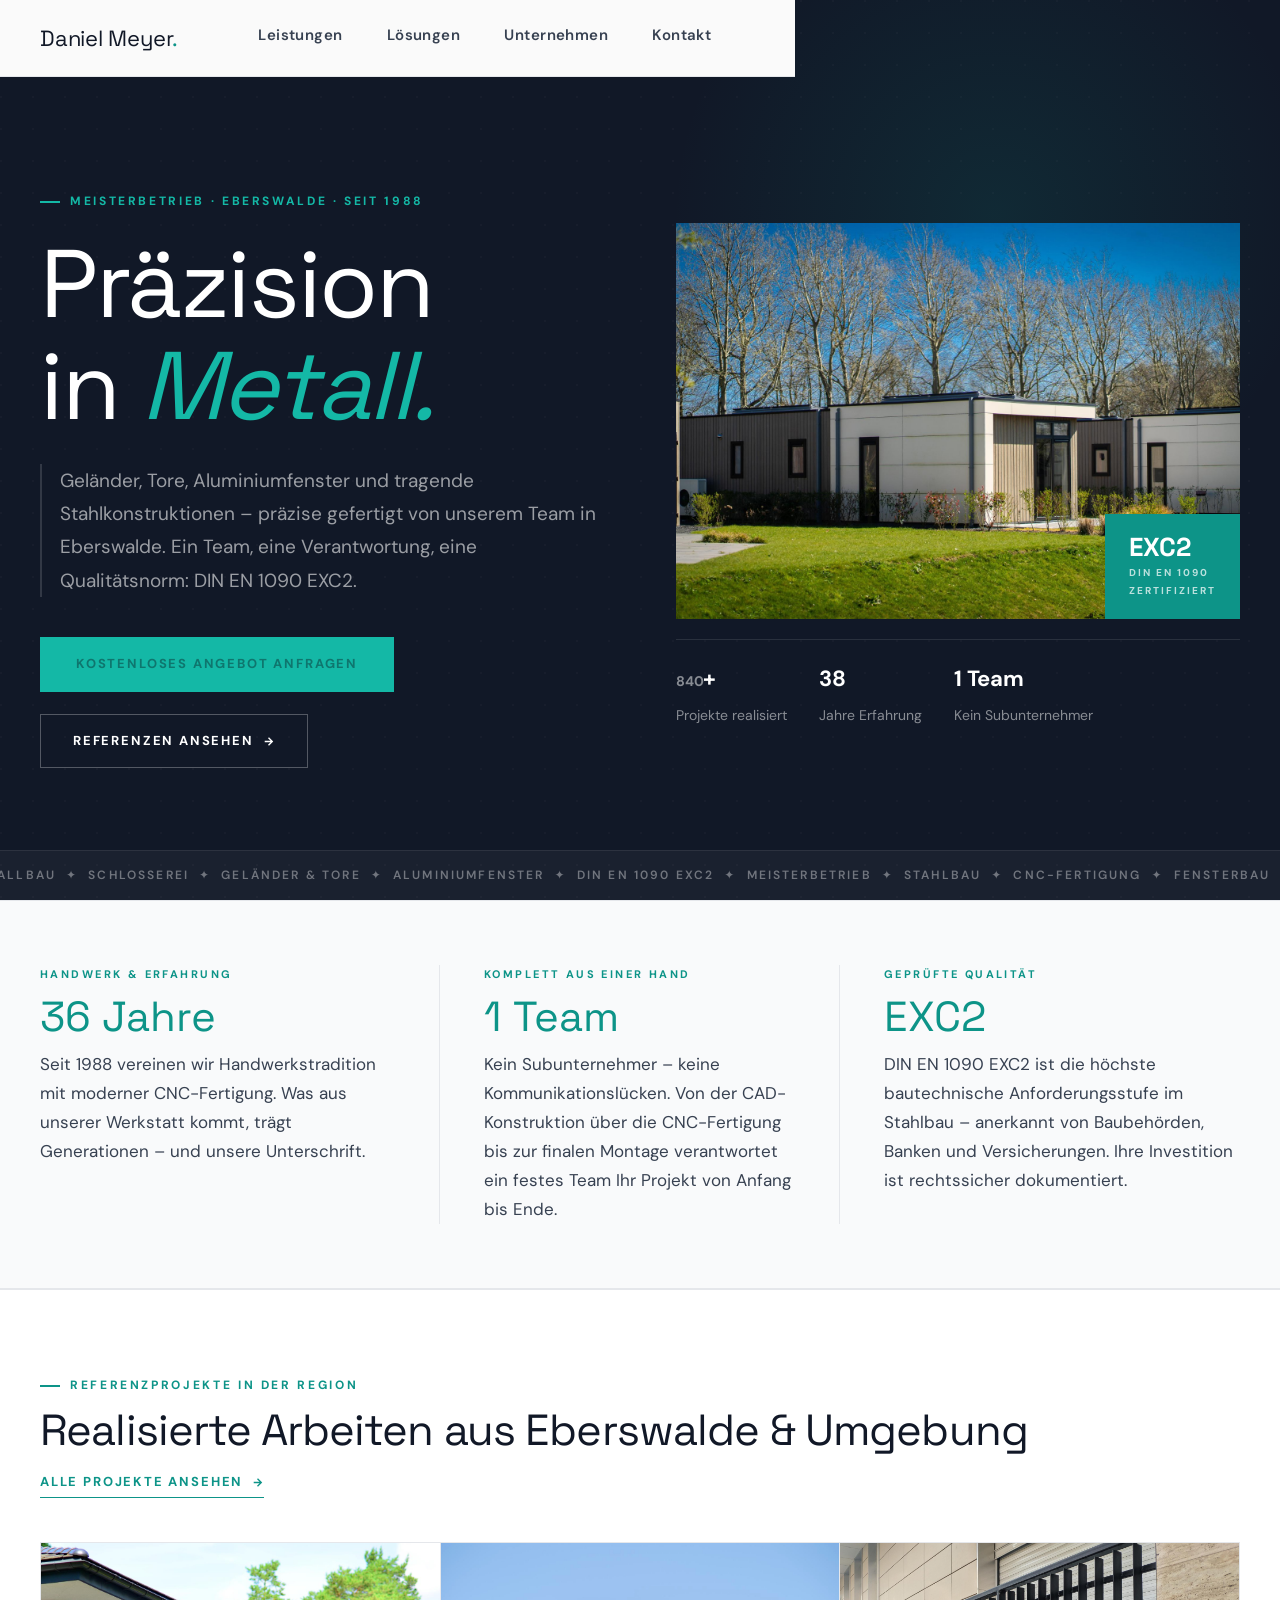
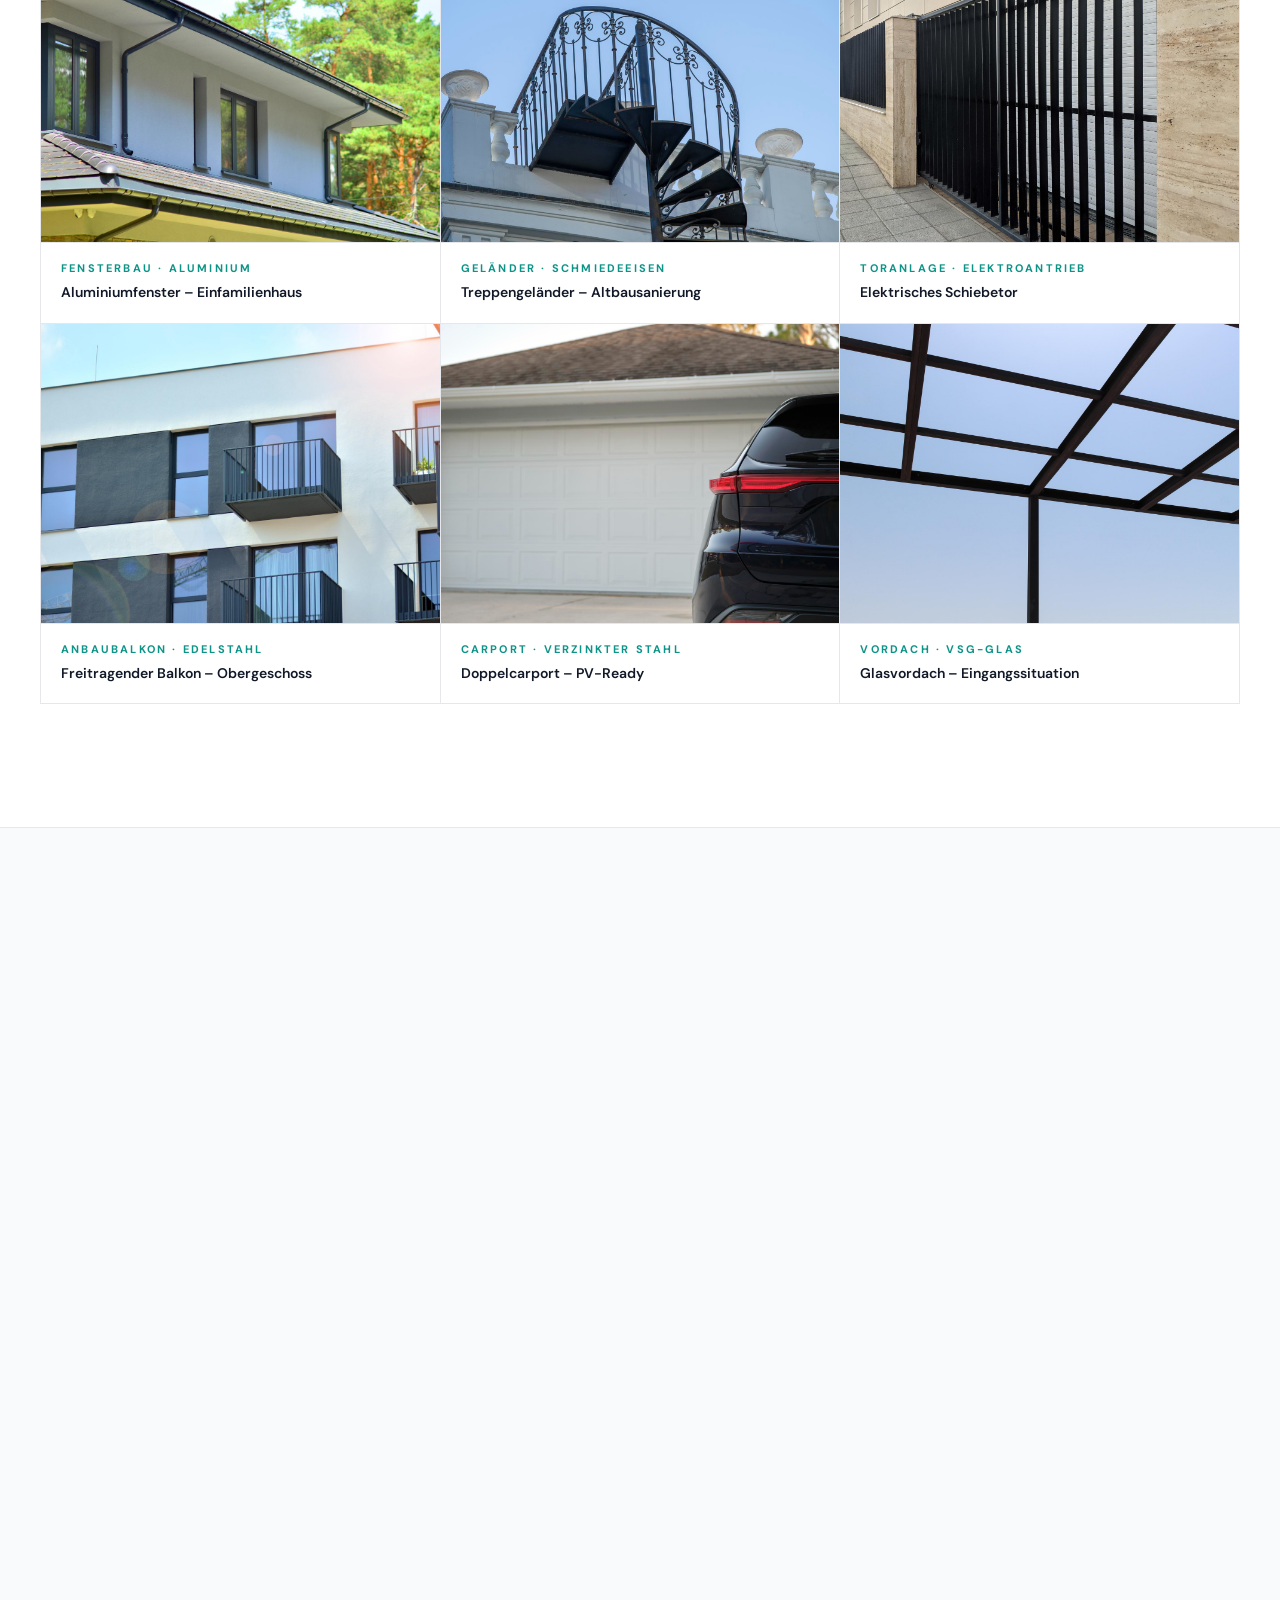
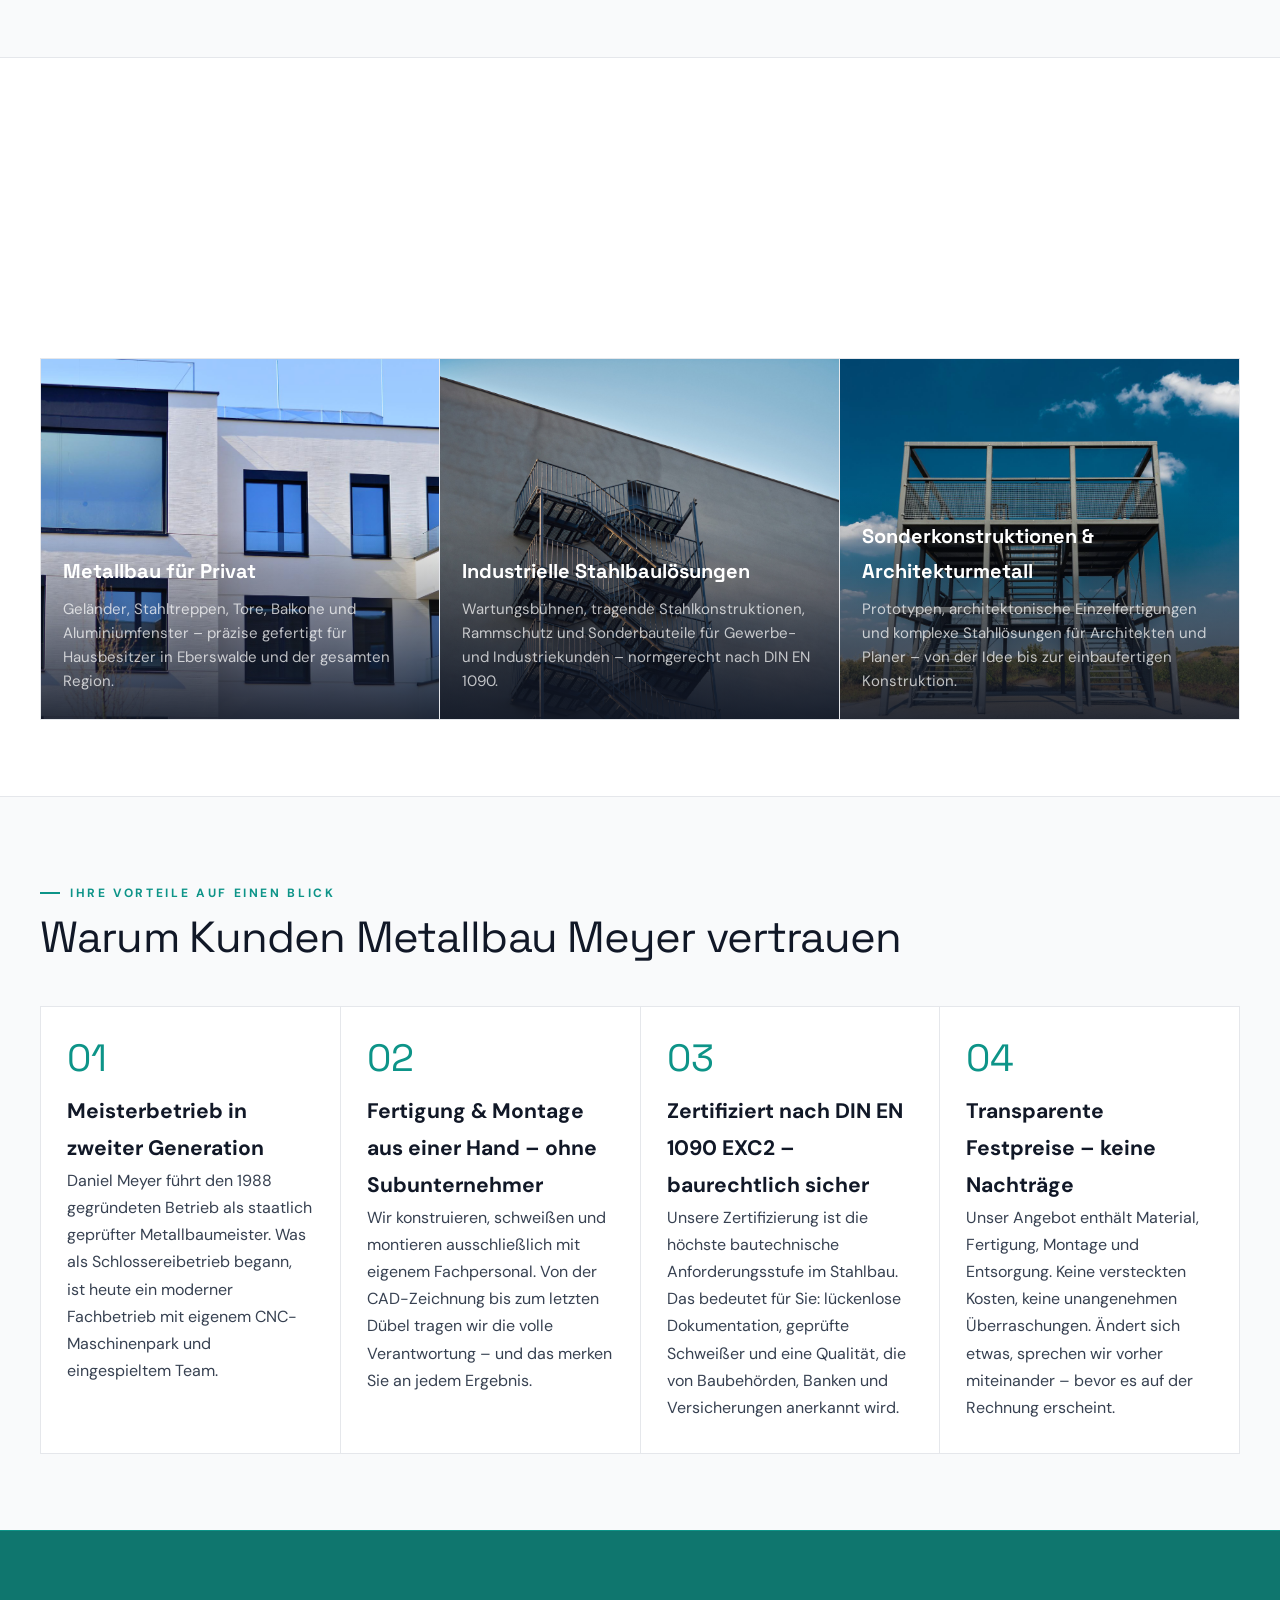
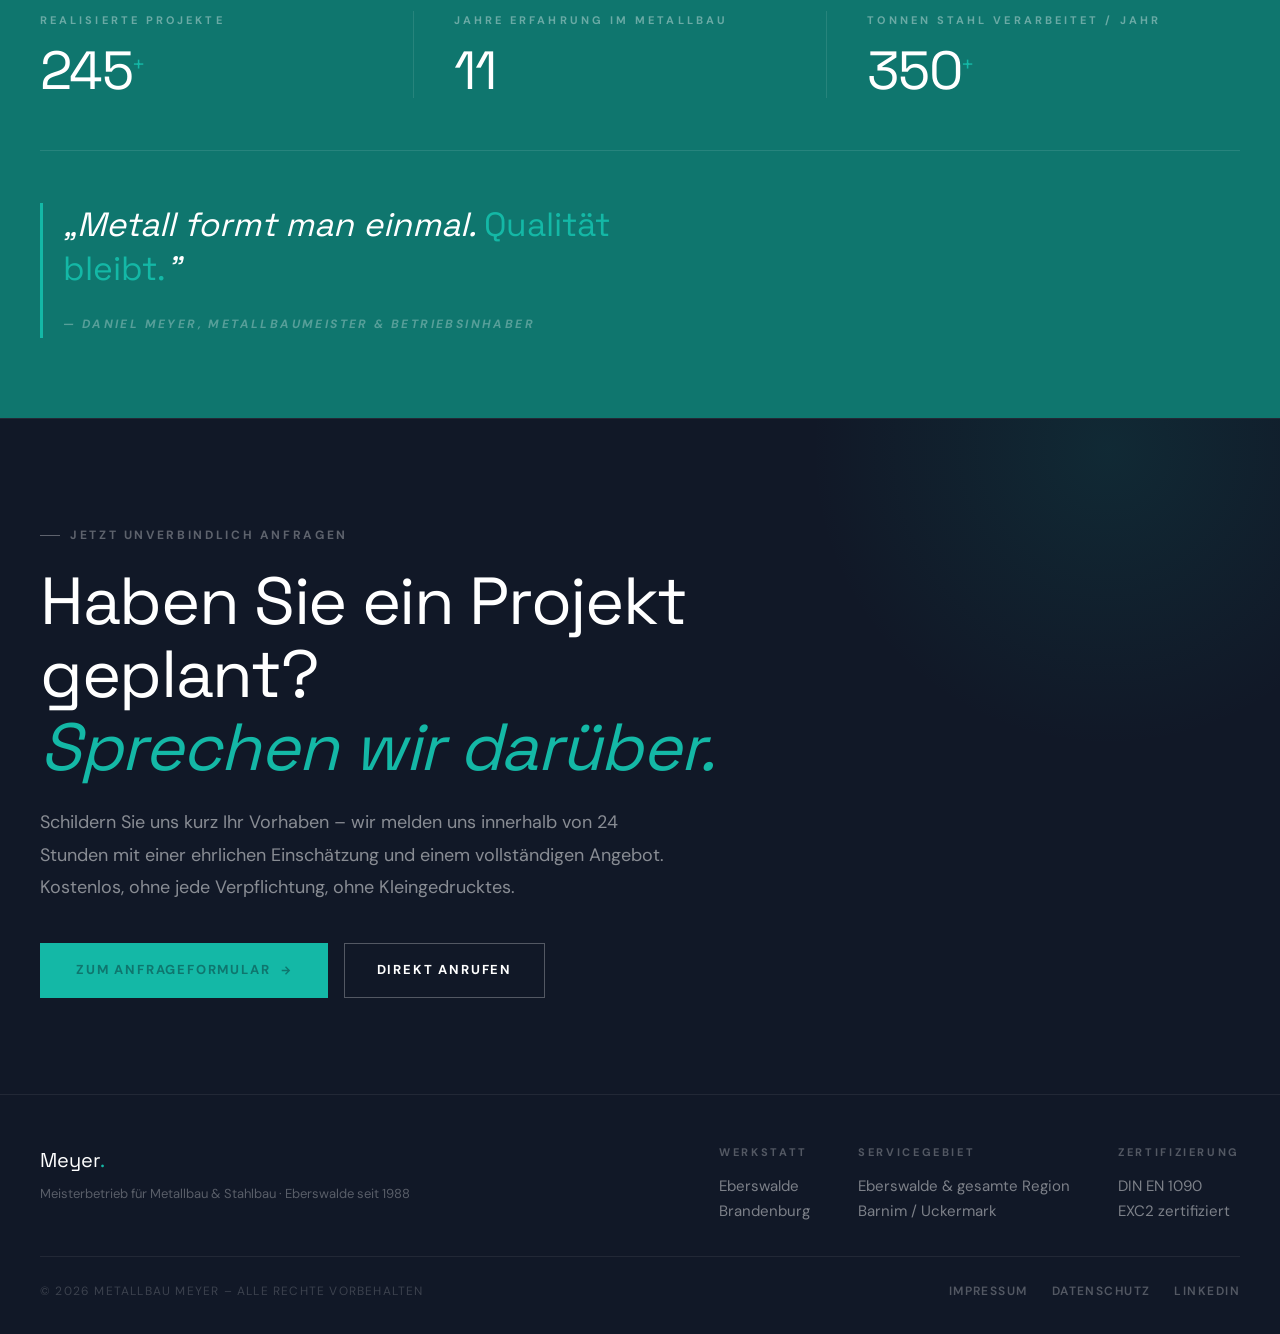
==== index.html @ b989b1dc "Initial commit" ====
<!DOCTYPE html>
<html lang="de">
<head>
    <meta charset="UTF-8">
    <meta name="viewport" content="width=device-width, initial-scale=1.0, viewport-fit=cover">
    <title>Metallbau Meyer | Meisterbetrieb Eberswalde – Geländer, Tore, Treppen, Aluminiumfenster, Stahlbau</title>
    <meta name="description" content="Metallbau Meyer – Zertifizierter Meisterbetrieb seit 1988 in Eberswalde. Geländer, Tore, Stahltreppen, Aluminiumfenster & tragende Stahlkonstruktionen. DIN EN 1090 EXC2. Jetzt unverbindlich anfragen.">

    <link rel="preconnect" href="https://fonts.googleapis.com">
    <link rel="preconnect" href="https://fonts.gstatic.com" crossorigin>
    <link href="https://fonts.googleapis.com/css2?family=Space+Grotesk:wght@400;500;600;700&family=DM+Sans:opsz,wght@9..40,400;9..40,500;9..40,600;9..40,700&display=swap" rel="stylesheet">

    <style>
    /* ═══════════════════════════════════════
       TOKENS
    ═══════════════════════════════════════ */
    :root {
        --teal:       #0D9488;
        --teal-light: #14B8A6;
        --teal-dark:  #0F766E;
        --teal-glow:  rgba(13,148,136,0.08);
        --ink:        #111827;
        --ink-soft:   #374151;
        --mist:       #F9FAFB;
        --line:       #E5E7EB;
        --white:      #ffffff;
        --serif: 'Space Grotesk', system-ui, sans-serif;
        --sans:  'DM Sans', system-ui, sans-serif;
        --nav-h:      76px; /* Erhöht von 64px */
    }

    *, *::before, *::after { box-sizing: border-box; margin: 0; padding: 0; }
    html { scroll-behavior: smooth; scroll-padding-top: calc(var(--nav-h) + 24px); }

    body {
        font-family: var(--sans);
        font-size: 18px; /* Globale Basis-Schriftgröße erhöht */
        background: var(--white);
        color: var(--ink);
        -webkit-font-smoothing: antialiased;
        overflow-x: hidden;
        line-height: 1.75;
    }

    /* ═══════════════════════════════════════
       GLOBAL HELPERS
    ═══════════════════════════════════════ */
    .label {
        display: inline-flex;
        align-items: center;
        gap: 10px;
        font-size: 12px;
        font-weight: 700;
        letter-spacing: 0.22em;
        text-transform: uppercase;
        color: var(--teal);
    }
    .label::before {
        content: '';
        display: block;
        width: 20px; height: 1.5px;
        background: var(--teal);
        flex-shrink: 0;
    }

    .btn {
        display: inline-flex;
        align-items: center;
        gap: 8px;
        font-family: var(--sans);
        font-size: 13px;
        font-weight: 700;
        letter-spacing: 0.14em;
        text-transform: uppercase;
        cursor: pointer;
        transition: all 0.2s ease;
        text-decoration: none;
        white-space: nowrap;
    }
    .btn-solid { background: var(--teal); color: var(--white); padding: 15px 32px; }
    .btn-solid:hover { background: var(--teal-dark); }

    .btn-ghost { color: var(--teal); border-bottom: 1.5px solid var(--teal); padding-bottom: 3px; }
    .btn-ghost:hover { gap: 14px; }

    .btn-outline-white { color: var(--white); border: 1.5px solid rgba(255,255,255,0.28); padding: 15px 32px; }
    .btn-outline-white:hover { border-color: rgba(255,255,255,0.7); }

    .btn-cta-accent { background: var(--teal-light); color: var(--teal-dark); padding: 16px 36px; font-size: 13px; font-weight: 700; letter-spacing: 0.14em; text-transform: uppercase; }
    .btn-cta-accent:hover { background: #18c0c0; }

    /* Reveal */
    .reveal {
        opacity: 0;
        transform: translateY(22px);
        transition: opacity 0.7s cubic-bezier(0.16,1,0.3,1), transform 0.7s cubic-bezier(0.16,1,0.3,1);
    }
    .reveal.in { opacity: 1; transform: none; }
    .rv1 { transition-delay: 0.08s; }
    .rv2 { transition-delay: 0.16s; }
    .rv3 { transition-delay: 0.24s; }

    /* Section heading – proportional größer */
    h2.sh {
        font-family: var(--serif);
        font-size: clamp(2rem, 3.4vw, 3rem);
        font-weight: 400;
        line-height: 1.1;
        letter-spacing: -0.02em;
        margin-top: 10px;
    }
    .section-head {
        display: flex;
        justify-content: space-between;
        align-items: flex-end;
        margin-bottom: 44px;
        flex-wrap: wrap;
        gap: 16px;
    }

    svg { display: block; }
    img { max-width: 100%; height: auto; }

    /* ═══════════════════════════════════════
       NAV – vergrößert
    ═══════════════════════════════════════ */
    #nav {
        position: fixed;
        top: 0; inset-x: 0;
        z-index: 60;
        background: rgba(255,255,255,0.98);
        backdrop-filter: blur(14px);
        border-bottom: 1px solid var(--line);
        transition: box-shadow 0.3s;
    }
    #nav.scrolled { box-shadow: 0 2px 24px rgba(0,0,0,0.06); }

    .nav-inner {
        max-width: 1340px;
        margin: 0 auto;
        padding: 0 40px;
        height: var(--nav-h);
        display: flex;
        align-items: center;
        justify-content: space-between;
        position: relative;
    }

    .nav-logo {
        font-family: var(--serif);
        font-size: 22px; /* Größer von 20px */
        color: var(--ink);
        text-decoration: none;
        flex-shrink: 0;
        line-height: 1;
        letter-spacing: -0.01em;
    }
    .nav-logo span { color: var(--teal); }

    #nav-items {
        display: flex;
        list-style: none;
        gap: 44px; /* Mehr Abstand */
        margin-left: auto;
        padding-right: 44px;
        padding-left: 80px;
        align-items: center;
    }

    /* ─── STATISCHE UNDERLINE BEI HOVER (keine Animation) ─── */
    .menu-item > a {
        font-size: 15px; /* Größer von 13.5px */
        font-weight: 600;
        letter-spacing: 0.03em;
        color: var(--ink-soft);
        text-decoration: none;
        position: relative;
        padding-bottom: 4px;
        transition: color 0.15s;
        display: block;
        /* Statische Unterstreichung über border-bottom */
        border-bottom: 2px solid transparent;
    }
    /* Sofortige, statische Unterstreichung – kein width-Transition */
    .menu-item > a:hover,
    .menu-item.active > a {
        color: var(--teal);
        border-bottom-color: var(--teal);
    }
    /* ::after-Pseudo entfernt, border-bottom übernimmt */
    .menu-item > a::after { display: none; }

    /* Dropdown Panel – bleibt sichtbar, solange Cursor im Panel */
    #dropdown {
        position: fixed;
        top: var(--nav-h); left: 0; right: 0;
        background: var(--white);
        border-top: 1px solid var(--line);
        border-bottom: 1px solid var(--line);
        box-shadow: 0 20px 48px rgba(15,23,42,0.08);
        display: none;
        justify-content: center;
        z-index: 50;
    }
    #dropdown.show { display: flex; }

    #dropdown-content {
        max-width: 1340px;
        width: 100%;
        padding: 40px 40px;
        display: flex;
        gap: 56px;
    }

    .drop-col { flex: 1; }
    .drop-col h4 {
        font-size: 11px;
        font-weight: 700;
        letter-spacing: 0.26em;
        text-transform: uppercase;
        color: var(--teal);
        border-bottom: 1px solid var(--line);
        padding-bottom: 10px;
        margin-bottom: 18px;
    }
    .drop-col ul { list-style: none; display: flex; flex-direction: column; gap: 12px; }
    .drop-col ul li a {
        font-size: 15px;
        font-weight: 500;
        color: var(--ink-soft);
        text-decoration: none;
        transition: color 0.15s, padding-left 0.15s;
        display: inline-block;
    }
    .drop-col ul li a:hover {
        color: var(--teal);
        padding-left: 4px;
    }

    /* Nav CTA + hamburger */
    .nav-right { display: flex; align-items: center; gap: 16px; }
    #nav-cta { display: none; }

    #ham {
        display: none;
        flex-direction: column;
        gap: 5px;
        background: none;
        border: none;
        cursor: pointer;
        padding: 8px;
        color: var(--ink);
    }
    .bar {
        display: block;
        width: 24px; height: 2px;
        background: currentColor;
        border-radius: 1px;
        transition: all 0.3s ease;
        transform-origin: center;
    }
    #ham.open .bar:nth-child(1) { transform: translateY(7px) rotate(45deg); }
    #ham.open .bar:nth-child(2) { opacity: 0; transform: scaleX(0); }
    #ham.open .bar:nth-child(3) { transform: translateY(-7px) rotate(-45deg); }

    @media (max-width: 1020px) {
        #nav-items { display: none; }
        #ham { display: flex; }
        .nav-inner { padding: 0 24px; }
        #nav-cta { display: none !important; }
    }

    /* MOBILE MENU */
    #mobile-menu { position: fixed; inset: 0; z-index: 80; background: var(--ink); opacity: 0; visibility: hidden; transform: translateX(100%); transition: transform 0.25s cubic-bezier(0.4,0,0.2,1), opacity 0.2s ease, visibility 0s linear 0.25s; display: flex; flex-direction: column; overflow: hidden; }
    #mobile-menu::before { content: ''; position: absolute; top: -10%; right: 0; width: 320px; height: 320px; background: radial-gradient(circle, rgba(13,148,136,0.12) 0%, transparent 65%); pointer-events: none; }
    #mobile-menu.open { transform: translateX(0); opacity: 1; visibility: visible; transition: transform 0.25s cubic-bezier(0.4,0,0.2,1), opacity 0.2s ease, visibility 0s linear 0s; }
    .mob-header { display: flex; align-items: center; justify-content: space-between; padding: 0 24px; height: var(--nav-h); border-bottom: 1px solid rgba(255,255,255,0.07); flex-shrink: 0; }
    .mob-logo { font-family: var(--serif); font-size: 20px; color: #fff; text-decoration: none; letter-spacing: -0.01em; }
    .mob-logo span { color: var(--teal-light); }
    #mob-close { background: none; border: none; cursor: pointer; color: rgba(255,255,255,0.55); padding: 8px; display: flex; align-items: center; justify-content: center; transition: color 0.15s; }
    #mob-close:hover { color: #fff; }
    .mob-nav { padding: 0 24px; flex: 1; min-height: 0; overflow-y: auto; -webkit-overflow-scrolling: touch; }
    #mobile-nav-items { list-style: none; display: flex; flex-direction: column; }
    .mob-row { display: flex; align-items: center; border-bottom: 1px solid rgba(255,255,255,0.07); }
    #mobile-nav-items > li:first-child .mob-row { border-top: 1px solid rgba(255,255,255,0.07); }
    .mob-main-link { flex: 1; display: flex; align-items: center; gap: 14px; padding: 18px 0; text-decoration: none; }
    .mob-main-left { display: flex; align-items: center; gap: 14px; }
    .mob-num { font-size: 11px; font-weight: 700; letter-spacing: 0.2em; color: var(--teal-light); font-family: var(--serif); min-width: 20px; }
    .mob-main-label { font-family: var(--serif); font-size: 21px; font-weight: 400; color: rgba(255,255,255,0.88); letter-spacing: -0.01em; line-height: 1; }
    .mob-main-link:hover .mob-main-label, .mob-main-link.active .mob-main-label { color: var(--teal-light); }
    .mob-toggle { background: none; border: none; cursor: pointer; padding: 18px 0 18px 16px; color: rgba(255,255,255,0.3); flex-shrink: 0; display: flex; align-items: center; transition: color 0.15s; }
    .mob-toggle:hover, .mob-toggle.open { color: var(--teal-light); }
    .mob-toggle svg { transition: transform 0.25s ease; }
    .mob-toggle.open svg { transform: rotate(180deg); }
    .mob-sub-list { list-style: none; padding: 4px 0 14px; display: none; }
    .mob-sub-list.open { display: block; }
    .mob-sub-list li a { display: flex; align-items: center; gap: 10px; padding: 9px 0 9px 34px; font-size: 14px; font-weight: 500; color: rgba(255,255,255,0.55); text-decoration: none; transition: color 0.15s; }
    .mob-sub-list li a:hover { color: var(--teal-light); }
    .mob-bottom { padding: 20px 24px; border-top: 1px solid rgba(255,255,255,0.07); flex-shrink: 0; }
    .mob-bottom .btn-cta-accent { width: 100%; justify-content: center; font-size: 14px; padding: 15px 28px; }
    .mob-legal { display: flex; gap: 20px; margin-top: 14px; }
    .mob-legal a { font-size: 11px; font-weight: 700; letter-spacing: 0.18em; text-transform: uppercase; color: rgba(255,255,255,0.22); text-decoration: none; transition: color 0.15s; }
    .mob-legal a:hover { color: rgba(255,255,255,0.55); }

    /* ═══════════════════════════════════════
       HERO
    ═══════════════════════════════════════ */
    #hero {
        padding-top: var(--nav-h);
        min-height: 100svh;
        display: flex;
        flex-direction: column;
        background-color: var(--ink);
        background-image: radial-gradient(circle at 1px 1px, rgba(255,255,255,0.025) 1px, transparent 0);
        background-size: 32px 32px;
        position: relative;
        overflow: hidden;
    }
    #hero::before {
        content: '';
        position: absolute;
        top: -15%; right: -5%;
        width: 700px; height: 700px;
        background: radial-gradient(circle, rgba(13,148,136,0.14) 0%, transparent 65%);
        pointer-events: none;
    }

    .hero-body {
        flex: 1;
        max-width: 1340px;
        width: 100%;
        margin: 0 auto;
        padding: 80px 40px 56px;
        display: grid;
        grid-template-columns: 1fr 1fr;
        align-items: center;
        gap: 72px;
        position: relative;
        z-index: 1;
    }

    .hero-eyebrow {
        display: inline-flex;
        align-items: center;
        gap: 10px;
        font-size: 12px; font-weight: 700;
        letter-spacing: 0.22em; text-transform: uppercase;
        color: var(--teal-light);
        margin-bottom: 22px;
    }
    .hero-eyebrow::before {
        content: '';
        display: block;
        width: 20px; height: 1.5px;
        background: var(--teal-light);
    }

    .hero-h1 {
        font-family: var(--serif);
        font-size: clamp(2.4rem, 8vw, 6rem);
        font-weight: 400;
        line-height: 1.06;
        letter-spacing: -0.025em;
        color: #fff;
        margin-bottom: 26px;
    }
    .hero-h1 em { font-style: italic; color: var(--teal-light); }

    .hero-sub {
        font-size: 19px;
        line-height: 1.75;
        color: rgba(255,255,255,0.58);
        max-width: 48ch;
        margin-bottom: 40px;
        border-left: 2px solid rgba(255,255,255,0.14);
        padding-left: 18px;
    }

    .hero-actions { display: flex; gap: 22px; align-items: center; flex-wrap: wrap; }

    /* Right image */
    .hero-card {
        position: relative;
        overflow: hidden;
        height: clamp(320px, 44vh, 500px);
        background: var(--mist);
    }
    .hero-card img { width: 100%; height: 100%; object-fit: cover; display: block; }
    .hero-badge {
        position: absolute;
        bottom: 0; right: 0;
        background: var(--teal);
        color: var(--white);
        padding: 20px 24px;
        display: flex; flex-direction: column; gap: 4px;
    }
    .hero-badge strong { font-family: var(--serif); font-size: 26px; line-height: 1; }
    .hero-badge span { font-size: 10px; font-weight: 700; letter-spacing: 0.2em; text-transform: uppercase; opacity: 0.72; }

    .hero-trust {
        display: flex;
        gap: 32px;
        margin-top: 20px;
        padding-top: 20px;
        border-top: 1px solid rgba(255,255,255,0.1);
        flex-wrap: wrap;
    }
    .trust-item { display: flex; flex-direction: column; gap: 4px; }
    .trust-item strong { font-size: 22px; font-weight: 700; color: #fff; letter-spacing: -0.01em; }
    .trust-item span { font-size: 14px; color: rgba(255,255,255,0.5); }

    /* Hero bottom marquee strip */
    .hero-strip {
        border-top: 1px solid rgba(255,255,255,0.08);
        background: rgba(255,255,255,0.04);
        height: 50px;
        overflow: hidden;
        display: flex;
        align-items: center;
        flex-shrink: 0;
        position: relative;
        z-index: 1;
    }

    @media (max-width: 800px) {
        .hero-body {
            grid-template-columns: 1fr;
            padding: 48px 24px 40px;
            gap: 36px;
            align-items: start;
        }
        .hero-card { height: clamp(230px, 54vw, 360px); }
        .hero-trust { display: none; }
    }

    /* ═══════════════════════════════════════
       MARQUEE
    ═══════════════════════════════════════ */
    .mq-track { display: inline-flex; white-space: nowrap; }
    .mq-item { display: inline-flex; align-items: center; gap: 10px; padding-right: 10px; }
    .mq-item span { font-size: 12px; font-weight: 600; letter-spacing: 0.18em; text-transform: uppercase; color: rgba(255,255,255,0.38); }
    .mq-sep { color: var(--teal-light); font-size: 10px; }

    /* ═══════════════════════════════════════
       INTRO STRIP
    ═══════════════════════════════════════ */
    #intro {
        border-top: 1px solid var(--line);
        border-bottom: 1px solid var(--line);
        background: var(--mist);
    }
    .intro-grid {
        max-width: 1340px;
        margin: 0 auto;
        padding: 64px 40px;
        display: grid;
        grid-template-columns: repeat(3, 1fr);
    }
    .intro-col {
        padding: 0 44px;
        border-right: 1px solid var(--line);
    }
    .intro-col:first-child { padding-left: 0; }
    .intro-col:last-child { border-right: none; padding-right: 0; }
    .intro-num { font-family: var(--serif); font-size: 42px; color: var(--teal); line-height: 1; margin-bottom: 12px; }
    .intro-lbl { font-size: 11px; font-weight: 700; letter-spacing: 0.22em; text-transform: uppercase; color: var(--teal); margin-bottom: 12px; }
    .intro-col p { font-size: 17px; line-height: 1.7; color: var(--ink-soft); }

    @media (max-width: 800px) {
        .intro-grid { grid-template-columns: 1fr; padding: 40px 24px; }
        .intro-col { padding: 28px 0; border-right: none; border-bottom: 1px solid var(--line); }
        .intro-col:last-child { border-bottom: none; }
    }

    /* ═══════════════════════════════════════
       GALLERY
    ═══════════════════════════════════════ */
    #gallery { border-top: 1px solid var(--line); }
    .gallery-inner { max-width: 1340px; margin: 0 auto; padding: 76px 40px; }

    .gallery-grid {
        display: grid;
        grid-template-columns: repeat(3, 1fr);
        gap: 1px;
        background: var(--line);
        border: 1px solid var(--line);
        margin-top: 44px;
    }
    .gi {
        background: var(--white);
        cursor: pointer;
        display: flex;
        flex-direction: column;
        transition: background 0.2s;
        position: relative;
    }
    .gi::after {
        content: '';
        position: absolute;
        bottom: 0; left: 0;
        width: 0; height: 2px;
        background: var(--teal);
        transition: width 0.3s;
    }
    .gi:hover::after { width: 100%; }
    .gi-img-wrap {
        overflow: hidden;
        aspect-ratio: 4/3;
        background: linear-gradient(135deg, #c8d6d5 0%, #a0b8b7 100%);
    }
    .gi-img-wrap img {
        width: 100%; height: 100%; object-fit: cover;
        display: block;
        transition: transform 0.6s cubic-bezier(0.16,1,0.3,1);
    }
    .gi:hover .gi-img-wrap img { transform: scale(1.04); }
    .gi-info {
        padding: 16px 20px 20px;
        display: flex;
        flex-direction: column;
        gap: 5px;
        border-top: 1px solid var(--line);
    }
    .gi-tag { font-size: 11px; font-weight: 700; letter-spacing: 0.2em; text-transform: uppercase; color: var(--teal); }
    .gi-title { font-size: 14px; font-weight: 600; color: var(--ink); line-height: 1.4; }

    .gallery-more { margin-top: 20px; display: flex; justify-content: space-between; align-items: center; flex-wrap: wrap; gap: 12px; }
    .gallery-count { font-size: 15px; color: var(--ink-soft); }

    @media (max-width: 800px) {
        .gallery-inner { padding: 52px 24px; }
        .gallery-grid { grid-template-columns: repeat(2, 1fr); }
    }
    @media (max-width: 480px) {
        .gallery-grid { grid-template-columns: 1fr; }
    }

    /* ═══════════════════════════════════════
       SERVICES
    ═══════════════════════════════════════ */
    #services { border-top: 1px solid var(--line); background: var(--mist); }
    .services-inner { max-width: 1340px; margin: 0 auto; padding: 76px 40px; }

    .services-layout {
        display: grid;
        grid-template-columns: 280px 1fr;
        gap: 72px;
        align-items: start;
    }
    .services-lede p { font-size: 17px; line-height: 1.75; color: var(--ink-soft); margin: 16px 0 24px; }

    .srv-grid {
        display: grid;
        grid-template-columns: repeat(3, 1fr);
        border: 1px solid var(--line);
        background: var(--line);
        gap: 1px;
    }
    .srv-cell {
        background: var(--white);
        padding: 22px 20px;
        position: relative;
        transition: background 0.2s;
    }
    .srv-cell:hover { background: var(--teal-glow); }
    .srv-cell::after {
        content: '';
        position: absolute;
        bottom: 0; left: 0;
        width: 0; height: 2px;
        background: var(--teal);
        transition: width 0.3s ease;
    }
    .srv-cell:hover::after { width: 100%; }
    .srv-icon { width: 30px; height: 30px; color: var(--teal); margin-bottom: 12px; opacity: 0.85; }
    .srv-cell h3, .srv-cell h4 { font-size: 15px; font-weight: 700; margin-bottom: 7px; color: var(--ink); }
    .srv-cell p { font-size: 14px; color: var(--ink-soft); line-height: 1.55; }

    @media (max-width: 1020px) {
        .services-inner { padding: 52px 24px; }
        .services-layout { grid-template-columns: 1fr; gap: 36px; }
        .srv-grid { grid-template-columns: repeat(2, 1fr); }
    }
    @media (max-width: 640px) {
        .services-lede .btn-solid { width: 100%; justify-content: center; }
    }
    @media (max-width: 480px) {
        .services-inner { padding: 40px 20px; }
        .srv-cell { padding: 18px 16px; }
    }
    @media (max-width: 380px) {
        .srv-grid { grid-template-columns: 1fr; }
    }

    /* ═══════════════════════════════════════
       SEGMENTS
    ═══════════════════════════════════════ */
    #segments { border-top: 1px solid var(--line); }
    .segments-inner { max-width: 1340px; margin: 0 auto; padding: 76px 40px; }

    .seg-grid {
        display: grid;
        grid-template-columns: repeat(3, 1fr);
        border: 1px solid var(--line);
        margin-top: 44px;
    }
    .seg-card { position: relative; overflow: hidden; height: 360px; border-right: 1px solid var(--line); }
    .seg-card:last-child { border-right: none; }
    .seg-card img { width: 100%; height: 100%; object-fit: cover; display: block; transition: transform 0.6s cubic-bezier(0.16,1,0.3,1); }
    .seg-card:hover img { transform: scale(1.04); }
    .seg-info { position: absolute; bottom: 0; left: 0; right: 0; padding: 26px 22px; background: linear-gradient(to top, rgba(17,24,39,0.88), transparent); }
    .seg-title { font-family: var(--serif); font-size: 20px; color: #fff; margin-bottom: 8px; }
    .seg-desc { font-size: 15px; line-height: 1.6; color: rgba(255,255,255,0.72); }

    @media (max-width: 800px) {
        .segments-inner { padding: 52px 24px; }
        .seg-grid { grid-template-columns: 1fr; }
        .seg-card { border-right: none; border-bottom: 1px solid var(--line); height: 270px; }
        .seg-card:last-child { border-bottom: none; }
    }

    /* ═══════════════════════════════════════
       WHY
    ═══════════════════════════════════════ */
    #why { border-top: 1px solid var(--line); background: var(--mist); }
    .why-inner { max-width: 1340px; margin: 0 auto; padding: 76px 40px; }

    .why-grid {
        display: grid;
        grid-template-columns: repeat(4, 1fr);
        border: 1px solid var(--line);
        background: var(--line);
        gap: 1px;
        margin-top: 44px;
    }
    .why-cell { background: var(--white); padding: 32px 26px; }
    .why-num { font-family: var(--serif); font-size: 38px; color: var(--teal); line-height: 1; margin-bottom: 16px; }
    .why-cell h4 { font-size: 16px; font-weight: 700; color: var(--ink); margin-bottom: 12px; line-height: 1.35; }
    .why-cell p { font-size: 16px; line-height: 1.7; color: var(--ink-soft); }

    @media (max-width: 1020px) {
        .why-inner { padding: 52px 24px; }
        .why-grid { grid-template-columns: repeat(2, 1fr); }
    }
    @media (max-width: 480px) { .why-grid { grid-template-columns: 1fr; } }

    /* ═══════════════════════════════════════
       STATS / QUOTE
    ═══════════════════════════════════════ */
    #stats { background: var(--teal-dark); border-top: 1px solid var(--teal); }
    .stats-inner { max-width: 1340px; margin: 0 auto; padding: 80px 40px; }

    .stats-row { display: flex; border-bottom: 1px solid rgba(255,255,255,0.1); padding-bottom: 52px; margin-bottom: 52px; }
    .stat-block { flex: 1; padding: 0 40px; border-right: 1px solid rgba(255,255,255,0.1); }
    .stat-block:first-child { padding-left: 0; }
    .stat-block:last-child { border-right: none; }
    .stat-label { font-size: 11px; font-weight: 700; letter-spacing: 0.28em; text-transform: uppercase; color: rgba(255,255,255,0.38); margin-bottom: 14px; }
    .stat-val { font-family: var(--serif); font-size: clamp(2.4rem, 4.2vw, 3.6rem); color: #fff; line-height: 1; letter-spacing: -0.02em; }
    .stat-val sup { font-family: var(--sans); font-size: 38%; vertical-align: super; color: var(--teal-light); }

    .quote-block { display: flex; gap: 20px; align-items: flex-start; max-width: 680px; }
    .qbar { width: 3px; flex-shrink: 0; align-self: stretch; background: var(--teal-light); }
    .qtext { font-family: var(--serif); font-size: clamp(1.4rem, 2.8vw, 2.1rem); font-style: italic; color: #fff; line-height: 1.3; margin-bottom: 16px; }
    .qtext em { font-style: normal; color: var(--teal-light); }
    .qattr { font-size: 12px; font-weight: 700; letter-spacing: 0.2em; text-transform: uppercase; color: rgba(255,255,255,0.3); }

    @media (max-width: 640px) {
        .stats-inner { padding: 52px 24px; }
        .stats-row { flex-direction: column; }
        .stat-block { padding: 22px 0; border-right: none; border-bottom: 1px solid rgba(255,255,255,0.1); }
        .stat-block:last-child { border-bottom: none; }
    }

    /* ═══════════════════════════════════════
       CTA
    ═══════════════════════════════════════ */
    #cta { background: var(--ink); border-top: 1px solid rgba(255,255,255,0.07); position: relative; overflow: hidden; }
    #cta::before {
        content: '';
        position: absolute; top: -40%; right: -10%;
        width: 600px; height: 600px;
        background: radial-gradient(circle, rgba(13,148,136,0.14) 0%, transparent 70%);
        pointer-events: none;
    }
    .cta-inner { max-width: 1340px; margin: 0 auto; padding: 96px 40px; position: relative; z-index: 1; }
    .cta-inner .label { color: rgba(255,255,255,0.32); }
    .cta-inner .label::before { background: rgba(255,255,255,0.32); }
    .cta-h { font-family: var(--serif); font-size: clamp(2.4rem, 5.2vw, 4.2rem); font-weight: 400; line-height: 1.1; letter-spacing: -0.02em; color: #fff; margin: 18px 0 22px; max-width: 18ch; }
    .cta-h em { font-style: italic; color: var(--teal-light); }
    .cta-sub { font-size: 18px; line-height: 1.8; color: rgba(255,255,255,0.5); max-width: 52ch; margin-bottom: 40px; }
    .cta-actions { display: flex; gap: 16px; flex-wrap: wrap; }

    @media (max-width: 800px) { .cta-inner { padding: 68px 24px; } }

    /* ═══════════════════════════════════════
       FOOTER
    ═══════════════════════════════════════ */
    #footer { background: var(--ink); border-top: 1px solid rgba(255,255,255,0.07); }
    .footer-inner { max-width: 1340px; margin: 0 auto; padding: 48px 40px 32px; }

    .footer-top { display: flex; justify-content: space-between; align-items: flex-start; gap: 36px; padding-bottom: 32px; border-bottom: 1px solid rgba(255,255,255,0.07); margin-bottom: 24px; flex-wrap: wrap; }
    .footer-logo { font-family: var(--serif); font-size: 20px; color: #fff; text-decoration: none; display: block; }
    .footer-logo span { color: var(--teal-light); }
    .footer-tagline { font-size: 13px; color: rgba(255,255,255,0.3); margin-top: 5px; }
    .footer-cols { display: flex; gap: 48px; flex-wrap: wrap; }
    .footer-col h5 { font-size: 11px; font-weight: 700; letter-spacing: 0.24em; text-transform: uppercase; color: rgba(255,255,255,0.28); margin-bottom: 12px; }
    .footer-col p { font-size: 15px; color: rgba(255,255,255,0.45); line-height: 1.65; }
    .footer-bottom { display: flex; justify-content: space-between; align-items: center; gap: 16px; flex-wrap: wrap; }
    .footer-copy { font-size: 12px; color: rgba(255,255,255,0.18); letter-spacing: 0.1em; text-transform: uppercase; }
    .footer-links { display: flex; gap: 24px; }
    .footer-links a { font-size: 12px; font-weight: 600; letter-spacing: 0.12em; text-transform: uppercase; color: rgba(255,255,255,0.28); text-decoration: none; transition: color 0.2s; }
    .footer-links a:hover { color: var(--teal-light); }

    @media (max-width: 800px) { .footer-inner { padding: 40px 24px 28px; } }

    /* ═══════════════════════════════════════
       LIGHTBOX
    ═══════════════════════════════════════ */
    #lightbox { display: none; position: fixed; inset: 0; z-index: 100; background: rgba(17,24,39,0.95); align-items: center; justify-content: center; flex-direction: column; backdrop-filter: blur(10px); }
    #lightbox.on { display: flex; }
    #lb-img { max-width: 90vw; max-height: 75vh; object-fit: contain; }
    #lb-caption { margin-top: 16px; font-size: 13px; font-weight: 600; letter-spacing: 0.14em; text-transform: uppercase; color: rgba(255,255,255,0.45); text-align: center; padding: 0 24px; }
    #lb-close { position: absolute; top: 20px; right: 20px; background: none; border: 1.5px solid rgba(255,255,255,0.22); color: #fff; font-family: var(--sans); font-size: 12px; font-weight: 700; letter-spacing: 0.14em; text-transform: uppercase; padding: 10px 18px; cursor: pointer; transition: border-color 0.2s; }
    #lb-close:hover { border-color: rgba(255,255,255,0.65); }

    /* ═══════════════════════════════════════
       SMALL PHONES (≤ 480px)
    ═══════════════════════════════════════ */
    @media (max-width: 480px) {
        h2.sh { font-size: clamp(1.6rem, 6vw, 2.2rem); }
        .section-head { flex-direction: column; align-items: flex-start; }

        .hero-body { padding: 40px 20px 32px; gap: 28px; }
        .hero-sub { font-size: 16px; }
        .hero-actions { flex-direction: column; align-items: stretch; }
        .hero-actions .btn { justify-content: center; }

        .intro-grid { padding: 32px 20px; }

        .gallery-inner { padding: 40px 20px; }
        .gallery-more { flex-direction: column; align-items: flex-start; }

        .services-inner { padding: 40px 20px; }

        .segments-inner { padding: 40px 20px; }

        .why-inner { padding: 40px 20px; }

        .stats-inner { padding: 40px 20px; }

        .cta-inner { padding: 52px 20px; }
        .cta-sub { font-size: 16px; }
        .cta-actions { flex-direction: column; align-items: stretch; }
        .cta-actions .btn { justify-content: center; }

        .footer-inner { padding: 32px 20px 24px; }
        .footer-cols { gap: 20px; }
        .footer-bottom { flex-direction: column; align-items: flex-start; gap: 12px; }

        #lb-img { max-width: 95vw; }
    }

    /* ═══════════════════════════════════════
       VERY SMALL PHONES (≤ 360px)
    ═══════════════════════════════════════ */
    @media (max-width: 360px) {
        body { font-size: 16px; }
        .nav-inner { padding: 0 16px; }
        .nav-logo { font-size: 19px; }
        .hero-body { padding: 36px 16px 28px; }
        .hero-card { height: clamp(190px, 52vw, 280px); }
        .intro-grid { padding: 28px 16px; }
        .gallery-inner,
        .services-inner,
        .segments-inner,
        .why-inner,
        .stats-inner { padding: 36px 16px; }
        .cta-inner { padding: 44px 16px; }
        .footer-inner { padding: 28px 16px 20px; }
    }
    </style>
</head>
<body>

<!-- ══════════════════════════════════
     NAV
══════════════════════════════════ -->
<nav id="nav" aria-label="Hauptnavigation">
    <div class="nav-inner">
        <a href="index.html" class="nav-logo" aria-label="Metallbau Meyer – Startseite">Daniel Meyer<span>.</span></a>

        <ul id="nav-items" role="menubar">
            <li class="menu-item" data-key="Leistungen" role="none"><a href="leistungen.html" role="menuitem">Leistungen</a></li>
            <li class="menu-item" data-key="Lösungen" role="none"><a href="loesungen.html" role="menuitem">Lösungen</a></li>
            <li class="menu-item" data-key="Unternehmen" role="none"><a href="unternehmen.html" role="menuitem">Unternehmen</a></li>
            <li class="menu-item" data-key="Kontakt" role="none"><a href="kontakt.html" role="menuitem">Kontakt</a></li>
        </ul>

        <div id="dropdown" role="region" aria-label="Untermenü">
            <div id="dropdown-content"></div>
        </div>

        <div class="nav-right">
            <a href="anfrage.html" class="btn btn-solid" id="nav-cta">Projekt anfragen</a>
            <button id="ham" aria-label="Menü öffnen" aria-expanded="false" aria-controls="mobile-menu">
                <span class="bar"></span>
                <span class="bar"></span>
                <span class="bar"></span>
            </button>
        </div>
    </div>
</nav>

<div id="mobile-menu" role="dialog" aria-label="Mobile Navigation" aria-modal="true">
    <div class="mob-header">
        <a href="index.html" class="mob-logo">Daniel Meyer<span>.</span></a>
        <button id="mob-close" aria-label="Menü schließen">
            <svg width="22" height="22" fill="none" stroke="currentColor" stroke-width="2" viewBox="0 0 24 24" aria-hidden="true"><path d="M18 6L6 18M6 6l12 12"/></svg>
        </button>
    </div>
    <div class="mob-nav">
        <ul id="mobile-nav-items"></ul>
    </div>
    <div class="mob-bottom">
        <a href="anfrage.html" class="btn btn-cta-accent">
            Projekt anfragen
            <svg width="13" height="13" fill="none" stroke="currentColor" stroke-width="2.5" viewBox="0 0 24 24" aria-hidden="true"><path d="M5 12h14M12 5l7 7-7 7"/></svg>
        </a>
        <div class="mob-legal">
            <a href="impressum.html">Impressum</a>
            <a href="datenschutz.html">Datenschutz</a>
        </div>
    </div>
</div>

<!-- ══════════════════════════════════
     HERO
══════════════════════════════════ -->
<section id="hero" aria-labelledby="hero-heading">
    <div class="hero-body">
        <div>
            <div class="hero-eyebrow reveal" aria-hidden="true">Meisterbetrieb · Eberswalde · seit 1988</div>
            <h1 class="hero-h1 reveal rv1" id="hero-heading">Präzision<br>in <em>Metall.</em></h1>
            <p class="hero-sub reveal rv2">
                Geländer, Tore, Aluminiumfenster und tragende Stahlkonstruktionen – präzise gefertigt von unserem Team in Eberswalde. Ein Team, eine Verantwortung, eine Qualitätsnorm: DIN&nbsp;EN&nbsp;1090&nbsp;EXC2.
            </p>
            <div class="hero-actions reveal rv3">
                <a href="anfrage.html" class="btn btn-cta-accent">Kostenloses Angebot anfragen</a>
                <a href="#gallery" class="btn btn-outline-white">
                    Referenzen ansehen
                    <svg width="13" height="13" fill="none" stroke="currentColor" stroke-width="2.5" viewBox="0 0 24 24" aria-hidden="true"><path d="M5 12h14M12 5l7 7-7 7"/></svg>
                </a>
            </div>
        </div>

        <div class="reveal rv1">
            <div class="hero-card">
                <img src="2146.jpg" alt="Fertigungshalle Metallbau Meyer Eberswalde – CNC-Maschinenpark und Werkstatt">
                <div class="hero-badge" aria-label="DIN EN 1090 EXC2 Zertifiziert">
                    <strong>EXC2</strong>
                    <span>DIN EN 1090<br>Zertifiziert</span>
                </div>
            </div>
            <div class="hero-trust" aria-label="Kennzahlen">
                <div class="trust-item">
                    <strong><span class="counter" data-t="840">0</span>+</strong>
                    <span>Projekte realisiert</span>
                </div>
                <div class="trust-item">
                    <strong>38</strong>
                    <span>Jahre Erfahrung</span>
                </div>
                <div class="trust-item">
                    <strong>1 Team</strong>
                    <span>Kein Subunternehmer</span>
                </div>
            </div>
        </div>
    </div>

    <div class="hero-strip" aria-hidden="true">
        <div id="mq-track" class="mq-track">
            <div class="mq-item"><span>Metallbau</span><span class="mq-sep">✦</span></div>
            <div class="mq-item"><span>Schlosserei</span><span class="mq-sep">✦</span></div>
            <div class="mq-item"><span>Geländer &amp; Tore</span><span class="mq-sep">✦</span></div>
            <div class="mq-item"><span>Aluminiumfenster</span><span class="mq-sep">✦</span></div>
            <div class="mq-item"><span>DIN EN 1090 EXC2</span><span class="mq-sep">✦</span></div>
            <div class="mq-item"><span>Meisterbetrieb</span><span class="mq-sep">✦</span></div>
            <div class="mq-item"><span>Stahlbau</span><span class="mq-sep">✦</span></div>
            <div class="mq-item"><span>CNC-Fertigung</span><span class="mq-sep">✦</span></div>
            <div class="mq-item"><span>Fensterbau</span><span class="mq-sep">✦</span></div>
            <div class="mq-item"><span>Eberswalde</span><span class="mq-sep">✦</span></div>
            <div class="mq-item"><span>Metallbau</span><span class="mq-sep">✦</span></div>
            <div class="mq-item"><span>Schlosserei</span><span class="mq-sep">✦</span></div>
            <div class="mq-item"><span>Geländer &amp; Tore</span><span class="mq-sep">✦</span></div>
            <div class="mq-item"><span>Aluminiumfenster</span><span class="mq-sep">✦</span></div>
            <div class="mq-item"><span>DIN EN 1090 EXC2</span><span class="mq-sep">✦</span></div>
            <div class="mq-item"><span>Meisterbetrieb</span><span class="mq-sep">✦</span></div>
            <div class="mq-item"><span>Stahlbau</span><span class="mq-sep">✦</span></div>
            <div class="mq-item"><span>CNC-Fertigung</span><span class="mq-sep">✦</span></div>
            <div class="mq-item"><span>Fensterbau</span><span class="mq-sep">✦</span></div>
            <div class="mq-item"><span>Eberswalde</span><span class="mq-sep">✦</span></div>
        </div>
    </div>
</section>

<!-- ══════════════════════════════════
     INTRO STRIP
══════════════════════════════════ -->
<section id="intro" aria-labelledby="intro-heading">
    <div class="intro-grid">
        <div class="intro-col reveal">
            <div class="intro-lbl">Handwerk &amp; Erfahrung</div>
            <div class="intro-num" aria-label="38 Jahre Erfahrung"><span class="counter" data-t="38">0</span>&nbsp;Jahre</div>
            <p>Seit 1988 vereinen wir Handwerkstradition mit moderner CNC-Fertigung. Was aus unserer Werkstatt kommt, trägt Generationen – und unsere Unterschrift.</p>
        </div>
        <div class="intro-col reveal rv1">
            <div class="intro-lbl">Komplett aus einer Hand</div>
            <div class="intro-num">1&nbsp;Team</div>
            <p>Kein Subunternehmer – keine Kommunikationslücken. Von der CAD-Konstruktion über die CNC-Fertigung bis zur finalen Montage verantwortet ein festes Team Ihr Projekt von Anfang bis Ende.</p>
        </div>
        <div class="intro-col reveal rv2">
            <div class="intro-lbl">Geprüfte Qualität</div>
            <div class="intro-num">EXC2</div>
            <p>DIN EN 1090 EXC2 ist die höchste bautechnische Anforderungsstufe im Stahlbau – anerkannt von Baubehörden, Banken und Versicherungen. Ihre Investition ist rechtssicher dokumentiert.</p>
        </div>
    </div>
</section>

<!-- ══════════════════════════════════
     GALLERY
══════════════════════════════════ -->
<section id="gallery" aria-labelledby="gallery-heading">
    <div class="gallery-inner">
        <div class="section-head reveal">
            <div>
                <div class="label">Referenzprojekte in der Region</div>
                <h2 class="sh" id="gallery-heading">Realisierte Arbeiten aus Eberswalde &amp; Umgebung</h2>
            </div>
            <a href="loesungen.html" class="btn btn-ghost">
                Alle Projekte ansehen
                <svg width="13" height="13" fill="none" stroke="currentColor" stroke-width="2.5" viewBox="0 0 24 24" aria-hidden="true"><path d="M5 12h14M12 5l7 7-7 7"/></svg>
            </a>
        </div>
        <div class="gallery-grid reveal rv1" role="list" aria-label="Referenzbilder">
            <article class="gi" data-cap="Maßgefertigte Aluminiumfenster – Einfamilienhaus Eberswalde" role="listitem" tabindex="0" aria-label="Aluminiumfenster – Einfamilienhaus, zum Vergrößern klicken">
                <div class="gi-img-wrap">
                    <img src="Fenster.jpg" alt="Maßgefertigte Aluminiumfenster eines Einfamilienhauses in Eberswalde, 3-fach verglast" loading="lazy" onerror="this.parentElement.style.background='#c8d6d5'">
                </div>
                <div class="gi-info">
                    <span class="gi-tag">Fensterbau · Aluminium</span>
                    <span class="gi-title">Aluminiumfenster – Einfamilienhaus</span>
                </div>
            </article>
            <article class="gi" data-cap="Individuelles Treppengeländer aus Schmiedeeisen – Altbausanierung Eberswalde" role="listitem" tabindex="0" aria-label="Schmiedeeisernes Treppengeländer, zum Vergrößern klicken">
                <div class="gi-img-wrap">
                    <img src="Treppengeländer.jpg" alt="Schmiedeeisernes Treppengeländer in einer Altbausanierung in Eberswalde" loading="lazy" onerror="this.parentElement.style.background='#c8d6d5'">
                </div>
                <div class="gi-info">
                    <span class="gi-tag">Geländer · Schmiedeeisen</span>
                    <span class="gi-title">Treppengeländer – Altbausanierung</span>
                </div>
            </article>
            <article class="gi" data-cap="Elektrisches Schiebetor mit Fernsteuerung – Eberswalde" role="listitem" tabindex="0" aria-label="Elektrisches Einfahrtstor, zum Vergrößern klicken">
                <div class="gi-img-wrap">
                    <img src="Einfahrtstor.jpg" alt="Elektrisches Schiebetor mit Elektroantrieb für ein Privatgrundstück in Eberswalde" loading="lazy" onerror="this.parentElement.style.background='#c8d6d5'">
                </div>
                <div class="gi-info">
                    <span class="gi-tag">Toranlage · Elektroantrieb</span>
                    <span class="gi-title">Elektrisches Schiebetor</span>
                </div>
            </article>
            <article class="gi" data-cap="Freitragender Anbaubalkon aus Edelstahl – Eberswalde" role="listitem" tabindex="0" aria-label="Freitragender Edelstahlbalkon, zum Vergrößern klicken">
                <div class="gi-img-wrap">
                    <img src="Edelstahlbalkon.jpg" alt="Freitragender Anbaubalkon aus Edelstahl im Obergeschoss, Eberswalde" loading="lazy" onerror="this.parentElement.style.background='#c8d6d5'">
                </div>
                <div class="gi-info">
                    <span class="gi-tag">Anbaubalkon · Edelstahl</span>
                    <span class="gi-title">Freitragender Balkon – Obergeschoss</span>
                </div>
            </article>
            <article class="gi" data-cap="Doppelcarport aus Stahl, PV-Ready – Eberswalde" role="listitem" tabindex="0" aria-label="Doppelcarport PV-Ready, zum Vergrößern klicken">
                <div class="gi-img-wrap">
                    <img src="autocarport.jpg" alt="Doppelcarport aus verzinktem Stahl, photovoltaik-ready, Eberswalde" loading="lazy" onerror="this.parentElement.style.background='#c8d6d5'">
                </div>
                <div class="gi-info">
                    <span class="gi-tag">Carport · Verzinkter Stahl</span>
                    <span class="gi-title">Doppelcarport – PV-Ready</span>
                </div>
            </article>
            <article class="gi" data-cap="Glasvordach aus VSG-Sicherheitsglas – Eingangsbereich Eberswalde" role="listitem" tabindex="0" aria-label="Glasvordach VSG, zum Vergrößern klicken">
                <div class="gi-img-wrap">
                    <img src="Glasvordach.jpg" alt="Glasvordach aus VSG-Sicherheitsglas am Eingangsbereich eines Wohnhauses, Eberswalde" loading="lazy" onerror="this.parentElement.style.background='#c8d6d5'">
                </div>
                <div class="gi-info">
                    <span class="gi-tag">Vordach · VSG-Glas</span>
                    <span class="gi-title">Glasvordach – Eingangssituation</span>
                </div>
            </article>
        </div>
        <div class="gallery-more reveal">
            <span class="gallery-count">6 von über 840 realisierten Projekten in Eberswalde und der Region</span>
            <a href="loesungen.html" class="btn btn-ghost" style="font-size:12px;">
                Gesamtes Portfolio ansehen
                <svg width="12" height="12" fill="none" stroke="currentColor" stroke-width="2.5" viewBox="0 0 24 24" aria-hidden="true"><path d="M5 12h14M12 5l7 7-7 7"/></svg>
            </a>
        </div>
    </div>
</section>

<!-- ══════════════════════════════════
     SERVICES
══════════════════════════════════ -->
<section id="services" aria-labelledby="services-heading">
    <div class="services-inner">
        <div class="services-layout">
            <div class="services-lede reveal">
                <div class="label">Leistungen für Privatkunden</div>
                <h2 class="sh" id="services-heading">Metallbau für Ihr Zuhause – alles aus einer Hand.</h2>
                <p>Als Privatperson verdienen Sie einen Partner, dem Sie vertrauen können – von der ersten Skizze bis zur abgenommenen Montage. Kein Subunternehmer, keine Überraschungen auf der Rechnung. Alles kommt aus unserer Werkstatt in Eberswalde.</p>
                <a href="anfrage.html" class="btn btn-solid">Jetzt kostenlos anfragen</a>
            </div>
            <div class="srv-grid reveal rv1">
                <div class="srv-cell">
                    <svg class="srv-icon" fill="none" stroke="currentColor" stroke-width="1.5" viewBox="0 0 24 24" aria-hidden="true"><path stroke-linecap="round" stroke-linejoin="round" d="M3.75 6A2.25 2.25 0 016 3.75h12A2.25 2.25 0 0120.25 6v12A2.25 2.25 0 0118 20.25H6A2.25 2.25 0 013.75 18V6z"/></svg>
                    <h3>Tor- &amp; Zaunanlagen</h3>
                    <p>Elektrisch betrieben, feuerverzinkt und dauerhaft wartungsarm.</p>
                </div>
                <div class="srv-cell">
                    <svg class="srv-icon" fill="none" stroke="currentColor" stroke-width="1.5" viewBox="0 0 24 24" aria-hidden="true"><path stroke-linecap="round" stroke-linejoin="round" d="M9 9V4.5M9 9H4.5M9 15v4.5M9 15H4.5M15 9h4.5M15 9V4.5M15 15h4.5M15 15v4.5"/></svg>
                    <h3>Geländer &amp; Brüstungen</h3>
                    <p>Edelstahl, Schmiedeeisen oder Aluminium – individuell gefertigt.</p>
                </div>
                <div class="srv-cell">
                    <svg class="srv-icon" fill="none" stroke="currentColor" stroke-width="1.5" viewBox="0 0 24 24" aria-hidden="true"><path stroke-linecap="round" stroke-linejoin="round" d="M3 7.5L7.5 3m0 0L12 7.5M7.5 3v13.5m13.5 0L16.5 21m0 0L12 16.5m4.5 4.5V7.5"/></svg>
                    <h3>Stahltreppen</h3>
                    <p>Freitragende Konstruktionen inkl. Statiknachweis und Baugenehmigung.</p>
                </div>
                <div class="srv-cell">
                    <svg class="srv-icon" fill="none" stroke="currentColor" stroke-width="1.5" viewBox="0 0 24 24" aria-hidden="true"><path stroke-linecap="round" stroke-linejoin="round" d="M16.5 10.5V6.75a4.5 4.5 0 10-9 0v3.75m-.75 11.25h10.5a2.25 2.25 0 002.25-2.25v-6.75a2.25 2.25 0 00-2.25-2.25H6.75a2.25 2.25 0 00-2.25 2.25v6.75a2.25 2.25 0 002.25 2.25z"/></svg>
                    <h3>Garagentore</h3>
                    <p>Smart-Home-fähig, maßgefertigt in allen RAL-Farben.</p>
                </div>
                <div class="srv-cell">
                    <svg class="srv-icon" fill="none" stroke="currentColor" stroke-width="1.5" viewBox="0 0 24 24" aria-hidden="true"><path stroke-linecap="round" stroke-linejoin="round" d="M2.25 12l8.954-8.955c.44-.439 1.152-.439 1.591 0L21.75 12M4.5 9.75v10.125c0 .621.504 1.125 1.125 1.125H9.75v-4.875c0-.621.504-1.125 1.125-1.125h2.25c.621 0 1.125.504 1.125 1.125V21h4.125c.621 0 1.125-.504 1.125-1.125V9.75"/></svg>
                    <h3>Anbaubalkone</h3>
                    <p>Freitragende Stahl- und Edelstahlbalkone inkl. Bauantrag.</p>
                </div>
                <div class="srv-cell">
                    <svg class="srv-icon" fill="none" stroke="currentColor" stroke-width="1.5" viewBox="0 0 24 24" aria-hidden="true"><path stroke-linecap="round" stroke-linejoin="round" d="M3 12l2-2m0 0l7-7 7 7M5 10v10a1 1 0 001 1h3m10-11l2 2m-2-2v10a1 1 0 01-1 1h-3m-6 0a1 1 0 001-1v-4a1 1 0 011-1h2a1 1 0 011 1v4a1 1 0 001 1m-6 0h6"/></svg>
                    <h3>Vordächer &amp; Überdachungen</h3>
                    <p>VSG-Glas, Polycarbonat oder Aluminium – wetterfest und elegant.</p>
                </div>
                <div class="srv-cell">
                    <svg class="srv-icon" fill="none" stroke="currentColor" stroke-width="1.5" viewBox="0 0 24 24" aria-hidden="true"><path stroke-linecap="round" stroke-linejoin="round" d="M8.25 21v-4.875c0-.621.504-1.125 1.125-1.125h2.25c.621 0 1.125.504 1.125 1.125V21m0 0h4.5V3.545M12.75 21h7.5V10.75M2.25 21h1.5m18 0h-18M2.25 9l4.5-1.636M18.75 3l-1.5.545m0 6.205l3 1m1.5.5l-1.5-.5"/></svg>
                    <h3>Stahl- &amp; Alu-Haustüren</h3>
                    <p>Einbruchhemmend RC2/RC3, alle RAL-Farben, energiesparend.</p>
                </div>
                <div class="srv-cell">
                    <svg class="srv-icon" fill="none" stroke="currentColor" stroke-width="1.5" viewBox="0 0 24 24" aria-hidden="true"><path stroke-linecap="round" stroke-linejoin="round" d="M9 17.25v1.007a3 3 0 01-.879 2.122L7.5 21h9l-.621-.621A3 3 0 0115 18.257V17.25m6-12V15a2.25 2.25 0 01-2.25 2.25H5.25A2.25 2.25 0 013 15V5.25m18 0A2.25 2.25 0 0018.75 3H5.25A2.25 2.25 0 003 5.25m18 0H3"/></svg>
                    <h3>Einbruchschutzgitter</h3>
                    <p>Schmiedeeisen, maßgefertigt – wirksamer Schutz mit Stil.</p>
                </div>
                <div class="srv-cell">
                    <svg class="srv-icon" fill="none" stroke="currentColor" stroke-width="1.5" viewBox="0 0 24 24" aria-hidden="true"><path stroke-linecap="round" stroke-linejoin="round" d="M3.75 3.75h16.5v16.5H3.75V3.75zm8.25 0v16.5M3.75 12h16.5"/></svg>
                    <h3>Aluminiumfenster</h3>
                    <p>2- oder 3-fach verglast, schmalrahmig und wärmedämmend.</p>
                </div>
                <div class="srv-cell">
                    <svg class="srv-icon" fill="none" stroke="currentColor" stroke-width="1.5" viewBox="0 0 24 24" aria-hidden="true"><path stroke-linecap="round" stroke-linejoin="round" d="M3.75 3.75v4.5m0-4.5h4.5m-4.5 0L9 9M3.75 20.25v-4.5m0 4.5h4.5m-4.5 0L9 15M20.25 3.75h-4.5m4.5 0v4.5m0-4.5L15 9m5.25 11.25h-4.5m4.5 0v-4.5m0 4.5L15 15"/></svg>
                    <h3>Carports &amp; Markisen</h3>
                    <p>PV-tauglich, als Einzel- oder Doppelanlage, inkl. Fundament.</p>
                </div>
            </div>
        </div>
    </div>
</section>

<!-- ══════════════════════════════════
     SEGMENTS
══════════════════════════════════ -->
<section id="segments" aria-labelledby="segments-heading">
    <div class="segments-inner">
        <div class="section-head reveal">
            <div>
                <div class="label">Leistungsbereiche im Überblick</div>
                <h2 class="sh" id="segments-heading">Metallbau für Privat, Gewerbe &amp; anspruchsvolle Sonderkonstruktionen</h2>
            </div>
            <a href="leistungen.html" class="btn btn-ghost">
                Alle Leistungen ansehen
                <svg width="13" height="13" fill="none" stroke="currentColor" stroke-width="2.5" viewBox="0 0 24 24" aria-hidden="true"><path d="M5 12h14M12 5l7 7-7 7"/></svg>
            </a>
        </div>
        <div class="seg-grid reveal rv1">
            <article class="seg-card">
                <img src="Privatbau.jpg" alt="Metallbau für Privatkunden in Eberswalde – Geländer, Tore und Balkone" loading="lazy" onerror="this.style.opacity=0">
                <div class="seg-info">
                    <h3 class="seg-title">Metallbau für Privat</h3>
                    <p class="seg-desc">Geländer, Stahltreppen, Tore, Balkone und Aluminiumfenster – präzise gefertigt für Hausbesitzer in Eberswalde und der gesamten Region.</p>
                </div>
            </article>
            <article class="seg-card">
                <img src="Industrielösung.jpg" alt="Industrielle Stahlbaulösungen – Wartungsbühnen und Rammschutz" loading="lazy" onerror="this.style.opacity=0">
                <div class="seg-info">
                    <h3 class="seg-title">Industrielle Stahlbaulösungen</h3>
                    <p class="seg-desc">Wartungsbühnen, tragende Stahlkonstruktionen, Rammschutz und Sonderbauteile für Gewerbe- und Industriekunden – normgerecht nach DIN EN 1090.</p>
                </div>
            </article>
            <article class="seg-card">
                <img src="Sonderkonstruktion.jpg" alt="Sonderkonstruktionen im Metallbau – Prototypen und architektonische Einzelfertigung" loading="lazy" onerror="this.style.opacity=0">
                <div class="seg-info">
                    <h3 class="seg-title">Sonderkonstruktionen &amp; Architekturmetall</h3>
                    <p class="seg-desc">Prototypen, architektonische Einzelfertigungen und komplexe Stahllösungen für Architekten und Planer – von der Idee bis zur einbaufertigen Konstruktion.</p>
                </div>
            </article>
        </div>
    </div>
</section>

<!-- ══════════════════════════════════
     WHY
══════════════════════════════════ -->
<section id="why" aria-labelledby="why-heading">
    <div class="why-inner">
        <div class="section-head reveal">
            <div>
                <div class="label">Ihre Vorteile auf einen Blick</div>
                <h2 class="sh" id="why-heading">Warum Kunden Metallbau Meyer vertrauen</h2>
            </div>
        </div>
        <div class="why-grid reveal rv1">
            <div class="why-cell">
                <div class="why-num" aria-hidden="true">01</div>
                <h3>Meisterbetrieb in zweiter Generation</h3>
                <p>Daniel Meyer führt den 1988 gegründeten Betrieb als staatlich geprüfter Metallbaumeister. Was als Schlossereibetrieb begann, ist heute ein moderner Fachbetrieb mit eigenem CNC-Maschinenpark und eingespieltem Team.</p>
            </div>
            <div class="why-cell">
                <div class="why-num" aria-hidden="true">02</div>
                <h3>Fertigung &amp; Montage aus einer Hand – ohne Subunternehmer</h3>
                <p>Wir konstruieren, schweißen und montieren ausschließlich mit eigenem Fachpersonal. Von der CAD-Zeichnung bis zum letzten Dübel tragen wir die volle Verantwortung – und das merken Sie an jedem Ergebnis.</p>
            </div>
            <div class="why-cell">
                <div class="why-num" aria-hidden="true">03</div>
                <h3>Zertifiziert nach DIN EN 1090 EXC2 – baurechtlich sicher</h3>
                <p>Unsere Zertifizierung ist die höchste bautechnische Anforderungsstufe im Stahlbau. Das bedeutet für Sie: lückenlose Dokumentation, geprüfte Schweißer und eine Qualität, die von Baubehörden, Banken und Versicherungen anerkannt wird.</p>
            </div>
            <div class="why-cell">
                <div class="why-num" aria-hidden="true">04</div>
                <h3>Transparente Festpreise – keine Nachträge</h3>
                <p>Unser Angebot enthält Material, Fertigung, Montage und Entsorgung. Keine versteckten Kosten, keine unangenehmen Überraschungen. Ändert sich etwas, sprechen wir vorher miteinander – bevor es auf der Rechnung erscheint.</p>
            </div>
        </div>
    </div>
</section>

<!-- ══════════════════════════════════
     STATS / QUOTE
══════════════════════════════════ -->
<section id="stats" aria-labelledby="stats-heading">
    <div class="stats-inner">
        <div class="stats-row reveal">
            <div class="stat-block">
                <div class="stat-label">Realisierte Projekte</div>
                <div class="stat-val"><span class="counter" data-t="840">0</span><sup>+</sup></div>
            </div>
            <div class="stat-block">
                <div class="stat-label">Jahre Erfahrung im Metallbau</div>
                <div class="stat-val"><span class="counter" data-t="38">0</span></div>
            </div>
            <div class="stat-block">
                <div class="stat-label">Tonnen Stahl verarbeitet / Jahr</div>
                <div class="stat-val"><span class="counter" data-t="1200">0</span><sup>+</sup></div>
            </div>
        </div>
        <blockquote class="quote-block reveal rv1">
            <div class="qbar" aria-hidden="true"></div>
            <div>
                <p class="qtext">„Metall formt man einmal. <em>Qualität bleibt.</em>"</p>
                <cite class="qattr">— Daniel Meyer, Metallbaumeister &amp; Betriebsinhaber</cite>
            </div>
        </blockquote>
    </div>
</section>

<!-- ══════════════════════════════════
     CTA
══════════════════════════════════ -->
<section id="cta" aria-labelledby="cta-heading">
    <div class="cta-inner">
        <div class="label reveal">Jetzt unverbindlich anfragen</div>
        <h2 class="cta-h reveal rv1" id="cta-heading">Haben Sie ein Projekt geplant?<br><em>Sprechen wir darüber.</em></h2>
        <p class="cta-sub reveal rv2">
            Schildern Sie uns kurz Ihr Vorhaben – wir melden uns innerhalb von 24 Stunden mit einer ehrlichen Einschätzung und einem vollständigen Angebot. Kostenlos, ohne jede Verpflichtung, ohne Kleingedrucktes.
        </p>
        <div class="cta-actions reveal rv3">
            <a href="anfrage.html" class="btn btn-cta-accent">
                Zum Anfrageformular
                <svg width="13" height="13" fill="none" stroke="currentColor" stroke-width="2.5" viewBox="0 0 24 24" aria-hidden="true"><path d="M5 12h14M12 5l7 7-7 7"/></svg>
            </a>
            <a href="tel:+49" class="btn btn-outline-white">Direkt anrufen</a>
        </div>
    </div>
</section>

<!-- ══════════════════════════════════
     FOOTER
══════════════════════════════════ -->
<footer id="footer" aria-label="Seitenfußbereich">
    <div class="footer-inner">
        <div class="footer-top">
            <div>
                <a href="index.html" class="footer-logo" aria-label="Metallbau Meyer – Startseite">Meyer<span>.</span></a>
                <p class="footer-tagline">Meisterbetrieb für Metallbau &amp; Stahlbau · Eberswalde seit 1988</p>
            </div>
            <div class="footer-cols">
                <div class="footer-col">
                    <h5>Werkstatt</h5>
                    <p>Eberswalde<br>Brandenburg</p>
                </div>
                <div class="footer-col">
                    <h5>Servicegebiet</h5>
                    <p>Eberswalde &amp; gesamte Region<br>Barnim / Uckermark</p>
                </div>
                <div class="footer-col">
                    <h5>Zertifizierung</h5>
                    <p>DIN EN 1090<br>EXC2 zertifiziert</p>
                </div>
            </div>
        </div>
        <div class="footer-bottom">
            <p class="footer-copy">© 2026 Metallbau Meyer – Alle Rechte vorbehalten</p>
            <div class="footer-links">
                <a href="impressum.html">Impressum</a>
                <a href="datenschutz.html">Datenschutz</a>
                <a href="#" aria-label="Metallbau Meyer auf LinkedIn folgen">LinkedIn</a>
            </div>
        </div>
    </div>
</footer>

<!-- ══════════════════════════════════
     LIGHTBOX
══════════════════════════════════ -->
<div id="lightbox" role="dialog" aria-modal="true" aria-label="Bildvorschau">
    <button id="lb-close" aria-label="Bildvorschau schließen">Schließen ✕</button>
    <img id="lb-img" src="" alt="">
    <p id="lb-caption"></p>
</div>

<!-- ══════════════════════════════════
     SCRIPTS
══════════════════════════════════ -->
<script>
/* ─────────────────────────────────────
   MENU DATA
───────────────────────────────────── */
const MENU_CONTENT = {
    Leistungen: {
        firstUl:  { title: 'Privat',        items: [['Geländer & Brüstungen','leistungen.html#gelaender-anker'], ['Stahltreppen','leistungen.html#treppen-anker'], ['Tor- & Zaunanlagen','leistungen.html#tore-anker'], ['Anbaubalkone','leistungen.html#privatbau'], ['Aluminiumfenster','leistungen.html#privatbau']] },
        secondUl: { title: 'Gewerbe',       items: [['Stahlkonstruktionen','leistungen.html#gewerbebau'], ['Wartungsbühnen','leistungen.html#gewerbebau'], ['Rammschutz','leistungen.html#gewerbebau'], ['Hallentore','leistungen.html#gewerbebau']] },
        thirdUl:  { title: 'Fertigung',     items: [['Laserschneiden','leistungen.html#fertigung-verfahren'], ['CNC-Biegen','leistungen.html#fertigung-verfahren'], ['Schweißarbeiten','leistungen.html#fertigung-verfahren']] }
    },
    Lösungen: {
        firstUl:  { title: 'Segmente',      items: [['Privatbau','loesungen.html#privat'], ['Gewerbebau','loesungen.html#gewerbe'], ['Industrie & Sonderbau','loesungen.html#industrie']] },
        secondUl: { title: 'Materialien',   items: [['Edelstahl','loesungen.html#materialien'], ['Aluminium','loesungen.html#materialien'], ['Baustahl','loesungen.html#materialien'], ['Cor-Ten-Stahl','loesungen.html#materialien']] },
        thirdUl:  { title: 'Spezial',       items: [['Brandschutz','loesungen.html#spezial'], ['Smart-Access-Systeme','loesungen.html#spezial'], ['PV-Carports','loesungen.html#spezial'], ['Reparatur & Notdienst','loesungen.html#spezial']] }
    },
    Unternehmen: {
        firstUl:  { title: 'Profil',    items: [['Unsere Geschichte','unternehmen.html#geschichte'], ['Das Team','unternehmen.html#team'], ['Zertifikate','unternehmen.html#zertifikate']] },
        secondUl: { title: 'Karriere',  items: [['Offene Stellen','#'], ['Ausbildung','#']] },
        thirdUl:  { title: 'Aktuelles', items: [['Neuigkeiten','#'], ['Downloads','#']] }
    },
    Kontakt: {
        firstUl:  { title: 'Anschrift', items: [['Werkstatt & Büro','kontakt.html'], ['Anfahrt','kontakt.html#anfahrt']] },
        secondUl: { title: 'Direkt',    items: [['Anfrageformular','anfrage.html'], ['Rückruf vereinbaren','kontakt.html']] },
        thirdUl:  { title: 'Service',   items: [['Öffnungszeiten','kontakt.html'], ['Reparatur & Notfall','kontakt.html']] }
    }
};

/* ─────────────────────────────────────
   DESKTOP DROPDOWN
   Statische Underline: Menüpunkt bleibt aktiv, solange
   der Cursor sich in Nav oder Dropdown befindet.
───────────────────────────────────── */
const menuItems       = document.querySelectorAll('.menu-item');
const dropdown        = document.getElementById('dropdown');
const dropdownContent = document.getElementById('dropdown-content');
let activeKey         = null;

function openDropdown(key) {
    const content = MENU_CONTENT[key];
    if (!content) return;
    activeKey = key;
    // Alle Menüpunkte deaktivieren, aktiven markieren
    menuItems.forEach(item => {
        item.classList.toggle('active', item.dataset.key === key);
    });
    dropdownContent.innerHTML = '';
    ['firstUl', 'secondUl', 'thirdUl'].forEach(section => {
        const col = document.createElement('div');
        col.className = 'drop-col';
        col.innerHTML = `
            <h4>${content[section].title}</h4>
            <ul>
                ${content[section].items.map(i => `<li><a href="${Array.isArray(i) ? i[1] : '#'}">${Array.isArray(i) ? i[0] : i}</a></li>`).join('')}
            </ul>`;
        dropdownContent.appendChild(col);
    });
    dropdown.classList.add('show');
}

function closeDropdown() {
    dropdown.classList.remove('show');
    activeKey = null;
    menuItems.forEach(item => item.classList.remove('active'));
}

menuItems.forEach(item =>
    item.addEventListener('mouseenter', () => openDropdown(item.dataset.key))
);

// Schließen erst, wenn Cursor Nav komplett verlässt
document.getElementById('nav').addEventListener('mouseleave', closeDropdown);

/* ─────────────────────────────────────
   MOBILE MENU
───────────────────────────────────── */
const MOB_NAV = [
    { label: 'Leistungen',  href: 'leistungen.html',  num: '01', sub: [['Geländer & Brüstungen','leistungen.html#gelaender-anker'],['Stahltreppen','leistungen.html#treppen-anker'],['Tor- & Zaunanlagen','leistungen.html#tore-anker'],['Gewerbebau','leistungen.html#gewerbebau']] },
    { label: 'Lösungen',    href: 'loesungen.html',   num: '02', sub: [['Privatbau','loesungen.html#privat'],['Gewerbebau','loesungen.html#gewerbe'],['Industrie','loesungen.html#industrie']] },
    { label: 'Unternehmen', href: 'unternehmen.html', num: '03', sub: [['Geschichte','unternehmen.html#geschichte'],['Das Team','unternehmen.html#team'],['Zertifikate','unternehmen.html#zertifikate']] },
    { label: 'Kontakt',     href: 'kontakt.html',     num: '04', sub: [['Adresse & Anfahrt','kontakt.html#anfahrt'],['Öffnungszeiten','kontakt.html#oeffnungszeiten']] },
];
const mobileNav = document.getElementById('mobile-nav-items');
const currentPage = window.location.pathname.split('/').pop() || 'index.html';
MOB_NAV.forEach(item => {
    const li = document.createElement('li');
    const isActive = item.href === currentPage;
    let html = `<div class="mob-row"><a href="${item.href}" class="mob-main-link${isActive ? ' active' : ''}"><span class="mob-main-left"><span class="mob-num">${item.num}</span><span class="mob-main-label">${item.label}</span></span></a>`;
    if (item.sub.length) { html += `<button class="mob-toggle" aria-label="Untermenü ${item.label}" aria-expanded="false"><svg width="16" height="16" fill="none" stroke="currentColor" stroke-width="2.5" viewBox="0 0 24 24" aria-hidden="true"><path d="M19 9l-7 7-7-7"/></svg></button>`; }
    html += `</div>`;
    if (item.sub.length) { html += `<ul class="mob-sub-list">${item.sub.map(s => `<li><a href="${s[1]}">${s[0]}</a></li>`).join('')}</ul>`; }
    li.innerHTML = html;
    if (item.sub.length) {
        const toggle = li.querySelector('.mob-toggle');
        const subList = li.querySelector('.mob-sub-list');
        toggle.addEventListener('click', () => {
            const isExpanded = toggle.getAttribute('aria-expanded') === 'true';
            toggle.setAttribute('aria-expanded', String(!isExpanded));
            toggle.classList.toggle('open', !isExpanded);
            subList.classList.toggle('open', !isExpanded);
        });
    }
    mobileNav.appendChild(li);
});
const ham = document.getElementById('ham');
const mobClose   = document.getElementById('mob-close');
const mobileMenu = document.getElementById('mobile-menu');
function openMobileMenu()  { mobileMenu.classList.add('open');    ham.classList.add('open');    ham.setAttribute('aria-expanded', 'true');  document.body.style.overflow = 'hidden'; }
function closeMobileMenu() { mobileMenu.classList.remove('open'); ham.classList.remove('open'); ham.setAttribute('aria-expanded', 'false'); document.body.style.overflow = ''; }
ham.addEventListener('click', openMobileMenu);
mobClose.addEventListener('click', closeMobileMenu);
mobileMenu.querySelectorAll('a').forEach(a => a.addEventListener('click', closeMobileMenu));

/* ─────────────────────────────────────
   NAV SCROLL
───────────────────────────────────── */
const nav    = document.getElementById('nav');
const navCta = document.getElementById('nav-cta');
function updateNavCta() {
    navCta.style.display = (window.scrollY > 160 && window.innerWidth > 1020) ? 'inline-flex' : 'none';
}
window.addEventListener('scroll', () => {
    nav.classList.toggle('scrolled', window.scrollY > 20);
    updateNavCta();
}, { passive: true });
window.addEventListener('resize', updateNavCta, { passive: true });

/* ─────────────────────────────────────
   MARQUEE
───────────────────────────────────── */
(function () {
    const track = document.getElementById('mq-track');
    if (!track) return;
    let x = 0;
    const speed = 0.42;
    function tick() {
        x -= speed;
        const half = track.scrollWidth / 2;
        if (Math.abs(x) >= half) x = 0;
        track.style.transform = `translateX(${x}px)`;
        requestAnimationFrame(tick);
    }
    requestAnimationFrame(tick);
})();

/* ─────────────────────────────────────
   COUNTERS
───────────────────────────────────── */
(function () {
    const ease = t => t < 0.5 ? 2 * t * t : -1 + (4 - 2 * t) * t;
    const io = new IntersectionObserver(entries => {
        entries.forEach(e => {
            if (!e.isIntersecting) return;
            const el = e.target;
            const target = parseInt(el.dataset.t, 10);
            const dur = 1700, start = performance.now();
            function step(now) {
                const p = Math.min((now - start) / dur, 1);
                el.textContent = Math.round(ease(p) * target).toLocaleString('de-DE');
                if (p < 1) requestAnimationFrame(step);
            }
            requestAnimationFrame(step);
            io.unobserve(el);
        });
    }, { threshold: 0.5 });
    document.querySelectorAll('.counter').forEach(c => io.observe(c));
})();

/* ─────────────────────────────────────
   REVEAL
───────────────────────────────────── */
(function () {
    const io = new IntersectionObserver(entries => {
        entries.forEach(e => {
            if (e.isIntersecting) { e.target.classList.add('in'); io.unobserve(e.target); }
        });
    }, { threshold: 0.1 });
    document.querySelectorAll('.reveal').forEach(el => io.observe(el));
})();

/* ─────────────────────────────────────
   LIGHTBOX
───────────────────────────────────── */
(function () {
    const lb      = document.getElementById('lightbox');
    const lbImg   = document.getElementById('lb-img');
    const lbCap   = document.getElementById('lb-caption');
    const lbClose = document.getElementById('lb-close');

    document.querySelectorAll('.gi').forEach(card => {
        card.addEventListener('click', () => {
            const img = card.querySelector('img');
            if (!img || !img.complete || img.naturalWidth === 0) return;
            lbImg.src = img.src;
            lbImg.alt = img.alt;
            lbCap.textContent = card.dataset.cap || '';
            lb.classList.add('on');
            document.body.style.overflow = 'hidden';
            lbClose.focus();
        });
        // Tastatur-Support für Galerie
        card.addEventListener('keydown', e => {
            if (e.key === 'Enter' || e.key === ' ') { e.preventDefault(); card.click(); }
        });
    });

    function closeLb() {
        lb.classList.remove('on');
        document.body.style.overflow = '';
        lbImg.src = '';
    }
    lbClose.addEventListener('click', closeLb);
    lb.addEventListener('click', e => { if (e.target === lb) closeLb(); });
    document.addEventListener('keydown', e => { if (e.key === 'Escape' && lb.classList.contains('on')) closeLb(); });
})();
</script>
</body>
</html>
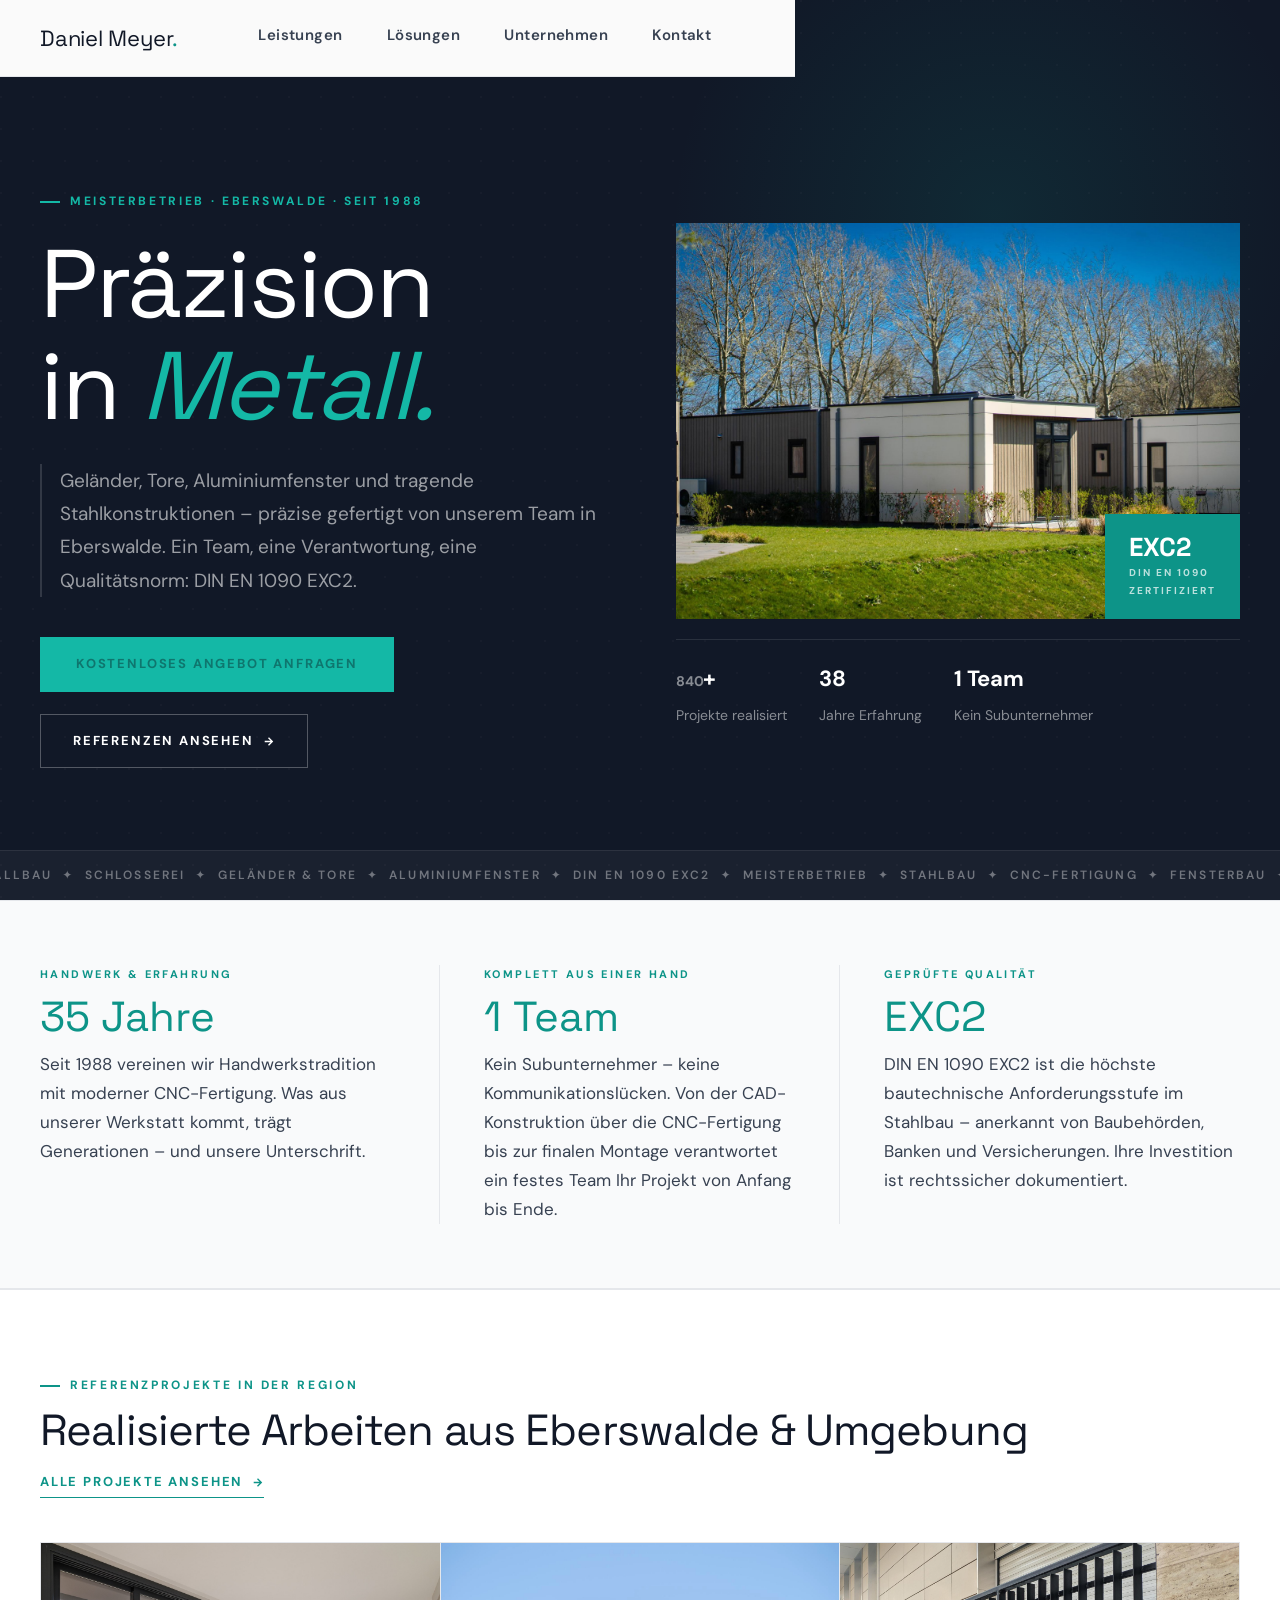
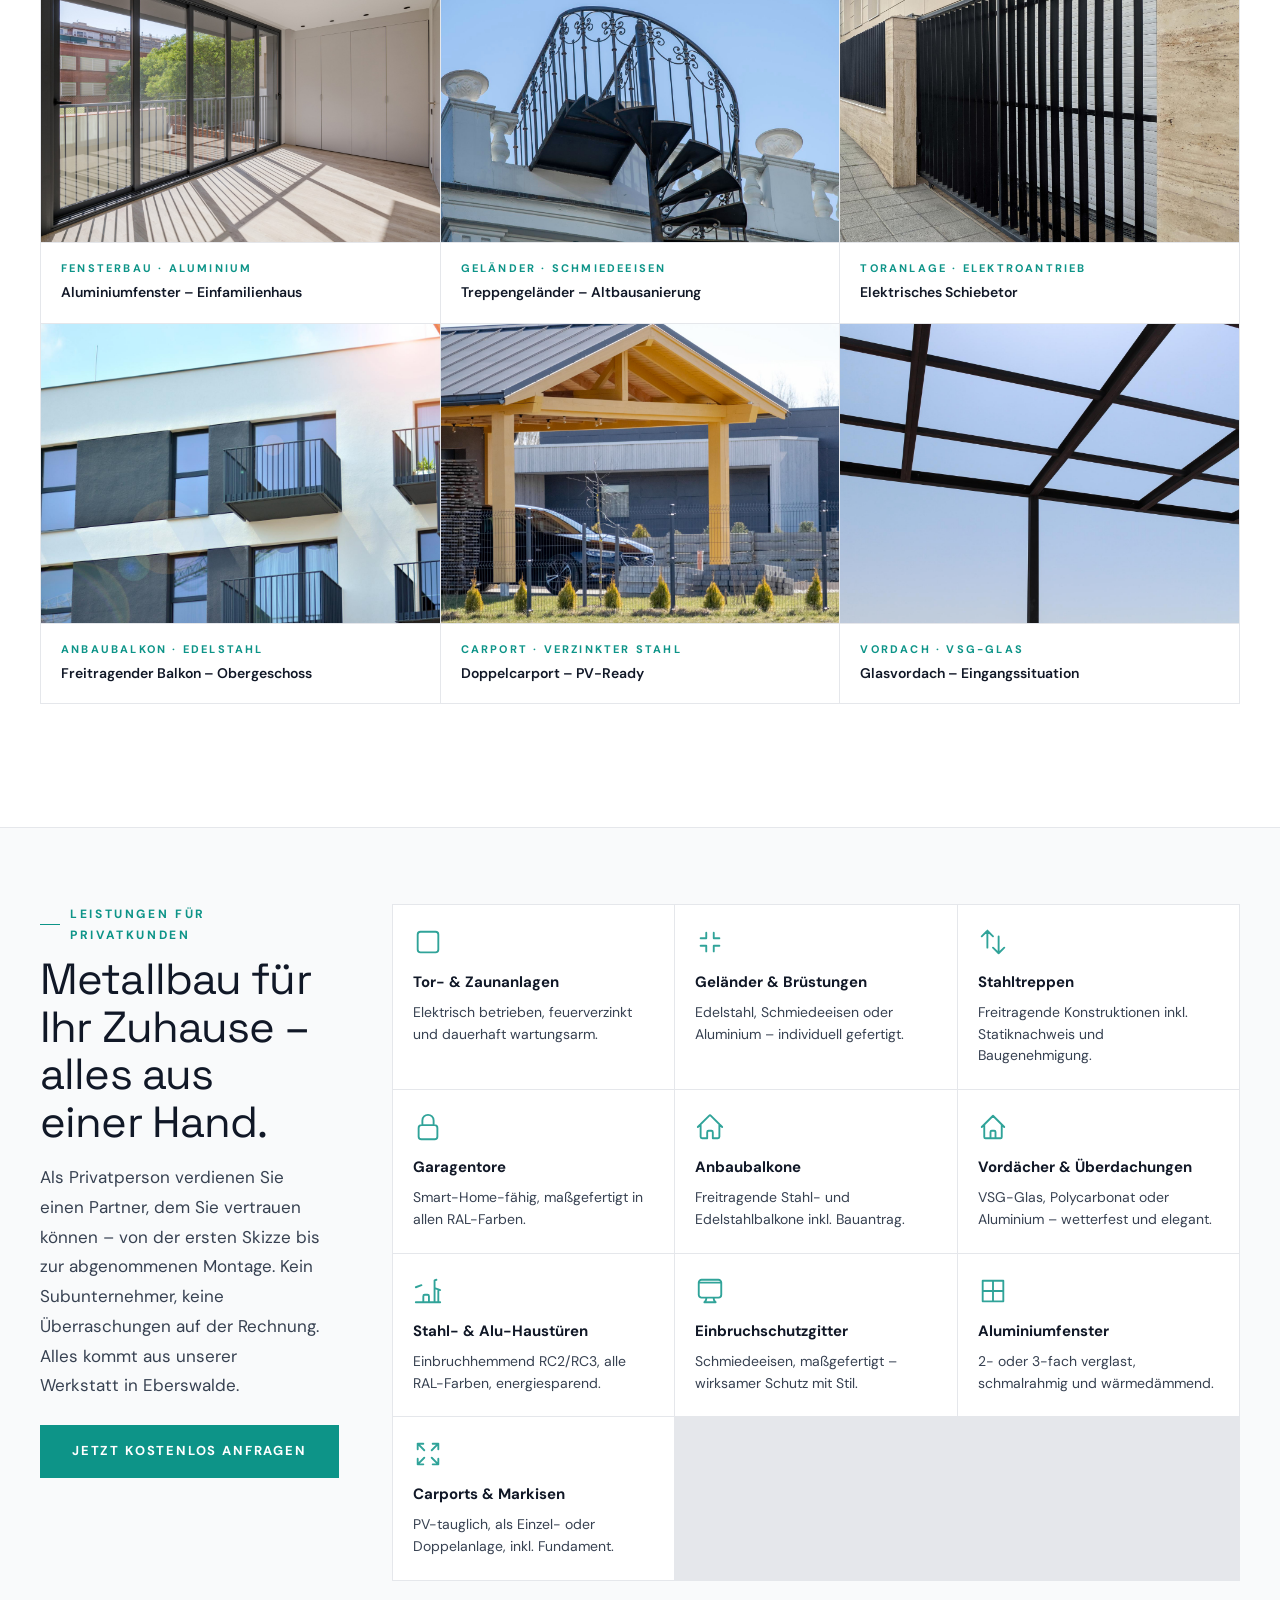
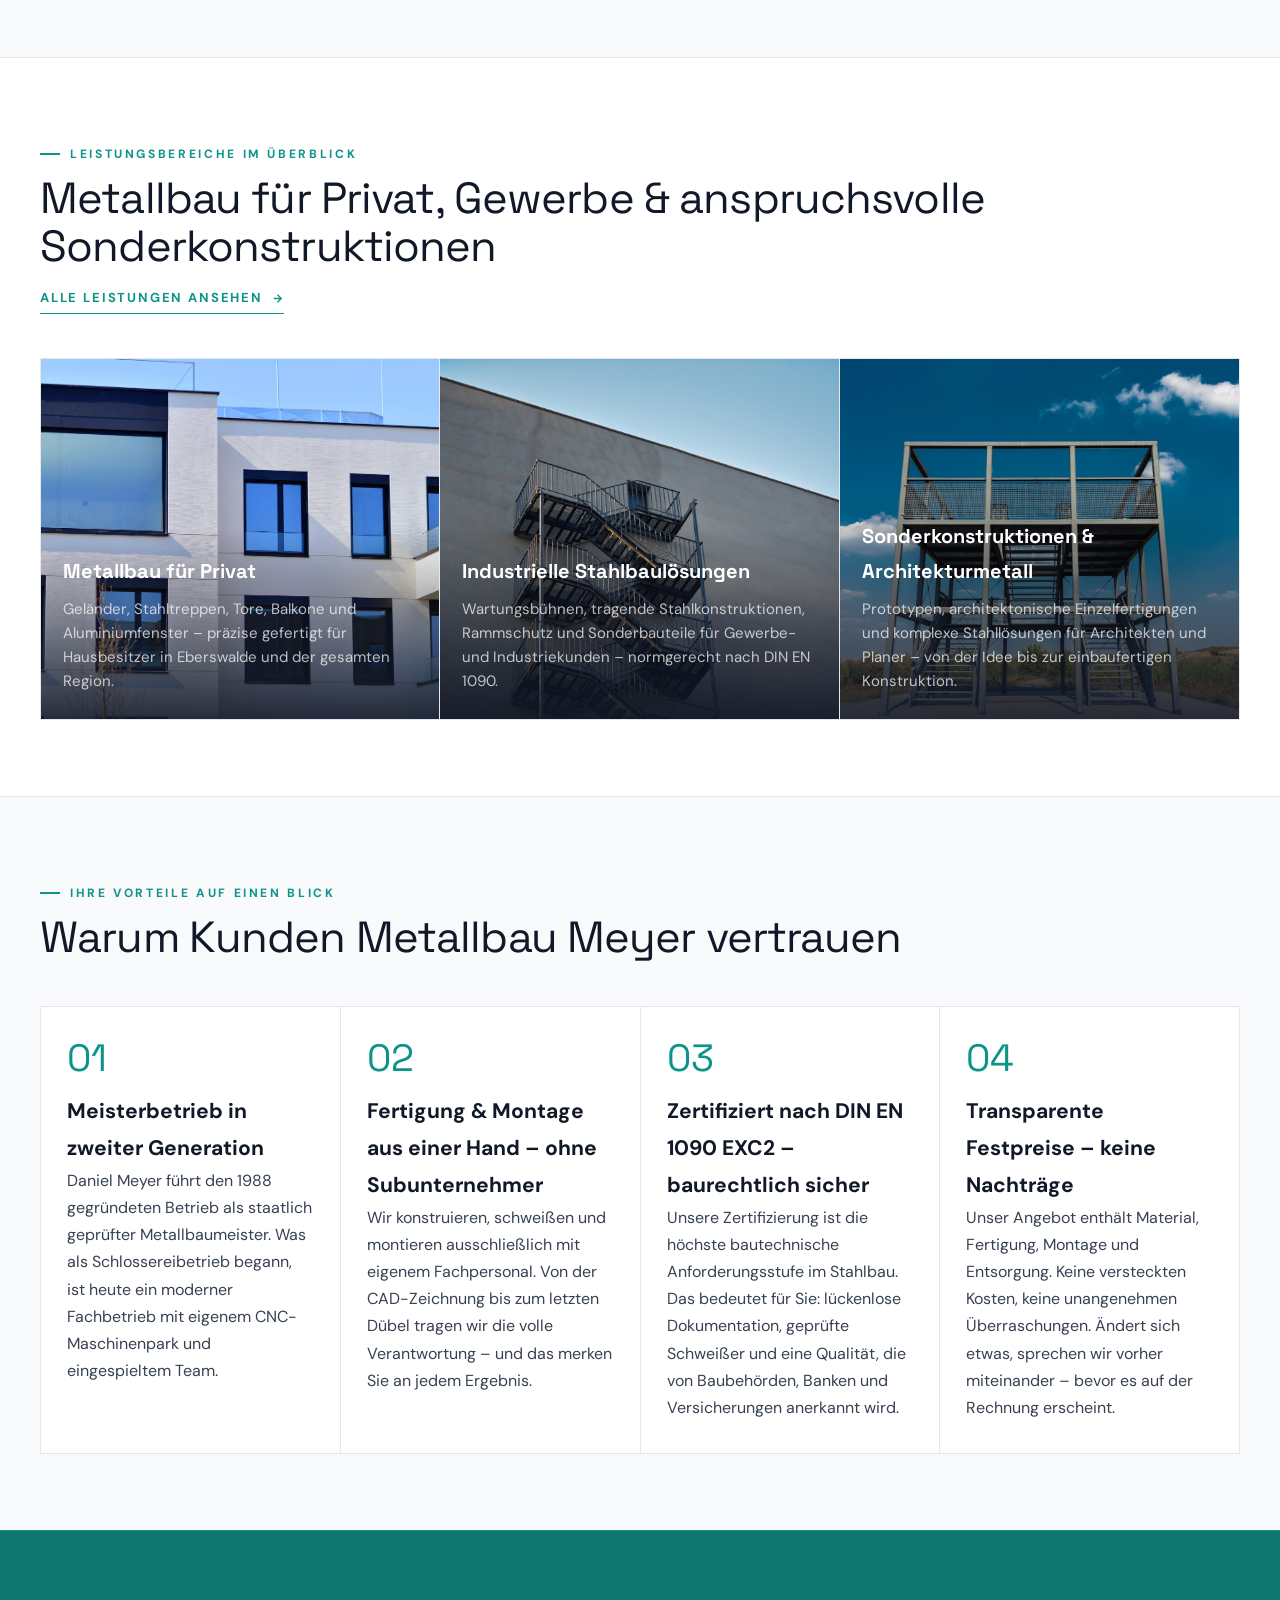
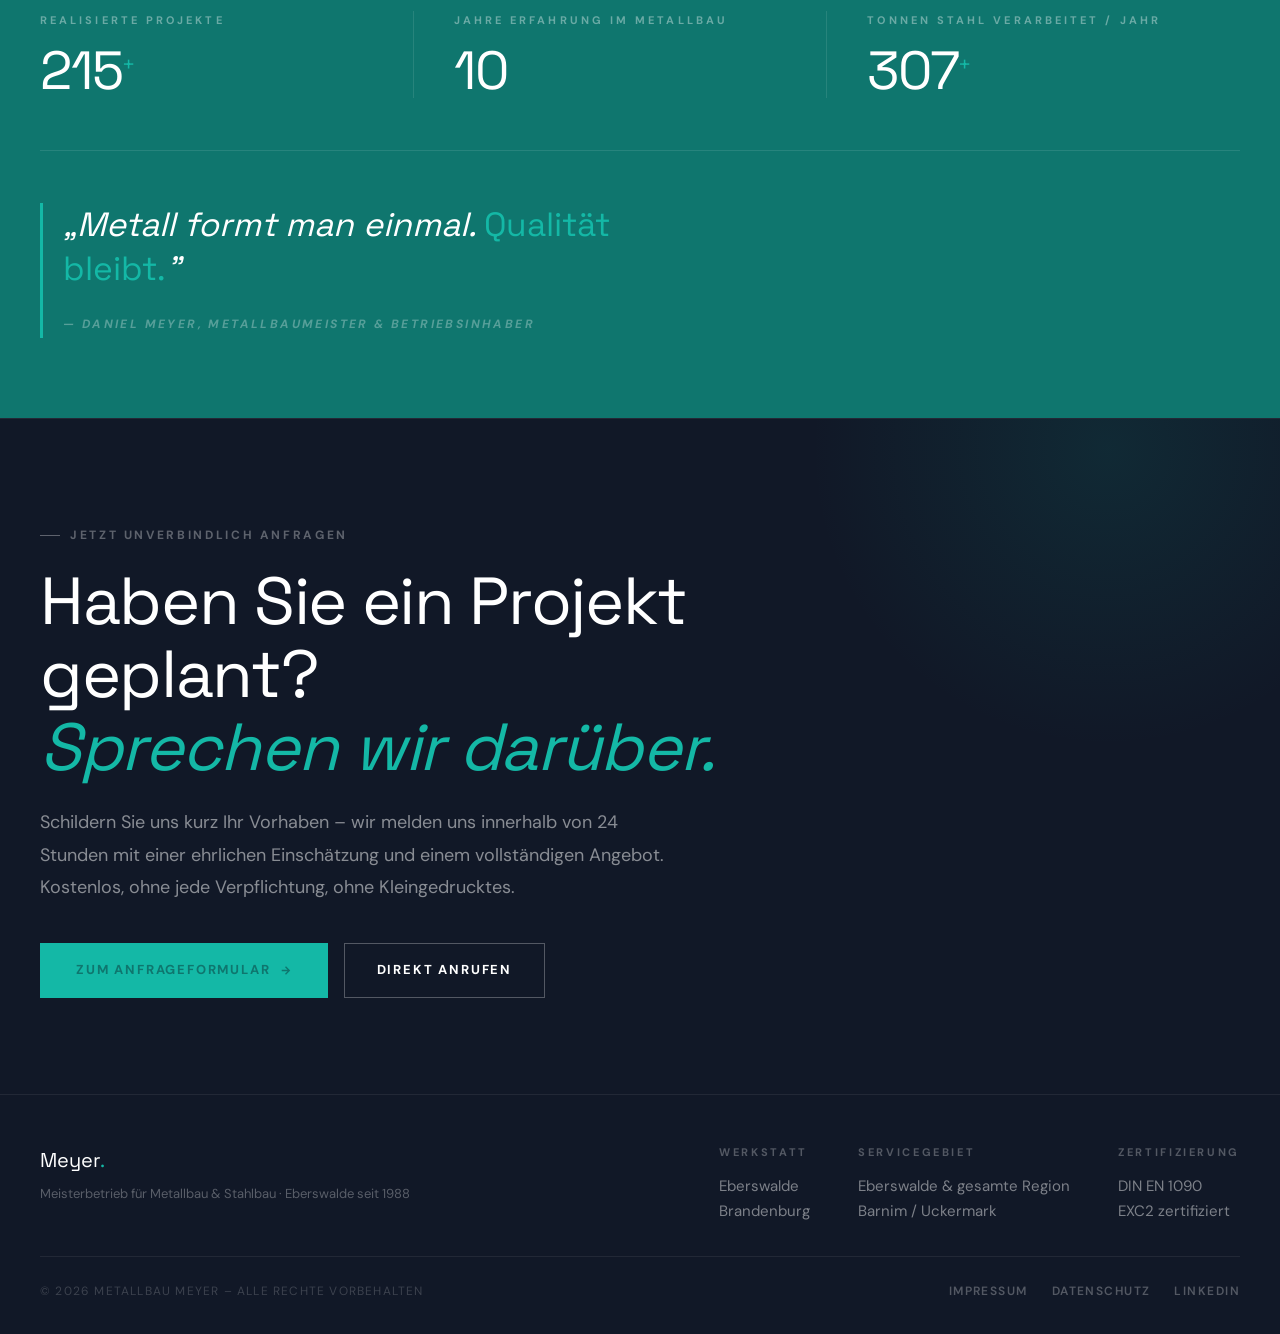
==== commit 10e33571: "Initial commit" ====
--- a/index.html
+++ b/index.html
@@ -271,9 +271,9 @@
     }
 
     /* MOBILE MENU */
-    #mobile-menu { position: fixed; inset: 0; z-index: 80; background: var(--ink); opacity: 0; visibility: hidden; transform: translateX(100%); transition: transform 0.25s cubic-bezier(0.4,0,0.2,1), opacity 0.2s ease, visibility 0s linear 0.25s; display: flex; flex-direction: column; overflow: hidden; }
+    #mobile-menu { position: fixed; inset: 0; z-index: 80; background: var(--ink); opacity: 0; visibility: hidden; transform: scale(0.97); transition: opacity 0.32s cubic-bezier(0.16,1,0.3,1), transform 0.32s cubic-bezier(0.16,1,0.3,1), visibility 0s linear 0.32s; display: flex; flex-direction: column; overflow: hidden; }
     #mobile-menu::before { content: ''; position: absolute; top: -10%; right: 0; width: 320px; height: 320px; background: radial-gradient(circle, rgba(13,148,136,0.12) 0%, transparent 65%); pointer-events: none; }
-    #mobile-menu.open { transform: translateX(0); opacity: 1; visibility: visible; transition: transform 0.25s cubic-bezier(0.4,0,0.2,1), opacity 0.2s ease, visibility 0s linear 0s; }
+    #mobile-menu.open { transform: scale(1); opacity: 1; visibility: visible; transition: opacity 0.32s cubic-bezier(0.16,1,0.3,1), transform 0.32s cubic-bezier(0.16,1,0.3,1), visibility 0s linear 0s; }
     .mob-header { display: flex; align-items: center; justify-content: space-between; padding: 0 24px; height: var(--nav-h); border-bottom: 1px solid rgba(255,255,255,0.07); flex-shrink: 0; }
     .mob-logo { font-family: var(--serif); font-size: 20px; color: #fff; text-decoration: none; letter-spacing: -0.01em; }
     .mob-logo span { color: var(--teal-light); }
@@ -286,7 +286,7 @@
     .mob-main-link { flex: 1; display: flex; align-items: center; gap: 14px; padding: 18px 0; text-decoration: none; }
     .mob-main-left { display: flex; align-items: center; gap: 14px; }
     .mob-num { font-size: 11px; font-weight: 700; letter-spacing: 0.2em; color: var(--teal-light); font-family: var(--serif); min-width: 20px; }
-    .mob-main-label { font-family: var(--serif); font-size: 21px; font-weight: 400; color: rgba(255,255,255,0.88); letter-spacing: -0.01em; line-height: 1; }
+    .mob-main-label { font-family: var(--serif); font-size: 23px; font-weight: 400; color: rgba(255,255,255,0.88); letter-spacing: -0.01em; line-height: 1; }
     .mob-main-link:hover .mob-main-label, .mob-main-link.active .mob-main-label { color: var(--teal-light); }
     .mob-toggle { background: none; border: none; cursor: pointer; padding: 18px 0 18px 16px; color: rgba(255,255,255,0.3); flex-shrink: 0; display: flex; align-items: center; transition: color 0.15s; }
     .mob-toggle:hover, .mob-toggle.open { color: var(--teal-light); }
@@ -294,7 +294,7 @@
     .mob-toggle.open svg { transform: rotate(180deg); }
     .mob-sub-list { list-style: none; padding: 4px 0 14px; display: none; }
     .mob-sub-list.open { display: block; }
-    .mob-sub-list li a { display: flex; align-items: center; gap: 10px; padding: 9px 0 9px 34px; font-size: 14px; font-weight: 500; color: rgba(255,255,255,0.55); text-decoration: none; transition: color 0.15s; }
+    .mob-sub-list li a { display: flex; align-items: center; gap: 10px; padding: 9px 0 9px 34px; font-size: 15px; font-weight: 500; color: rgba(255,255,255,0.55); text-decoration: none; transition: color 0.15s; }
     .mob-sub-list li a:hover { color: var(--teal-light); }
     .mob-bottom { padding: 20px 24px; border-top: 1px solid rgba(255,255,255,0.07); flex-shrink: 0; }
     .mob-bottom .btn-cta-accent { width: 100%; justify-content: center; font-size: 14px; padding: 15px 28px; }
@@ -492,17 +492,8 @@
         display: flex;
         flex-direction: column;
         transition: background 0.2s;
-        position: relative;
-    }
-    .gi::after {
-        content: '';
-        position: absolute;
-        bottom: 0; left: 0;
-        width: 0; height: 2px;
-        background: var(--teal);
-        transition: width 0.3s;
-    }
-    .gi:hover::after { width: 100%; }
+    }
+    .gi:hover { background: var(--mist); }
     .gi-img-wrap {
         overflow: hidden;
         aspect-ratio: 4/3;
@@ -815,7 +806,7 @@
     <div class="mob-header">
         <a href="index.html" class="mob-logo">Daniel Meyer<span>.</span></a>
         <button id="mob-close" aria-label="Menü schließen">
-            <svg width="22" height="22" fill="none" stroke="currentColor" stroke-width="2" viewBox="0 0 24 24" aria-hidden="true"><path d="M18 6L6 18M6 6l12 12"/></svg>
+            <svg width="26" height="26" fill="none" stroke="currentColor" stroke-width="2" viewBox="0 0 24 24" aria-hidden="true"><path d="M18 6L6 18M6 6l12 12"/></svg>
         </button>
     </div>
     <div class="mob-nav">
@@ -945,7 +936,7 @@
         <div class="gallery-grid reveal rv1" role="list" aria-label="Referenzbilder">
             <article class="gi" data-cap="Maßgefertigte Aluminiumfenster – Einfamilienhaus Eberswalde" role="listitem" tabindex="0" aria-label="Aluminiumfenster – Einfamilienhaus, zum Vergrößern klicken">
                 <div class="gi-img-wrap">
-                    <img src="Fenster.jpg" alt="Maßgefertigte Aluminiumfenster eines Einfamilienhauses in Eberswalde, 3-fach verglast" loading="lazy" onerror="this.parentElement.style.background='#c8d6d5'">
+                    <img src="aluminiumfenster.jpg" alt="Maßgefertigte Aluminiumfenster eines Einfamilienhauses in Eberswalde, 3-fach verglast" loading="lazy" onerror="this.parentElement.style.background='#c8d6d5'">
                 </div>
                 <div class="gi-info">
                     <span class="gi-tag">Fensterbau · Aluminium</span>
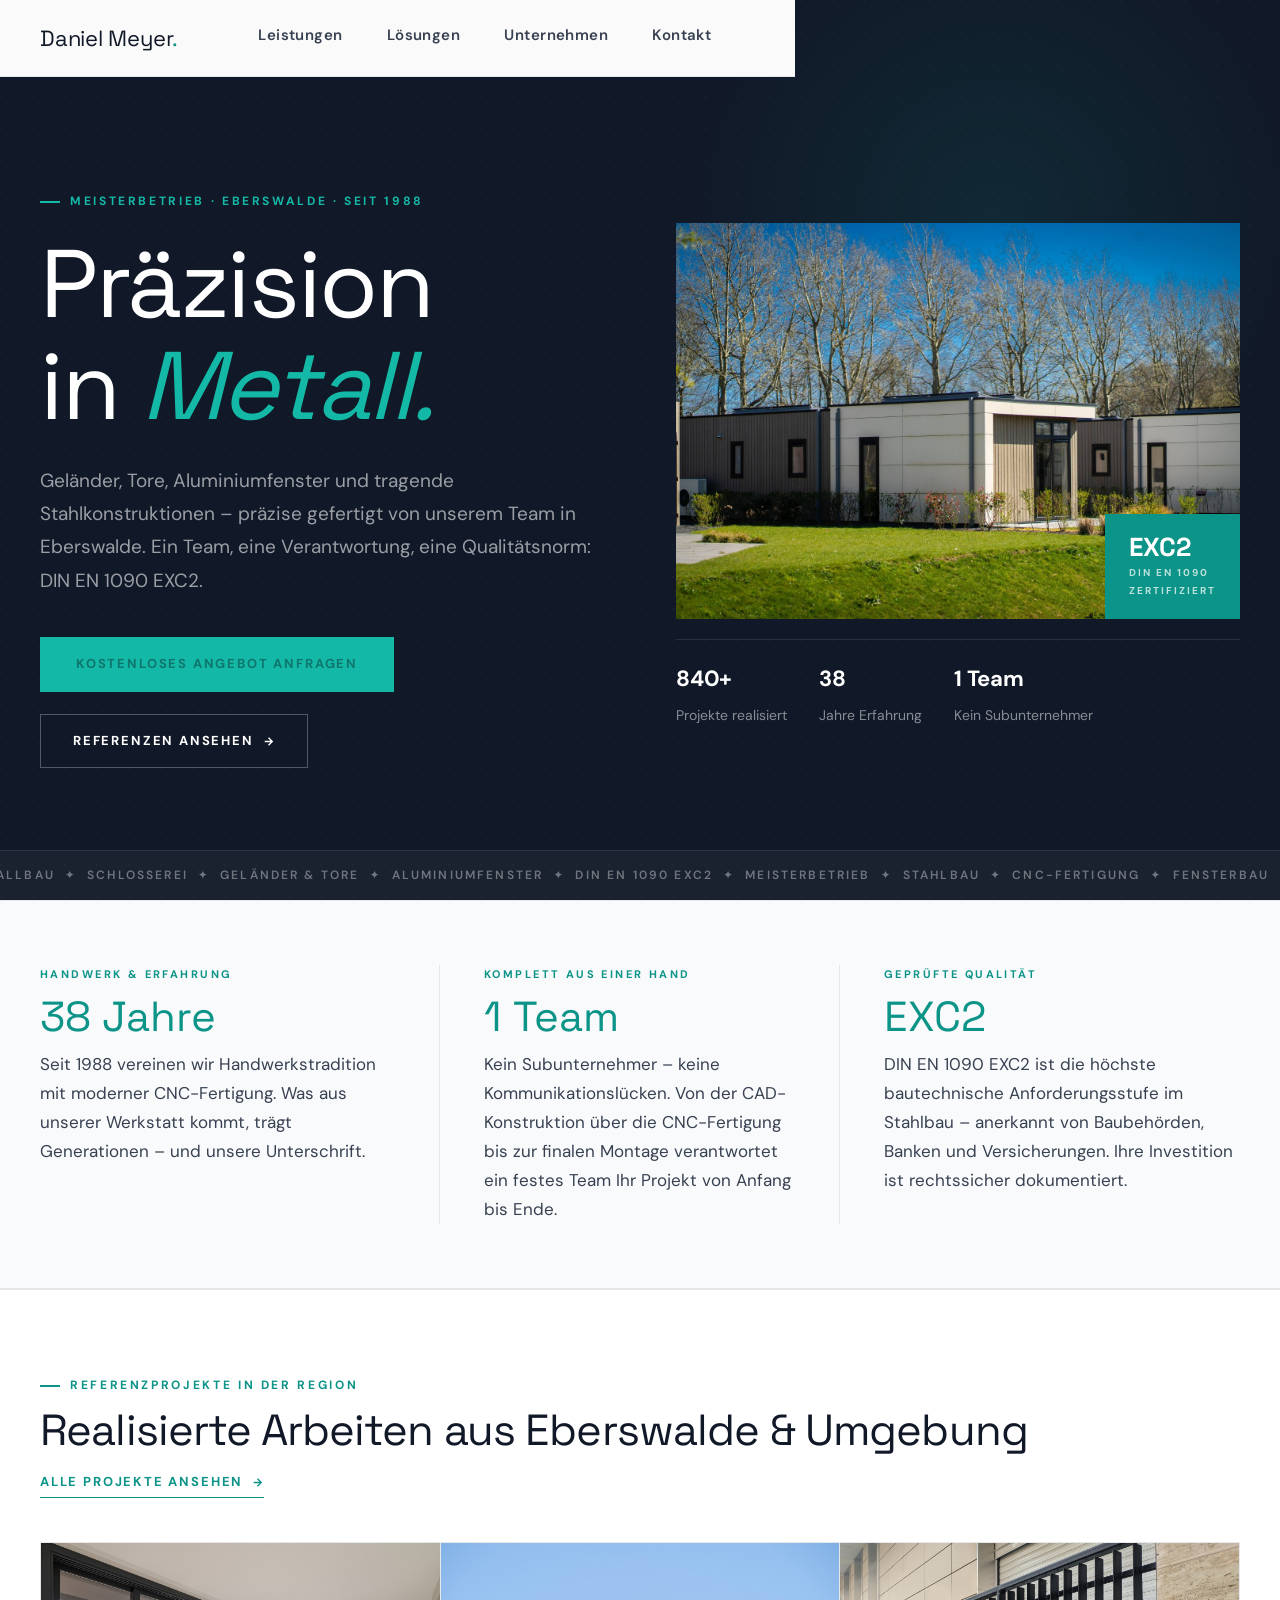
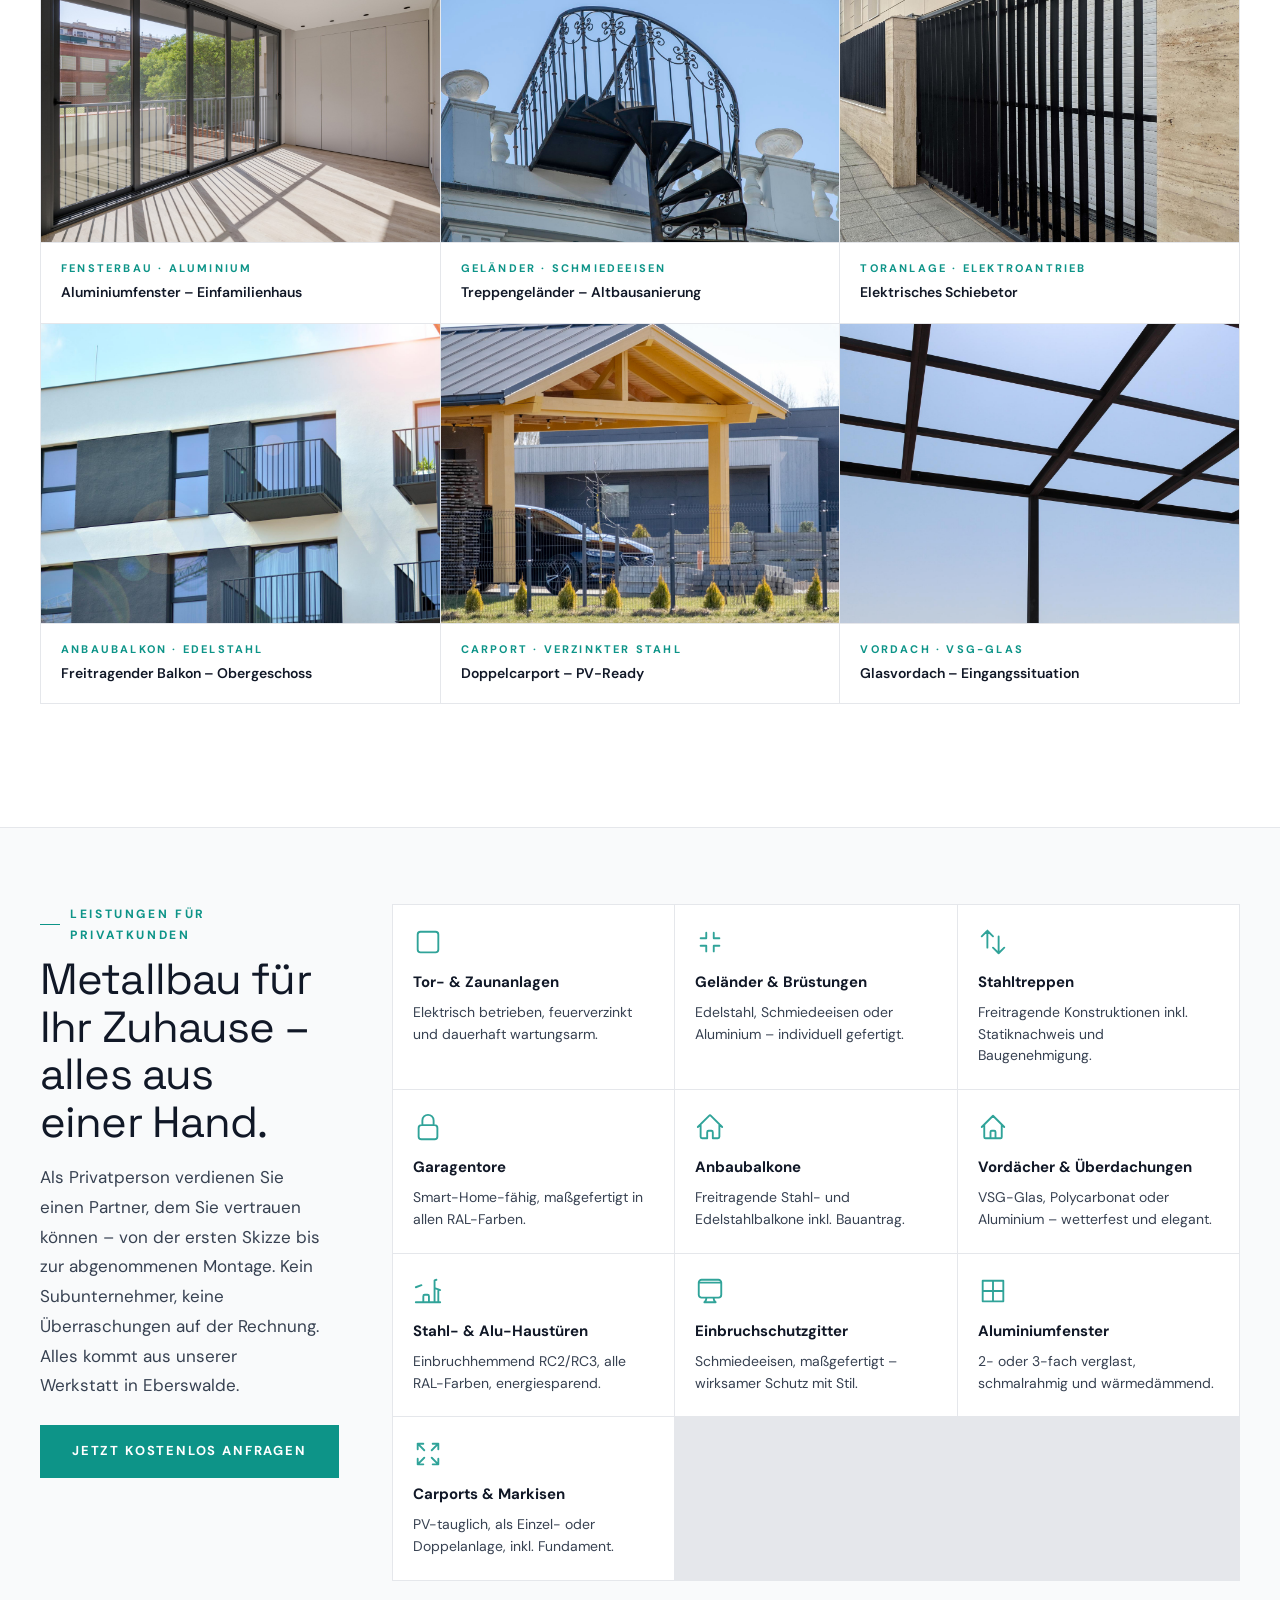
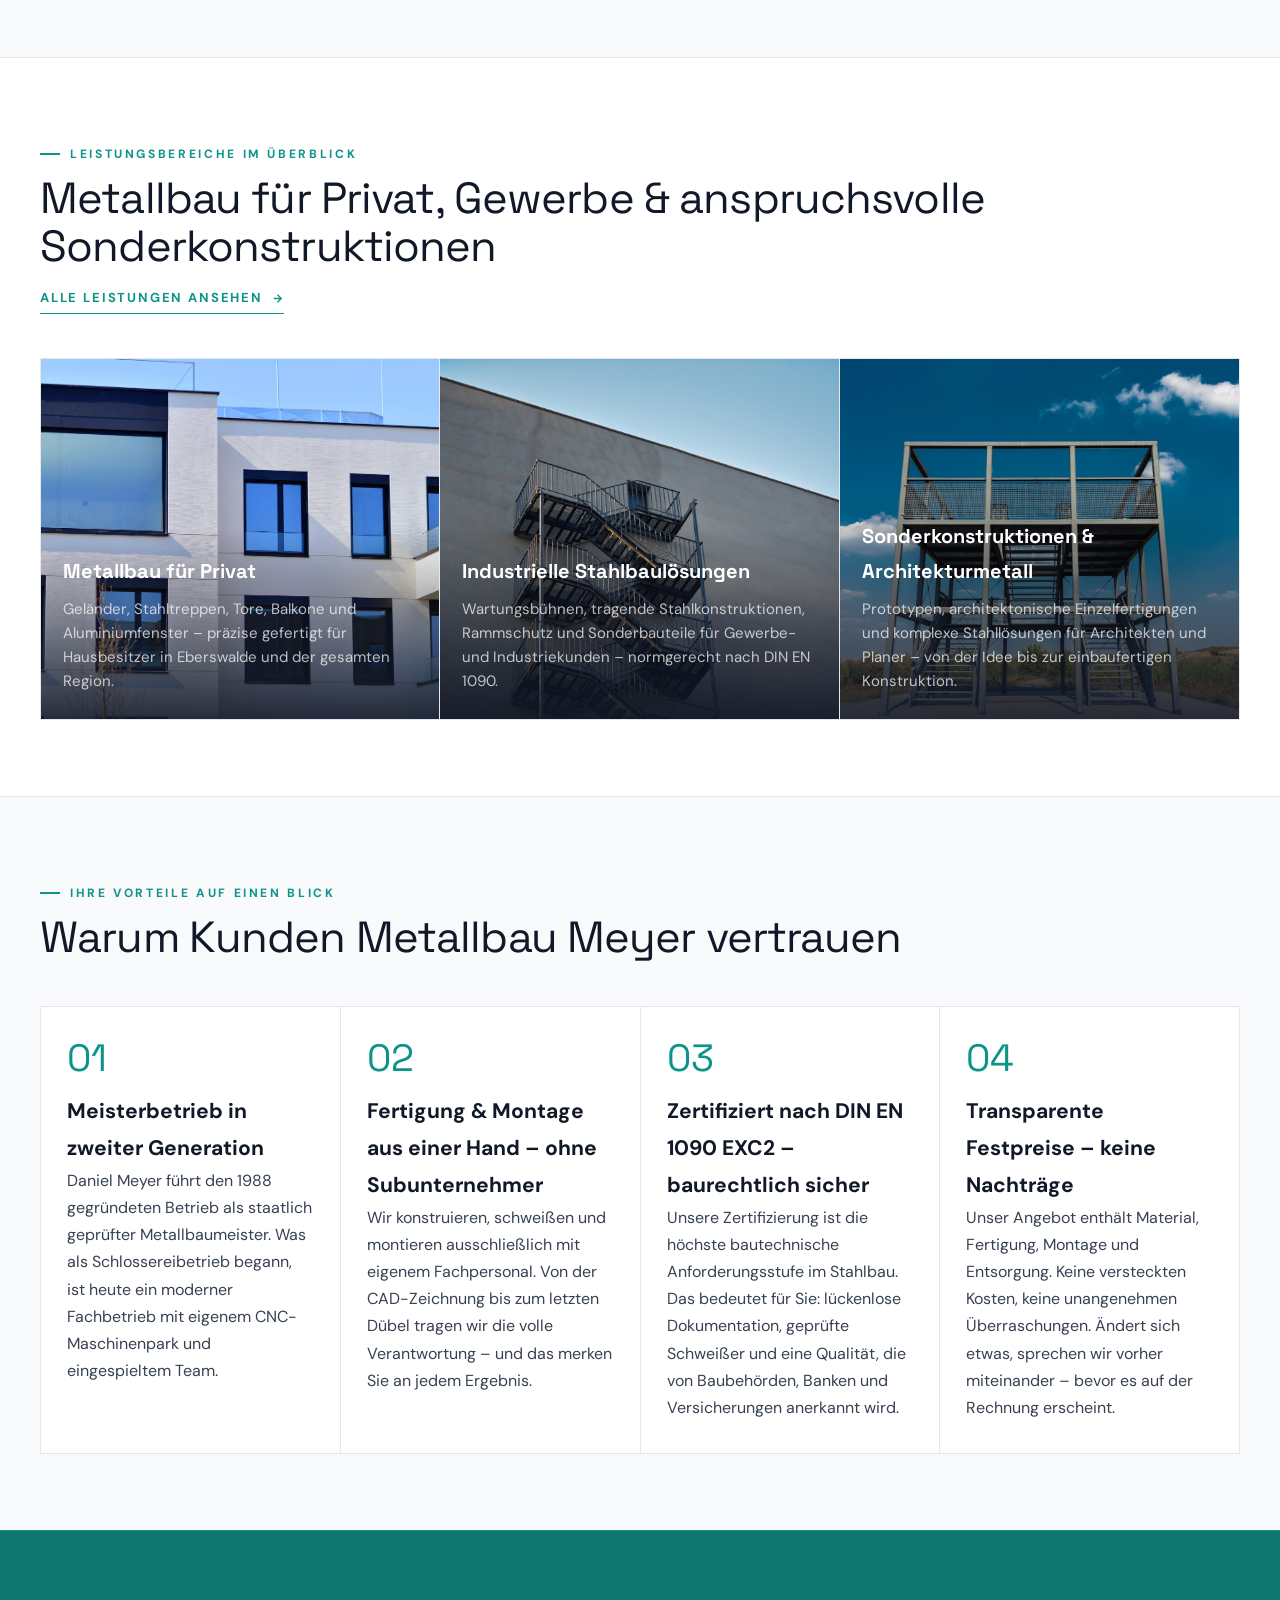
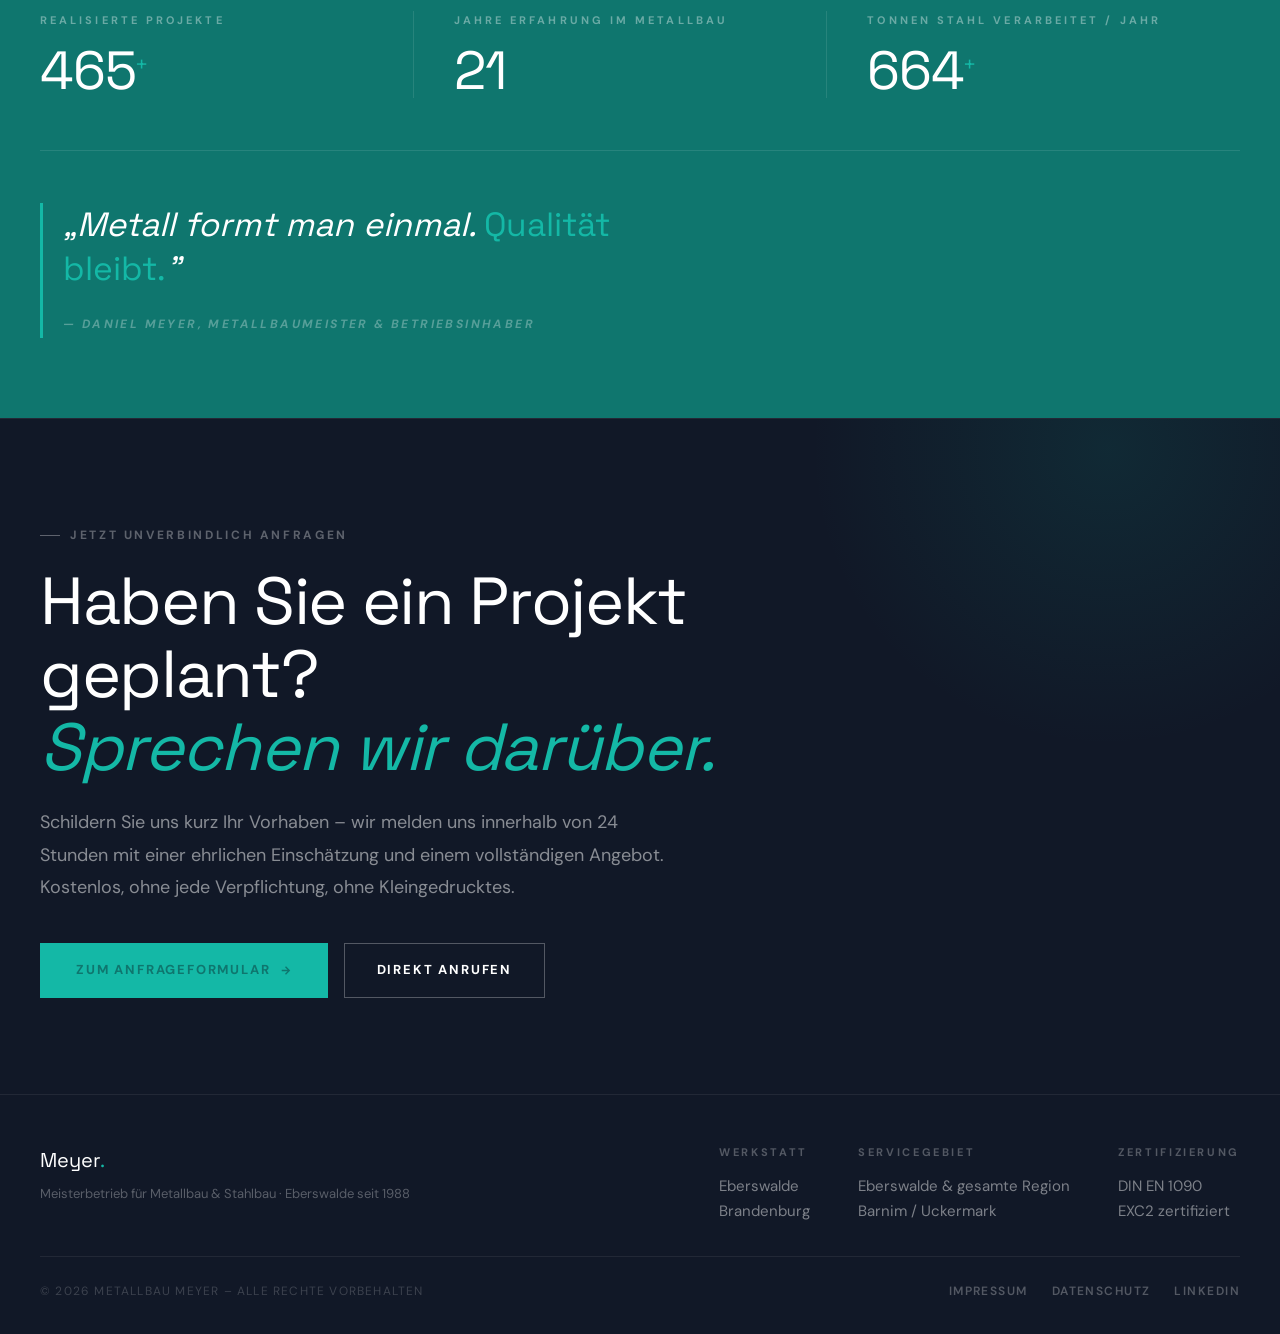
==== commit 415893a0: "Initial commit" ====
--- a/index.html
+++ b/index.html
@@ -372,8 +372,6 @@
         color: rgba(255,255,255,0.58);
         max-width: 48ch;
         margin-bottom: 40px;
-        border-left: 2px solid rgba(255,255,255,0.14);
-        padding-left: 18px;
     }
 
     .hero-actions { display: flex; gap: 22px; align-items: center; flex-wrap: wrap; }
@@ -407,7 +405,7 @@
     }
     .trust-item { display: flex; flex-direction: column; gap: 4px; }
     .trust-item strong { font-size: 22px; font-weight: 700; color: #fff; letter-spacing: -0.01em; }
-    .trust-item span { font-size: 14px; color: rgba(255,255,255,0.5); }
+    .trust-item > span { font-size: 14px; color: rgba(255,255,255,0.5); }
 
     /* Hero bottom marquee strip */
     .hero-strip {
@@ -431,6 +429,7 @@
         }
         .hero-card { height: clamp(230px, 54vw, 360px); }
         .hero-trust { display: none; }
+        .hero-sub { display: none; }
     }
 
     /* ═══════════════════════════════════════
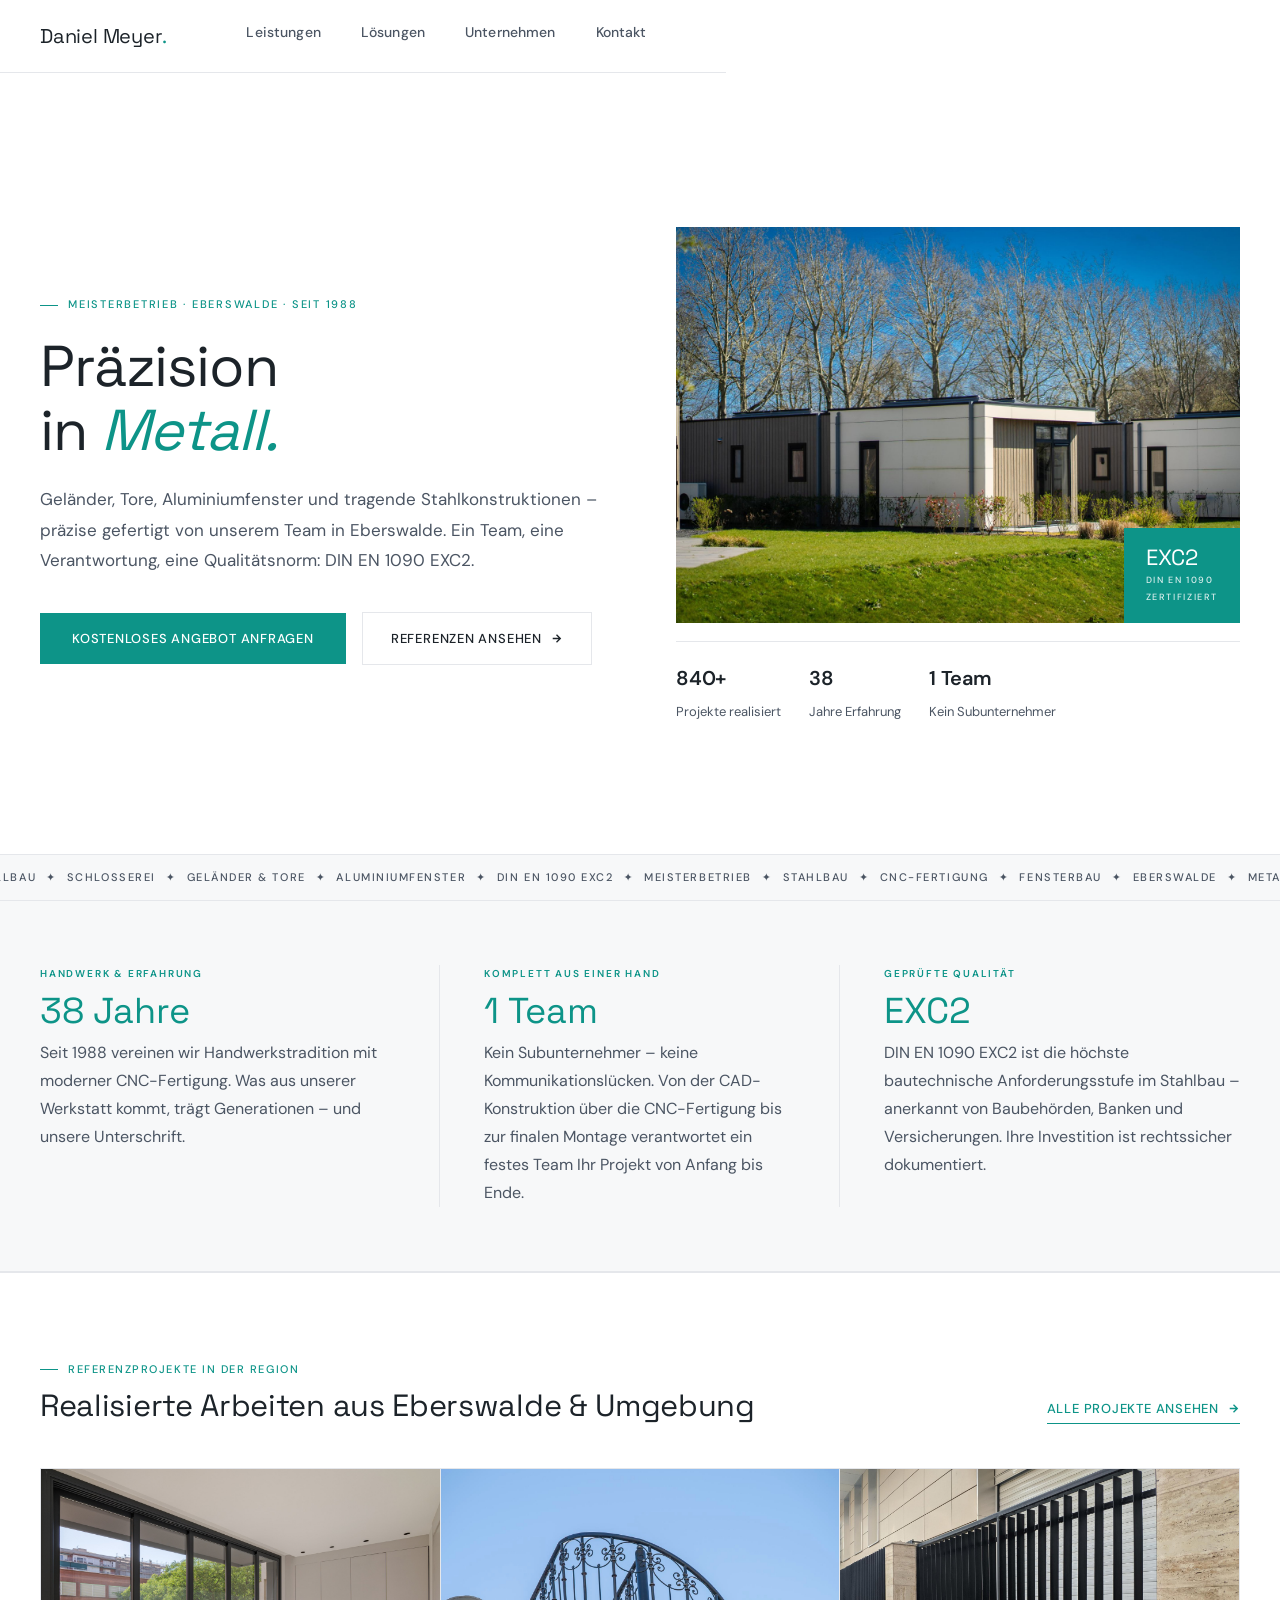
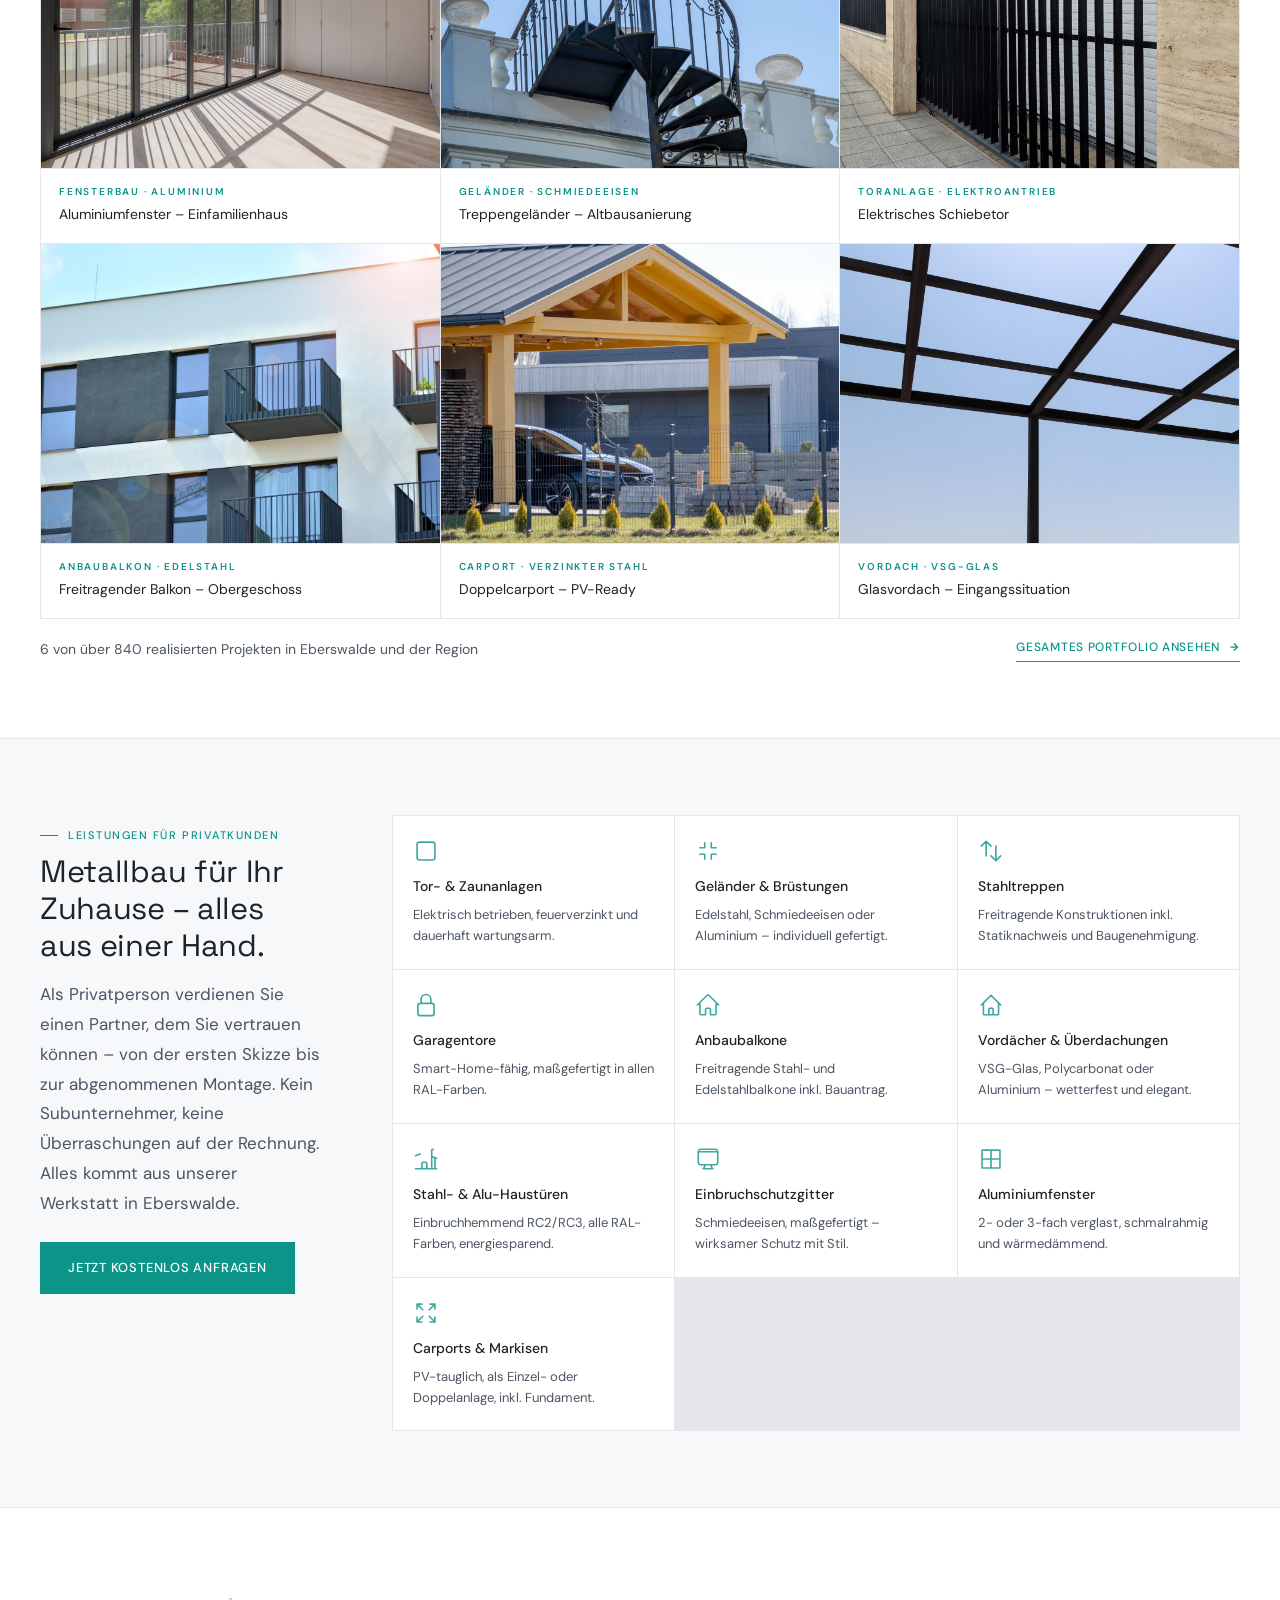
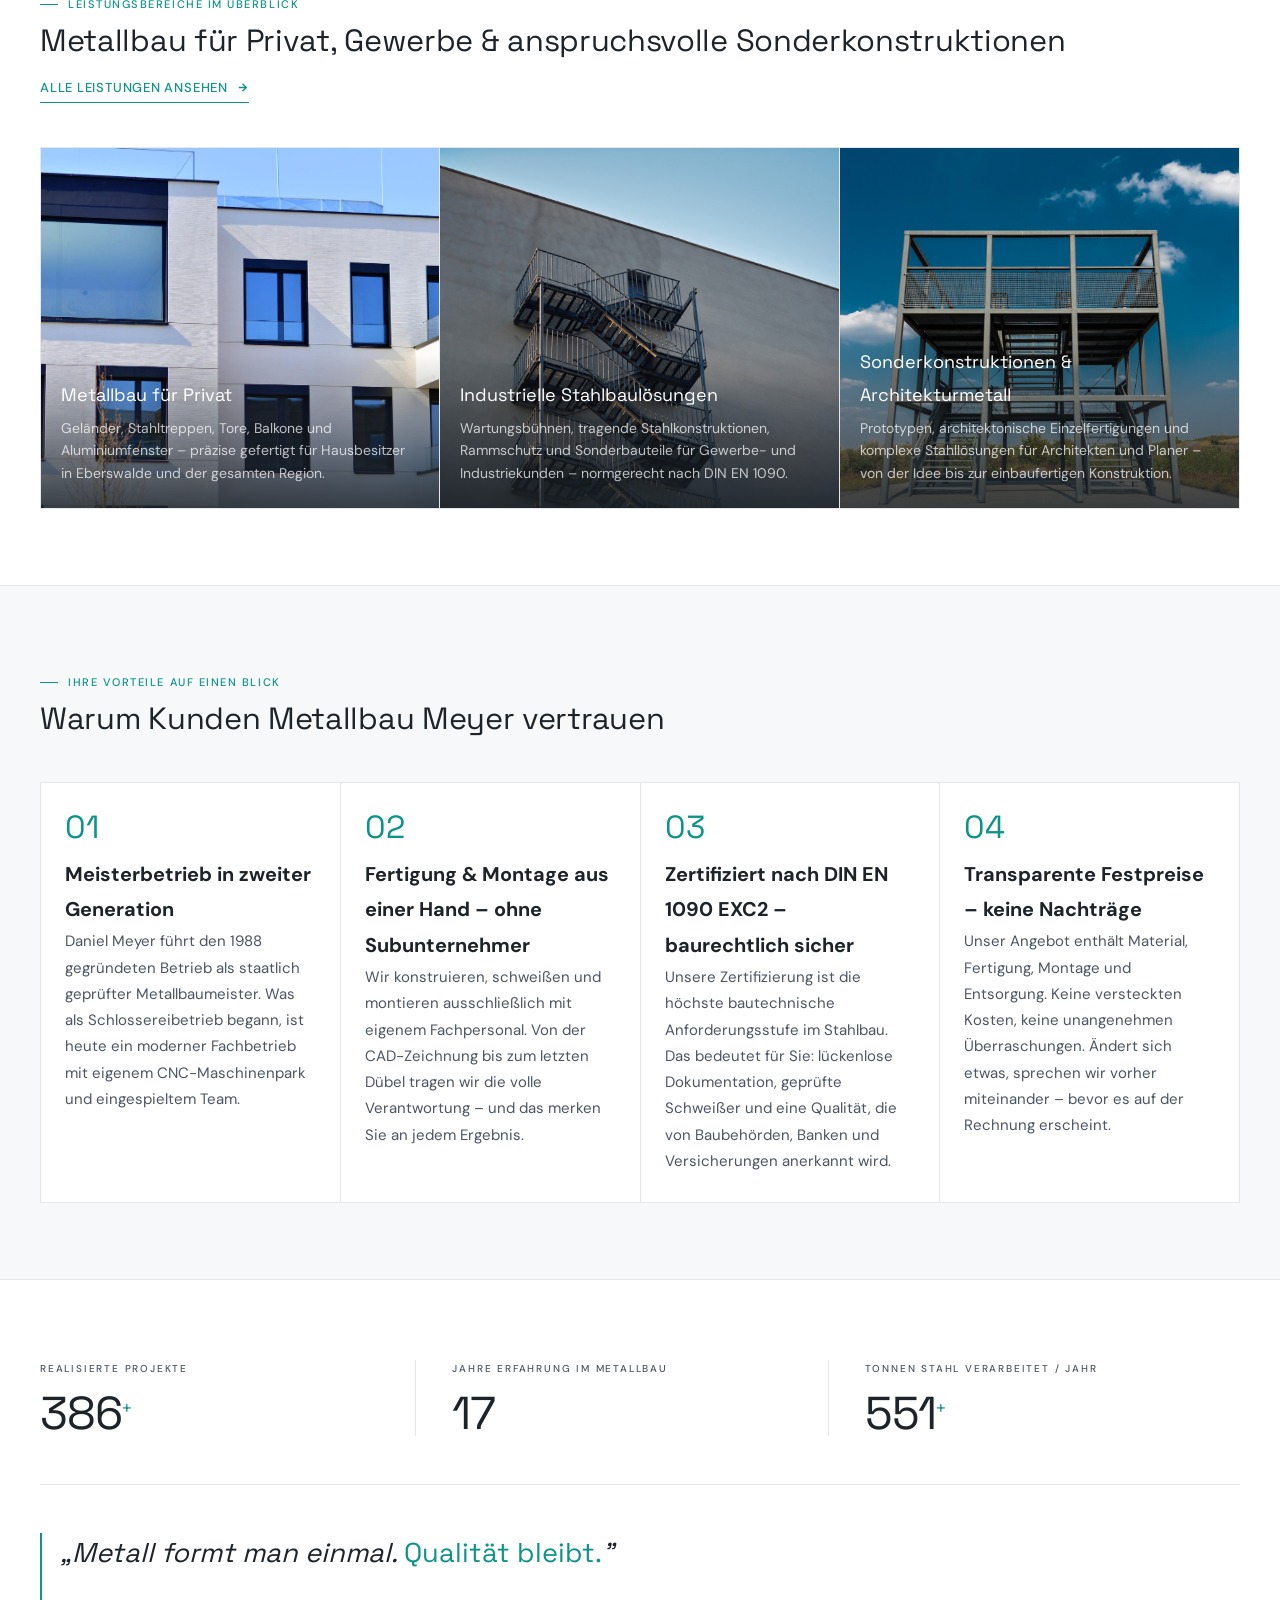
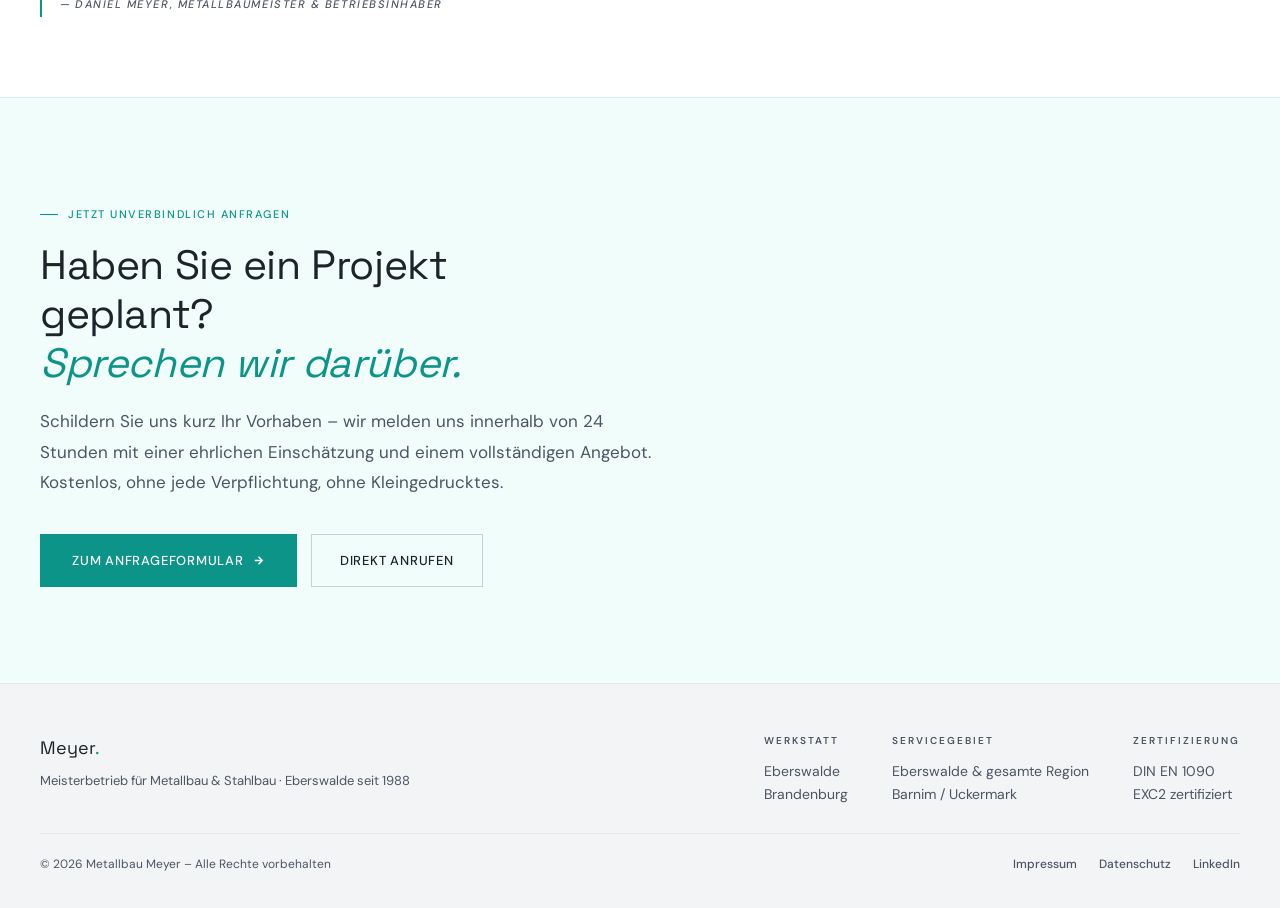
==== commit dfd9c4b3: "Initial commit" ====
--- a/index.html
+++ b/index.html
@@ -18,15 +18,17 @@
         --teal:       #0D9488;
         --teal-light: #14B8A6;
         --teal-dark:  #0F766E;
-        --teal-glow:  rgba(13,148,136,0.08);
-        --ink:        #111827;
-        --ink-soft:   #374151;
-        --mist:       #F9FAFB;
+        --teal-bg:    #F0FDFB;
+        --teal-glow:  rgba(13,148,136,0.06);
+        --ink:        #1C2329;
+        --ink-soft:   #4B5563;
+        --mist:       #F7F8F9;
         --line:       #E5E7EB;
         --white:      #ffffff;
+        --footer-bg:  #F3F4F6;
         --serif: 'Space Grotesk', system-ui, sans-serif;
         --sans:  'DM Sans', system-ui, sans-serif;
-        --nav-h:      76px; /* Erhöht von 64px */
+        --nav-h:      72px;
     }
 
     *, *::before, *::after { box-sizing: border-box; margin: 0; padding: 0; }
@@ -34,12 +36,12 @@
 
     body {
         font-family: var(--sans);
-        font-size: 18px; /* Globale Basis-Schriftgröße erhöht */
+        font-size: 17px;
         background: var(--white);
         color: var(--ink);
         -webkit-font-smoothing: antialiased;
         overflow-x: hidden;
-        line-height: 1.75;
+        line-height: 1.8;
     }
 
     /* ═══════════════════════════════════════
@@ -49,16 +51,16 @@
         display: inline-flex;
         align-items: center;
         gap: 10px;
-        font-size: 12px;
-        font-weight: 700;
-        letter-spacing: 0.22em;
+        font-size: 11px;
+        font-weight: 500;
+        letter-spacing: 0.14em;
         text-transform: uppercase;
         color: var(--teal);
     }
     .label::before {
         content: '';
         display: block;
-        width: 20px; height: 1.5px;
+        width: 18px; height: 1px;
         background: var(--teal);
         flex-shrink: 0;
     }
@@ -69,25 +71,25 @@
         gap: 8px;
         font-family: var(--sans);
         font-size: 13px;
-        font-weight: 700;
-        letter-spacing: 0.14em;
+        font-weight: 500;
+        letter-spacing: 0.06em;
         text-transform: uppercase;
         cursor: pointer;
         transition: all 0.2s ease;
         text-decoration: none;
         white-space: nowrap;
     }
-    .btn-solid { background: var(--teal); color: var(--white); padding: 15px 32px; }
+    .btn-solid { background: var(--teal); color: var(--white); padding: 14px 28px; }
     .btn-solid:hover { background: var(--teal-dark); }
 
-    .btn-ghost { color: var(--teal); border-bottom: 1.5px solid var(--teal); padding-bottom: 3px; }
+    .btn-ghost { color: var(--teal); border-bottom: 1px solid var(--teal); padding-bottom: 3px; }
     .btn-ghost:hover { gap: 14px; }
 
-    .btn-outline-white { color: var(--white); border: 1.5px solid rgba(255,255,255,0.28); padding: 15px 32px; }
-    .btn-outline-white:hover { border-color: rgba(255,255,255,0.7); }
-
-    .btn-cta-accent { background: var(--teal-light); color: var(--teal-dark); padding: 16px 36px; font-size: 13px; font-weight: 700; letter-spacing: 0.14em; text-transform: uppercase; }
-    .btn-cta-accent:hover { background: #18c0c0; }
+    .btn-outline-white { color: var(--ink); border: 1px solid var(--line); padding: 14px 28px; }
+    .btn-outline-white:hover { border-color: var(--teal); color: var(--teal); }
+
+    .btn-cta-accent { background: var(--teal); color: var(--white); padding: 14px 32px; font-size: 13px; font-weight: 500; letter-spacing: 0.06em; text-transform: uppercase; }
+    .btn-cta-accent:hover { background: var(--teal-dark); }
 
     /* Reveal */
     .reveal {
@@ -100,14 +102,15 @@
     .rv2 { transition-delay: 0.16s; }
     .rv3 { transition-delay: 0.24s; }
 
-    /* Section heading – proportional größer */
+    /* Section heading */
     h2.sh {
         font-family: var(--serif);
-        font-size: clamp(2rem, 3.4vw, 3rem);
+        font-size: clamp(1.4rem, 2.4vw, 2rem);
         font-weight: 400;
-        line-height: 1.1;
-        letter-spacing: -0.02em;
-        margin-top: 10px;
+        line-height: 1.2;
+        letter-spacing: -0.01em;
+        margin-top: 8px;
+        color: var(--ink);
     }
     .section-head {
         display: flex;
@@ -133,7 +136,7 @@
         border-bottom: 1px solid var(--line);
         transition: box-shadow 0.3s;
     }
-    #nav.scrolled { box-shadow: 0 2px 24px rgba(0,0,0,0.06); }
+    #nav.scrolled { box-shadow: 0 1px 16px rgba(0,0,0,0.05); }
 
     .nav-inner {
         max-width: 1340px;
@@ -148,7 +151,7 @@
 
     .nav-logo {
         font-family: var(--serif);
-        font-size: 22px; /* Größer von 20px */
+        font-size: 20px;
         color: var(--ink);
         text-decoration: none;
         flex-shrink: 0;
@@ -160,18 +163,17 @@
     #nav-items {
         display: flex;
         list-style: none;
-        gap: 44px; /* Mehr Abstand */
+        gap: 40px;
         margin-left: auto;
-        padding-right: 44px;
+        padding-right: 40px;
         padding-left: 80px;
         align-items: center;
     }
 
-    /* ─── STATISCHE UNDERLINE BEI HOVER (keine Animation) ─── */
     .menu-item > a {
-        font-size: 15px; /* Größer von 13.5px */
-        font-weight: 600;
-        letter-spacing: 0.03em;
+        font-size: 14px;
+        font-weight: 500;
+        letter-spacing: 0.01em;
         color: var(--ink-soft);
         text-decoration: none;
         position: relative;
@@ -181,23 +183,20 @@
         /* Statische Unterstreichung über border-bottom */
         border-bottom: 2px solid transparent;
     }
-    /* Sofortige, statische Unterstreichung – kein width-Transition */
     .menu-item > a:hover,
     .menu-item.active > a {
         color: var(--teal);
         border-bottom-color: var(--teal);
     }
-    /* ::after-Pseudo entfernt, border-bottom übernimmt */
     .menu-item > a::after { display: none; }
 
-    /* Dropdown Panel – bleibt sichtbar, solange Cursor im Panel */
     #dropdown {
         position: fixed;
         top: var(--nav-h); left: 0; right: 0;
         background: var(--white);
         border-top: 1px solid var(--line);
         border-bottom: 1px solid var(--line);
-        box-shadow: 0 20px 48px rgba(15,23,42,0.08);
+        box-shadow: 0 12px 32px rgba(0,0,0,0.06);
         display: none;
         justify-content: center;
         z-index: 50;
@@ -207,35 +206,32 @@
     #dropdown-content {
         max-width: 1340px;
         width: 100%;
-        padding: 40px 40px;
+        padding: 36px 40px;
         display: flex;
         gap: 56px;
     }
 
     .drop-col { flex: 1; }
     .drop-col h4 {
-        font-size: 11px;
-        font-weight: 700;
-        letter-spacing: 0.26em;
+        font-size: 10px;
+        font-weight: 600;
+        letter-spacing: 0.2em;
         text-transform: uppercase;
         color: var(--teal);
         border-bottom: 1px solid var(--line);
         padding-bottom: 10px;
-        margin-bottom: 18px;
-    }
-    .drop-col ul { list-style: none; display: flex; flex-direction: column; gap: 12px; }
+        margin-bottom: 16px;
+    }
+    .drop-col ul { list-style: none; display: flex; flex-direction: column; gap: 10px; }
     .drop-col ul li a {
-        font-size: 15px;
-        font-weight: 500;
+        font-size: 14px;
+        font-weight: 400;
         color: var(--ink-soft);
         text-decoration: none;
-        transition: color 0.15s, padding-left 0.15s;
+        transition: color 0.15s;
         display: inline-block;
     }
-    .drop-col ul li a:hover {
-        color: var(--teal);
-        padding-left: 4px;
-    }
+    .drop-col ul li a:hover { color: var(--teal); }
 
     /* Nav CTA + hamburger */
     .nav-right { display: flex; align-items: center; gap: 16px; }
@@ -253,15 +249,15 @@
     }
     .bar {
         display: block;
-        width: 24px; height: 2px;
+        width: 22px; height: 1.5px;
         background: currentColor;
         border-radius: 1px;
         transition: all 0.3s ease;
         transform-origin: center;
     }
-    #ham.open .bar:nth-child(1) { transform: translateY(7px) rotate(45deg); }
+    #ham.open .bar:nth-child(1) { transform: translateY(6.5px) rotate(45deg); }
     #ham.open .bar:nth-child(2) { opacity: 0; transform: scaleX(0); }
-    #ham.open .bar:nth-child(3) { transform: translateY(-7px) rotate(-45deg); }
+    #ham.open .bar:nth-child(3) { transform: translateY(-6.5px) rotate(-45deg); }
 
     @media (max-width: 1020px) {
         #nav-items { display: none; }
@@ -270,37 +266,36 @@
         #nav-cta { display: none !important; }
     }
 
-    /* MOBILE MENU */
-    #mobile-menu { position: fixed; inset: 0; z-index: 80; background: var(--ink); opacity: 0; visibility: hidden; transform: scale(0.97); transition: opacity 0.32s cubic-bezier(0.16,1,0.3,1), transform 0.32s cubic-bezier(0.16,1,0.3,1), visibility 0s linear 0.32s; display: flex; flex-direction: column; overflow: hidden; }
-    #mobile-menu::before { content: ''; position: absolute; top: -10%; right: 0; width: 320px; height: 320px; background: radial-gradient(circle, rgba(13,148,136,0.12) 0%, transparent 65%); pointer-events: none; }
-    #mobile-menu.open { transform: scale(1); opacity: 1; visibility: visible; transition: opacity 0.32s cubic-bezier(0.16,1,0.3,1), transform 0.32s cubic-bezier(0.16,1,0.3,1), visibility 0s linear 0s; }
-    .mob-header { display: flex; align-items: center; justify-content: space-between; padding: 0 24px; height: var(--nav-h); border-bottom: 1px solid rgba(255,255,255,0.07); flex-shrink: 0; }
-    .mob-logo { font-family: var(--serif); font-size: 20px; color: #fff; text-decoration: none; letter-spacing: -0.01em; }
-    .mob-logo span { color: var(--teal-light); }
-    #mob-close { background: none; border: none; cursor: pointer; color: rgba(255,255,255,0.55); padding: 8px; display: flex; align-items: center; justify-content: center; transition: color 0.15s; }
-    #mob-close:hover { color: #fff; }
+    /* MOBILE MENU – hell */
+    #mobile-menu { position: fixed; inset: 0; z-index: 80; background: var(--white); opacity: 0; visibility: hidden; transform: scale(0.97); transition: opacity 0.28s ease, transform 0.28s ease, visibility 0s linear 0.28s; display: flex; flex-direction: column; overflow: hidden; }
+    #mobile-menu.open { transform: scale(1); opacity: 1; visibility: visible; transition: opacity 0.28s ease, transform 0.28s ease, visibility 0s linear 0s; }
+    .mob-header { display: flex; align-items: center; justify-content: space-between; padding: 0 24px; height: var(--nav-h); border-bottom: 1px solid var(--line); flex-shrink: 0; }
+    .mob-logo { font-family: var(--serif); font-size: 20px; color: var(--ink); text-decoration: none; letter-spacing: -0.01em; }
+    .mob-logo span { color: var(--teal); }
+    #mob-close { background: none; border: none; cursor: pointer; color: var(--ink-soft); padding: 8px; display: flex; align-items: center; justify-content: center; transition: color 0.15s; }
+    #mob-close:hover { color: var(--ink); }
     .mob-nav { padding: 0 24px; flex: 1; min-height: 0; overflow-y: auto; -webkit-overflow-scrolling: touch; }
     #mobile-nav-items { list-style: none; display: flex; flex-direction: column; }
-    .mob-row { display: flex; align-items: center; border-bottom: 1px solid rgba(255,255,255,0.07); }
-    #mobile-nav-items > li:first-child .mob-row { border-top: 1px solid rgba(255,255,255,0.07); }
+    .mob-row { display: flex; align-items: center; border-bottom: 1px solid var(--line); }
+    #mobile-nav-items > li:first-child .mob-row { border-top: 1px solid var(--line); }
     .mob-main-link { flex: 1; display: flex; align-items: center; gap: 14px; padding: 18px 0; text-decoration: none; }
     .mob-main-left { display: flex; align-items: center; gap: 14px; }
-    .mob-num { font-size: 11px; font-weight: 700; letter-spacing: 0.2em; color: var(--teal-light); font-family: var(--serif); min-width: 20px; }
-    .mob-main-label { font-family: var(--serif); font-size: 23px; font-weight: 400; color: rgba(255,255,255,0.88); letter-spacing: -0.01em; line-height: 1; }
-    .mob-main-link:hover .mob-main-label, .mob-main-link.active .mob-main-label { color: var(--teal-light); }
-    .mob-toggle { background: none; border: none; cursor: pointer; padding: 18px 0 18px 16px; color: rgba(255,255,255,0.3); flex-shrink: 0; display: flex; align-items: center; transition: color 0.15s; }
-    .mob-toggle:hover, .mob-toggle.open { color: var(--teal-light); }
+    .mob-num { font-size: 10px; font-weight: 600; letter-spacing: 0.18em; color: var(--teal); font-family: var(--serif); min-width: 20px; }
+    .mob-main-label { font-family: var(--serif); font-size: 21px; font-weight: 400; color: var(--ink); letter-spacing: -0.01em; line-height: 1; }
+    .mob-main-link:hover .mob-main-label, .mob-main-link.active .mob-main-label { color: var(--teal); }
+    .mob-toggle { background: none; border: none; cursor: pointer; padding: 18px 0 18px 16px; color: var(--ink-soft); flex-shrink: 0; display: flex; align-items: center; transition: color 0.15s; }
+    .mob-toggle:hover, .mob-toggle.open { color: var(--teal); }
     .mob-toggle svg { transition: transform 0.25s ease; }
     .mob-toggle.open svg { transform: rotate(180deg); }
     .mob-sub-list { list-style: none; padding: 4px 0 14px; display: none; }
     .mob-sub-list.open { display: block; }
-    .mob-sub-list li a { display: flex; align-items: center; gap: 10px; padding: 9px 0 9px 34px; font-size: 15px; font-weight: 500; color: rgba(255,255,255,0.55); text-decoration: none; transition: color 0.15s; }
-    .mob-sub-list li a:hover { color: var(--teal-light); }
-    .mob-bottom { padding: 20px 24px; border-top: 1px solid rgba(255,255,255,0.07); flex-shrink: 0; }
+    .mob-sub-list li a { display: flex; align-items: center; gap: 10px; padding: 9px 0 9px 34px; font-size: 14px; font-weight: 400; color: var(--ink-soft); text-decoration: none; transition: color 0.15s; }
+    .mob-sub-list li a:hover { color: var(--teal); }
+    .mob-bottom { padding: 20px 24px; border-top: 1px solid var(--line); flex-shrink: 0; }
     .mob-bottom .btn-cta-accent { width: 100%; justify-content: center; font-size: 14px; padding: 15px 28px; }
     .mob-legal { display: flex; gap: 20px; margin-top: 14px; }
-    .mob-legal a { font-size: 11px; font-weight: 700; letter-spacing: 0.18em; text-transform: uppercase; color: rgba(255,255,255,0.22); text-decoration: none; transition: color 0.15s; }
-    .mob-legal a:hover { color: rgba(255,255,255,0.55); }
+    .mob-legal a { font-size: 11px; font-weight: 500; letter-spacing: 0.12em; text-transform: uppercase; color: var(--ink-soft); text-decoration: none; transition: color 0.15s; }
+    .mob-legal a:hover { color: var(--teal); }
 
     /* ═══════════════════════════════════════
        HERO
@@ -310,19 +305,9 @@
         min-height: 100svh;
         display: flex;
         flex-direction: column;
-        background-color: var(--ink);
-        background-image: radial-gradient(circle at 1px 1px, rgba(255,255,255,0.025) 1px, transparent 0);
-        background-size: 32px 32px;
+        background-color: var(--white);
         position: relative;
         overflow: hidden;
-    }
-    #hero::before {
-        content: '';
-        position: absolute;
-        top: -15%; right: -5%;
-        width: 700px; height: 700px;
-        background: radial-gradient(circle, rgba(13,148,136,0.14) 0%, transparent 65%);
-        pointer-events: none;
     }
 
     .hero-body {
@@ -343,38 +328,38 @@
         display: inline-flex;
         align-items: center;
         gap: 10px;
-        font-size: 12px; font-weight: 700;
-        letter-spacing: 0.22em; text-transform: uppercase;
-        color: var(--teal-light);
-        margin-bottom: 22px;
+        font-size: 11px; font-weight: 500;
+        letter-spacing: 0.16em; text-transform: uppercase;
+        color: var(--teal);
+        margin-bottom: 20px;
     }
     .hero-eyebrow::before {
         content: '';
         display: block;
-        width: 20px; height: 1.5px;
-        background: var(--teal-light);
+        width: 18px; height: 1px;
+        background: var(--teal);
     }
 
     .hero-h1 {
         font-family: var(--serif);
-        font-size: clamp(2.4rem, 8vw, 6rem);
+        font-size: clamp(2rem, 5vw, 3.6rem);
         font-weight: 400;
-        line-height: 1.06;
-        letter-spacing: -0.025em;
-        color: #fff;
-        margin-bottom: 26px;
-    }
-    .hero-h1 em { font-style: italic; color: var(--teal-light); }
+        line-height: 1.1;
+        letter-spacing: -0.02em;
+        color: var(--ink);
+        margin-bottom: 22px;
+    }
+    .hero-h1 em { font-style: italic; color: var(--teal); }
 
     .hero-sub {
-        font-size: 19px;
-        line-height: 1.75;
-        color: rgba(255,255,255,0.58);
+        font-size: 17px;
+        line-height: 1.8;
+        color: var(--ink-soft);
         max-width: 48ch;
-        margin-bottom: 40px;
-    }
-
-    .hero-actions { display: flex; gap: 22px; align-items: center; flex-wrap: wrap; }
+        margin-bottom: 36px;
+    }
+
+    .hero-actions { display: flex; gap: 16px; align-items: center; flex-wrap: wrap; }
 
     /* Right image */
     .hero-card {
@@ -389,29 +374,28 @@
         bottom: 0; right: 0;
         background: var(--teal);
         color: var(--white);
-        padding: 20px 24px;
+        padding: 18px 22px;
         display: flex; flex-direction: column; gap: 4px;
     }
-    .hero-badge strong { font-family: var(--serif); font-size: 26px; line-height: 1; }
-    .hero-badge span { font-size: 10px; font-weight: 700; letter-spacing: 0.2em; text-transform: uppercase; opacity: 0.72; }
+    .hero-badge strong { font-family: var(--serif); font-size: 22px; line-height: 1; font-weight: 400; }
+    .hero-badge span { font-size: 9px; font-weight: 500; letter-spacing: 0.18em; text-transform: uppercase; opacity: 0.85; }
 
     .hero-trust {
         display: flex;
-        gap: 32px;
-        margin-top: 20px;
-        padding-top: 20px;
-        border-top: 1px solid rgba(255,255,255,0.1);
+        gap: 28px;
+        margin-top: 18px;
+        padding-top: 18px;
+        border-top: 1px solid var(--line);
         flex-wrap: wrap;
     }
     .trust-item { display: flex; flex-direction: column; gap: 4px; }
-    .trust-item strong { font-size: 22px; font-weight: 700; color: #fff; letter-spacing: -0.01em; }
-    .trust-item > span { font-size: 14px; color: rgba(255,255,255,0.5); }
-
-    /* Hero bottom marquee strip */
+    .trust-item strong { font-size: 20px; font-weight: 600; color: var(--ink); letter-spacing: -0.01em; }
+    .trust-item > span { font-size: 13px; color: var(--ink-soft); }
+
     .hero-strip {
-        border-top: 1px solid rgba(255,255,255,0.08);
-        background: rgba(255,255,255,0.04);
-        height: 50px;
+        border-top: 1px solid var(--line);
+        background: var(--mist);
+        height: 46px;
         overflow: hidden;
         display: flex;
         align-items: center;
@@ -437,8 +421,8 @@
     ═══════════════════════════════════════ */
     .mq-track { display: inline-flex; white-space: nowrap; }
     .mq-item { display: inline-flex; align-items: center; gap: 10px; padding-right: 10px; }
-    .mq-item span { font-size: 12px; font-weight: 600; letter-spacing: 0.18em; text-transform: uppercase; color: rgba(255,255,255,0.38); }
-    .mq-sep { color: var(--teal-light); font-size: 10px; }
+    .mq-item span { font-size: 11px; font-weight: 500; letter-spacing: 0.14em; text-transform: uppercase; color: var(--ink-soft); }
+    .mq-sep { color: var(--teal); font-size: 9px; }
 
     /* ═══════════════════════════════════════
        INTRO STRIP
@@ -461,9 +445,9 @@
     }
     .intro-col:first-child { padding-left: 0; }
     .intro-col:last-child { border-right: none; padding-right: 0; }
-    .intro-num { font-family: var(--serif); font-size: 42px; color: var(--teal); line-height: 1; margin-bottom: 12px; }
-    .intro-lbl { font-size: 11px; font-weight: 700; letter-spacing: 0.22em; text-transform: uppercase; color: var(--teal); margin-bottom: 12px; }
-    .intro-col p { font-size: 17px; line-height: 1.7; color: var(--ink-soft); }
+    .intro-num { font-family: var(--serif); font-size: 36px; font-weight: 400; color: var(--teal); line-height: 1; margin-bottom: 10px; }
+    .intro-lbl { font-size: 10px; font-weight: 600; letter-spacing: 0.18em; text-transform: uppercase; color: var(--teal); margin-bottom: 10px; }
+    .intro-col p { font-size: 16px; line-height: 1.75; color: var(--ink-soft); }
 
     @media (max-width: 800px) {
         .intro-grid { grid-template-columns: 1fr; padding: 40px 24px; }
@@ -496,26 +480,26 @@
     .gi-img-wrap {
         overflow: hidden;
         aspect-ratio: 4/3;
-        background: linear-gradient(135deg, #c8d6d5 0%, #a0b8b7 100%);
+        background: var(--mist);
     }
     .gi-img-wrap img {
         width: 100%; height: 100%; object-fit: cover;
         display: block;
-        transition: transform 0.6s cubic-bezier(0.16,1,0.3,1);
-    }
-    .gi:hover .gi-img-wrap img { transform: scale(1.04); }
+        transition: transform 0.5s cubic-bezier(0.16,1,0.3,1);
+    }
+    .gi:hover .gi-img-wrap img { transform: scale(1.03); }
     .gi-info {
-        padding: 16px 20px 20px;
+        padding: 14px 18px 18px;
         display: flex;
         flex-direction: column;
-        gap: 5px;
+        gap: 4px;
         border-top: 1px solid var(--line);
     }
-    .gi-tag { font-size: 11px; font-weight: 700; letter-spacing: 0.2em; text-transform: uppercase; color: var(--teal); }
-    .gi-title { font-size: 14px; font-weight: 600; color: var(--ink); line-height: 1.4; }
-
-    .gallery-more { margin-top: 20px; display: flex; justify-content: space-between; align-items: center; flex-wrap: wrap; gap: 12px; }
-    .gallery-count { font-size: 15px; color: var(--ink-soft); }
+    .gi-tag { font-size: 10px; font-weight: 600; letter-spacing: 0.18em; text-transform: uppercase; color: var(--teal); }
+    .gi-title { font-size: 14px; font-weight: 400; color: var(--ink); line-height: 1.4; }
+
+    .gallery-more { margin-top: 18px; display: flex; justify-content: space-between; align-items: center; flex-wrap: wrap; gap: 12px; }
+    .gallery-count { font-size: 14px; color: var(--ink-soft); }
 
     @media (max-width: 800px) {
         .gallery-inner { padding: 52px 24px; }
@@ -552,19 +536,19 @@
         position: relative;
         transition: background 0.2s;
     }
-    .srv-cell:hover { background: var(--teal-glow); }
+    .srv-cell:hover { background: var(--teal-bg); }
     .srv-cell::after {
         content: '';
         position: absolute;
         bottom: 0; left: 0;
-        width: 0; height: 2px;
+        width: 0; height: 1.5px;
         background: var(--teal);
-        transition: width 0.3s ease;
+        transition: width 0.25s ease;
     }
     .srv-cell:hover::after { width: 100%; }
-    .srv-icon { width: 30px; height: 30px; color: var(--teal); margin-bottom: 12px; opacity: 0.85; }
-    .srv-cell h3, .srv-cell h4 { font-size: 15px; font-weight: 700; margin-bottom: 7px; color: var(--ink); }
-    .srv-cell p { font-size: 14px; color: var(--ink-soft); line-height: 1.55; }
+    .srv-icon { width: 26px; height: 26px; color: var(--teal); margin-bottom: 10px; opacity: 0.8; }
+    .srv-cell h3, .srv-cell h4 { font-size: 14px; font-weight: 500; margin-bottom: 6px; color: var(--ink); }
+    .srv-cell p { font-size: 13px; color: var(--ink-soft); line-height: 1.6; }
 
     @media (max-width: 1020px) {
         .services-inner { padding: 52px 24px; }
@@ -596,11 +580,11 @@
     }
     .seg-card { position: relative; overflow: hidden; height: 360px; border-right: 1px solid var(--line); }
     .seg-card:last-child { border-right: none; }
-    .seg-card img { width: 100%; height: 100%; object-fit: cover; display: block; transition: transform 0.6s cubic-bezier(0.16,1,0.3,1); }
-    .seg-card:hover img { transform: scale(1.04); }
-    .seg-info { position: absolute; bottom: 0; left: 0; right: 0; padding: 26px 22px; background: linear-gradient(to top, rgba(17,24,39,0.88), transparent); }
-    .seg-title { font-family: var(--serif); font-size: 20px; color: #fff; margin-bottom: 8px; }
-    .seg-desc { font-size: 15px; line-height: 1.6; color: rgba(255,255,255,0.72); }
+    .seg-card img { width: 100%; height: 100%; object-fit: cover; display: block; transition: transform 0.5s cubic-bezier(0.16,1,0.3,1); }
+    .seg-card:hover img { transform: scale(1.03); }
+    .seg-info { position: absolute; bottom: 0; left: 0; right: 0; padding: 24px 20px; background: linear-gradient(to top, rgba(28,35,41,0.82), transparent); }
+    .seg-title { font-family: var(--serif); font-size: 18px; font-weight: 400; color: #fff; margin-bottom: 6px; }
+    .seg-desc { font-size: 14px; line-height: 1.6; color: rgba(255,255,255,0.72); }
 
     @media (max-width: 800px) {
         .segments-inner { padding: 52px 24px; }
@@ -623,10 +607,10 @@
         gap: 1px;
         margin-top: 44px;
     }
-    .why-cell { background: var(--white); padding: 32px 26px; }
-    .why-num { font-family: var(--serif); font-size: 38px; color: var(--teal); line-height: 1; margin-bottom: 16px; }
-    .why-cell h4 { font-size: 16px; font-weight: 700; color: var(--ink); margin-bottom: 12px; line-height: 1.35; }
-    .why-cell p { font-size: 16px; line-height: 1.7; color: var(--ink-soft); }
+    .why-cell { background: var(--white); padding: 28px 24px; }
+    .why-num { font-family: var(--serif); font-size: 32px; font-weight: 400; color: var(--teal); line-height: 1; margin-bottom: 14px; }
+    .why-cell h4 { font-size: 15px; font-weight: 500; color: var(--ink); margin-bottom: 10px; line-height: 1.4; }
+    .why-cell p { font-size: 15px; line-height: 1.75; color: var(--ink-soft); }
 
     @media (max-width: 1020px) {
         .why-inner { padding: 52px 24px; }
@@ -637,91 +621,86 @@
     /* ═══════════════════════════════════════
        STATS / QUOTE
     ═══════════════════════════════════════ */
-    #stats { background: var(--teal-dark); border-top: 1px solid var(--teal); }
+    #stats { background: var(--white); border-top: 1px solid var(--line); }
     .stats-inner { max-width: 1340px; margin: 0 auto; padding: 80px 40px; }
 
-    .stats-row { display: flex; border-bottom: 1px solid rgba(255,255,255,0.1); padding-bottom: 52px; margin-bottom: 52px; }
-    .stat-block { flex: 1; padding: 0 40px; border-right: 1px solid rgba(255,255,255,0.1); }
+    .stats-row { display: flex; border-bottom: 1px solid var(--line); padding-bottom: 48px; margin-bottom: 48px; }
+    .stat-block { flex: 1; padding: 0 36px; border-right: 1px solid var(--line); }
     .stat-block:first-child { padding-left: 0; }
     .stat-block:last-child { border-right: none; }
-    .stat-label { font-size: 11px; font-weight: 700; letter-spacing: 0.28em; text-transform: uppercase; color: rgba(255,255,255,0.38); margin-bottom: 14px; }
-    .stat-val { font-family: var(--serif); font-size: clamp(2.4rem, 4.2vw, 3.6rem); color: #fff; line-height: 1; letter-spacing: -0.02em; }
-    .stat-val sup { font-family: var(--sans); font-size: 38%; vertical-align: super; color: var(--teal-light); }
-
-    .quote-block { display: flex; gap: 20px; align-items: flex-start; max-width: 680px; }
-    .qbar { width: 3px; flex-shrink: 0; align-self: stretch; background: var(--teal-light); }
-    .qtext { font-family: var(--serif); font-size: clamp(1.4rem, 2.8vw, 2.1rem); font-style: italic; color: #fff; line-height: 1.3; margin-bottom: 16px; }
-    .qtext em { font-style: normal; color: var(--teal-light); }
-    .qattr { font-size: 12px; font-weight: 700; letter-spacing: 0.2em; text-transform: uppercase; color: rgba(255,255,255,0.3); }
+    .stat-label { font-size: 10px; font-weight: 500; letter-spacing: 0.18em; text-transform: uppercase; color: var(--ink-soft); margin-bottom: 12px; }
+    .stat-val { font-family: var(--serif); font-size: clamp(2.2rem, 3.6vw, 3.2rem); font-weight: 400; color: var(--ink); line-height: 1; letter-spacing: -0.02em; }
+    .stat-val sup { font-family: var(--sans); font-size: 38%; vertical-align: super; color: var(--teal); }
+
+    .quote-block { display: flex; gap: 18px; align-items: flex-start; max-width: 640px; }
+    .qbar { width: 2px; flex-shrink: 0; align-self: stretch; background: var(--teal); }
+    .qtext { font-family: var(--serif); font-size: clamp(1.2rem, 2.2vw, 1.7rem); font-style: italic; font-weight: 400; color: var(--ink); line-height: 1.45; margin-bottom: 14px; }
+    .qtext em { font-style: normal; color: var(--teal); }
+    .qattr { font-size: 11px; font-weight: 500; letter-spacing: 0.14em; text-transform: uppercase; color: var(--ink-soft); }
 
     @media (max-width: 640px) {
         .stats-inner { padding: 52px 24px; }
         .stats-row { flex-direction: column; }
-        .stat-block { padding: 22px 0; border-right: none; border-bottom: 1px solid rgba(255,255,255,0.1); }
+        .stat-block { padding: 20px 0; border-right: none; border-bottom: 1px solid var(--line); }
         .stat-block:last-child { border-bottom: none; }
     }
 
     /* ═══════════════════════════════════════
        CTA
     ═══════════════════════════════════════ */
-    #cta { background: var(--ink); border-top: 1px solid rgba(255,255,255,0.07); position: relative; overflow: hidden; }
-    #cta::before {
-        content: '';
-        position: absolute; top: -40%; right: -10%;
-        width: 600px; height: 600px;
-        background: radial-gradient(circle, rgba(13,148,136,0.14) 0%, transparent 70%);
-        pointer-events: none;
-    }
-    .cta-inner { max-width: 1340px; margin: 0 auto; padding: 96px 40px; position: relative; z-index: 1; }
-    .cta-inner .label { color: rgba(255,255,255,0.32); }
-    .cta-inner .label::before { background: rgba(255,255,255,0.32); }
-    .cta-h { font-family: var(--serif); font-size: clamp(2.4rem, 5.2vw, 4.2rem); font-weight: 400; line-height: 1.1; letter-spacing: -0.02em; color: #fff; margin: 18px 0 22px; max-width: 18ch; }
-    .cta-h em { font-style: italic; color: var(--teal-light); }
-    .cta-sub { font-size: 18px; line-height: 1.8; color: rgba(255,255,255,0.5); max-width: 52ch; margin-bottom: 40px; }
-    .cta-actions { display: flex; gap: 16px; flex-wrap: wrap; }
-
-    @media (max-width: 800px) { .cta-inner { padding: 68px 24px; } }
+    #cta { background: var(--teal-bg); border-top: 1px solid rgba(13,148,136,0.12); }
+    .cta-inner { max-width: 1340px; margin: 0 auto; padding: 96px 40px; position: relative; }
+    .cta-inner .label { color: var(--teal); }
+    .cta-inner .label::before { background: var(--teal); }
+    .cta-h { font-family: var(--serif); font-size: clamp(1.6rem, 3.2vw, 2.6rem); font-weight: 400; line-height: 1.2; letter-spacing: -0.01em; color: var(--ink); margin: 16px 0 18px; max-width: 22ch; }
+    .cta-h em { font-style: italic; color: var(--teal); }
+    .cta-sub { font-size: 17px; line-height: 1.8; color: var(--ink-soft); max-width: 52ch; margin-bottom: 36px; }
+    .cta-actions { display: flex; gap: 14px; flex-wrap: wrap; }
+    #cta .btn-outline-white { color: var(--ink); border-color: rgba(28,35,41,0.2); }
+    #cta .btn-outline-white:hover { border-color: var(--teal); color: var(--teal); }
+
+    @media (max-width: 800px) { .cta-inner { padding: 64px 24px; } }
 
     /* ═══════════════════════════════════════
        FOOTER
     ═══════════════════════════════════════ */
-    #footer { background: var(--ink); border-top: 1px solid rgba(255,255,255,0.07); }
+    #footer { background: var(--footer-bg); border-top: 1px solid var(--line); }
     .footer-inner { max-width: 1340px; margin: 0 auto; padding: 48px 40px 32px; }
 
-    .footer-top { display: flex; justify-content: space-between; align-items: flex-start; gap: 36px; padding-bottom: 32px; border-bottom: 1px solid rgba(255,255,255,0.07); margin-bottom: 24px; flex-wrap: wrap; }
-    .footer-logo { font-family: var(--serif); font-size: 20px; color: #fff; text-decoration: none; display: block; }
-    .footer-logo span { color: var(--teal-light); }
-    .footer-tagline { font-size: 13px; color: rgba(255,255,255,0.3); margin-top: 5px; }
-    .footer-cols { display: flex; gap: 48px; flex-wrap: wrap; }
-    .footer-col h5 { font-size: 11px; font-weight: 700; letter-spacing: 0.24em; text-transform: uppercase; color: rgba(255,255,255,0.28); margin-bottom: 12px; }
-    .footer-col p { font-size: 15px; color: rgba(255,255,255,0.45); line-height: 1.65; }
+    .footer-top { display: flex; justify-content: space-between; align-items: flex-start; gap: 32px; padding-bottom: 28px; border-bottom: 1px solid var(--line); margin-bottom: 20px; flex-wrap: wrap; }
+    .footer-logo { font-family: var(--serif); font-size: 18px; color: var(--ink); text-decoration: none; display: block; font-weight: 400; }
+    .footer-logo span { color: var(--teal); }
+    .footer-tagline { font-size: 13px; color: var(--ink-soft); margin-top: 4px; }
+    .footer-cols { display: flex; gap: 44px; flex-wrap: wrap; }
+    .footer-col h5 { font-size: 10px; font-weight: 600; letter-spacing: 0.2em; text-transform: uppercase; color: var(--ink-soft); margin-bottom: 10px; }
+    .footer-col p { font-size: 14px; color: var(--ink-soft); line-height: 1.6; }
     .footer-bottom { display: flex; justify-content: space-between; align-items: center; gap: 16px; flex-wrap: wrap; }
-    .footer-copy { font-size: 12px; color: rgba(255,255,255,0.18); letter-spacing: 0.1em; text-transform: uppercase; }
-    .footer-links { display: flex; gap: 24px; }
-    .footer-links a { font-size: 12px; font-weight: 600; letter-spacing: 0.12em; text-transform: uppercase; color: rgba(255,255,255,0.28); text-decoration: none; transition: color 0.2s; }
-    .footer-links a:hover { color: var(--teal-light); }
+    .footer-copy { font-size: 12px; color: var(--ink-soft); }
+    .footer-links { display: flex; gap: 22px; }
+    .footer-links a { font-size: 12px; font-weight: 500; color: var(--ink-soft); text-decoration: none; transition: color 0.2s; }
+    .footer-links a:hover { color: var(--teal); }
 
     @media (max-width: 800px) { .footer-inner { padding: 40px 24px 28px; } }
 
     /* ═══════════════════════════════════════
        LIGHTBOX
     ═══════════════════════════════════════ */
-    #lightbox { display: none; position: fixed; inset: 0; z-index: 100; background: rgba(17,24,39,0.95); align-items: center; justify-content: center; flex-direction: column; backdrop-filter: blur(10px); }
+    #lightbox { display: none; position: fixed; inset: 0; z-index: 100; background: rgba(28,35,41,0.92); align-items: center; justify-content: center; flex-direction: column; backdrop-filter: blur(10px); }
     #lightbox.on { display: flex; }
     #lb-img { max-width: 90vw; max-height: 75vh; object-fit: contain; }
-    #lb-caption { margin-top: 16px; font-size: 13px; font-weight: 600; letter-spacing: 0.14em; text-transform: uppercase; color: rgba(255,255,255,0.45); text-align: center; padding: 0 24px; }
-    #lb-close { position: absolute; top: 20px; right: 20px; background: none; border: 1.5px solid rgba(255,255,255,0.22); color: #fff; font-family: var(--sans); font-size: 12px; font-weight: 700; letter-spacing: 0.14em; text-transform: uppercase; padding: 10px 18px; cursor: pointer; transition: border-color 0.2s; }
-    #lb-close:hover { border-color: rgba(255,255,255,0.65); }
+    #lb-caption { margin-top: 14px; font-size: 11px; font-weight: 500; letter-spacing: 0.12em; text-transform: uppercase; color: rgba(255,255,255,0.45); text-align: center; padding: 0 24px; }
+    #lb-close { position: absolute; top: 20px; right: 20px; background: none; border: 1px solid rgba(255,255,255,0.2); color: #fff; font-family: var(--sans); font-size: 11px; font-weight: 500; letter-spacing: 0.1em; text-transform: uppercase; padding: 9px 16px; cursor: pointer; transition: border-color 0.2s; }
+    #lb-close:hover { border-color: rgba(255,255,255,0.6); }
 
     /* ═══════════════════════════════════════
        SMALL PHONES (≤ 480px)
     ═══════════════════════════════════════ */
     @media (max-width: 480px) {
-        h2.sh { font-size: clamp(1.6rem, 6vw, 2.2rem); }
+        h2.sh { font-size: clamp(1.3rem, 5.5vw, 1.8rem); }
         .section-head { flex-direction: column; align-items: flex-start; }
 
-        .hero-body { padding: 40px 20px 32px; gap: 28px; }
-        .hero-sub { font-size: 16px; }
+        .hero-body { padding: 40px 20px 32px; gap: 24px; }
+        .hero-h1 { font-size: clamp(1.8rem, 7vw, 2.4rem); }
         .hero-actions { flex-direction: column; align-items: stretch; }
         .hero-actions .btn { justify-content: center; }
 
@@ -739,13 +718,13 @@
         .stats-inner { padding: 40px 20px; }
 
         .cta-inner { padding: 52px 20px; }
-        .cta-sub { font-size: 16px; }
+        .cta-sub { font-size: 15px; }
         .cta-actions { flex-direction: column; align-items: stretch; }
         .cta-actions .btn { justify-content: center; }
 
         .footer-inner { padding: 32px 20px 24px; }
         .footer-cols { gap: 20px; }
-        .footer-bottom { flex-direction: column; align-items: flex-start; gap: 12px; }
+        .footer-bottom { flex-direction: column; align-items: flex-start; gap: 10px; }
 
         #lb-img { max-width: 95vw; }
     }
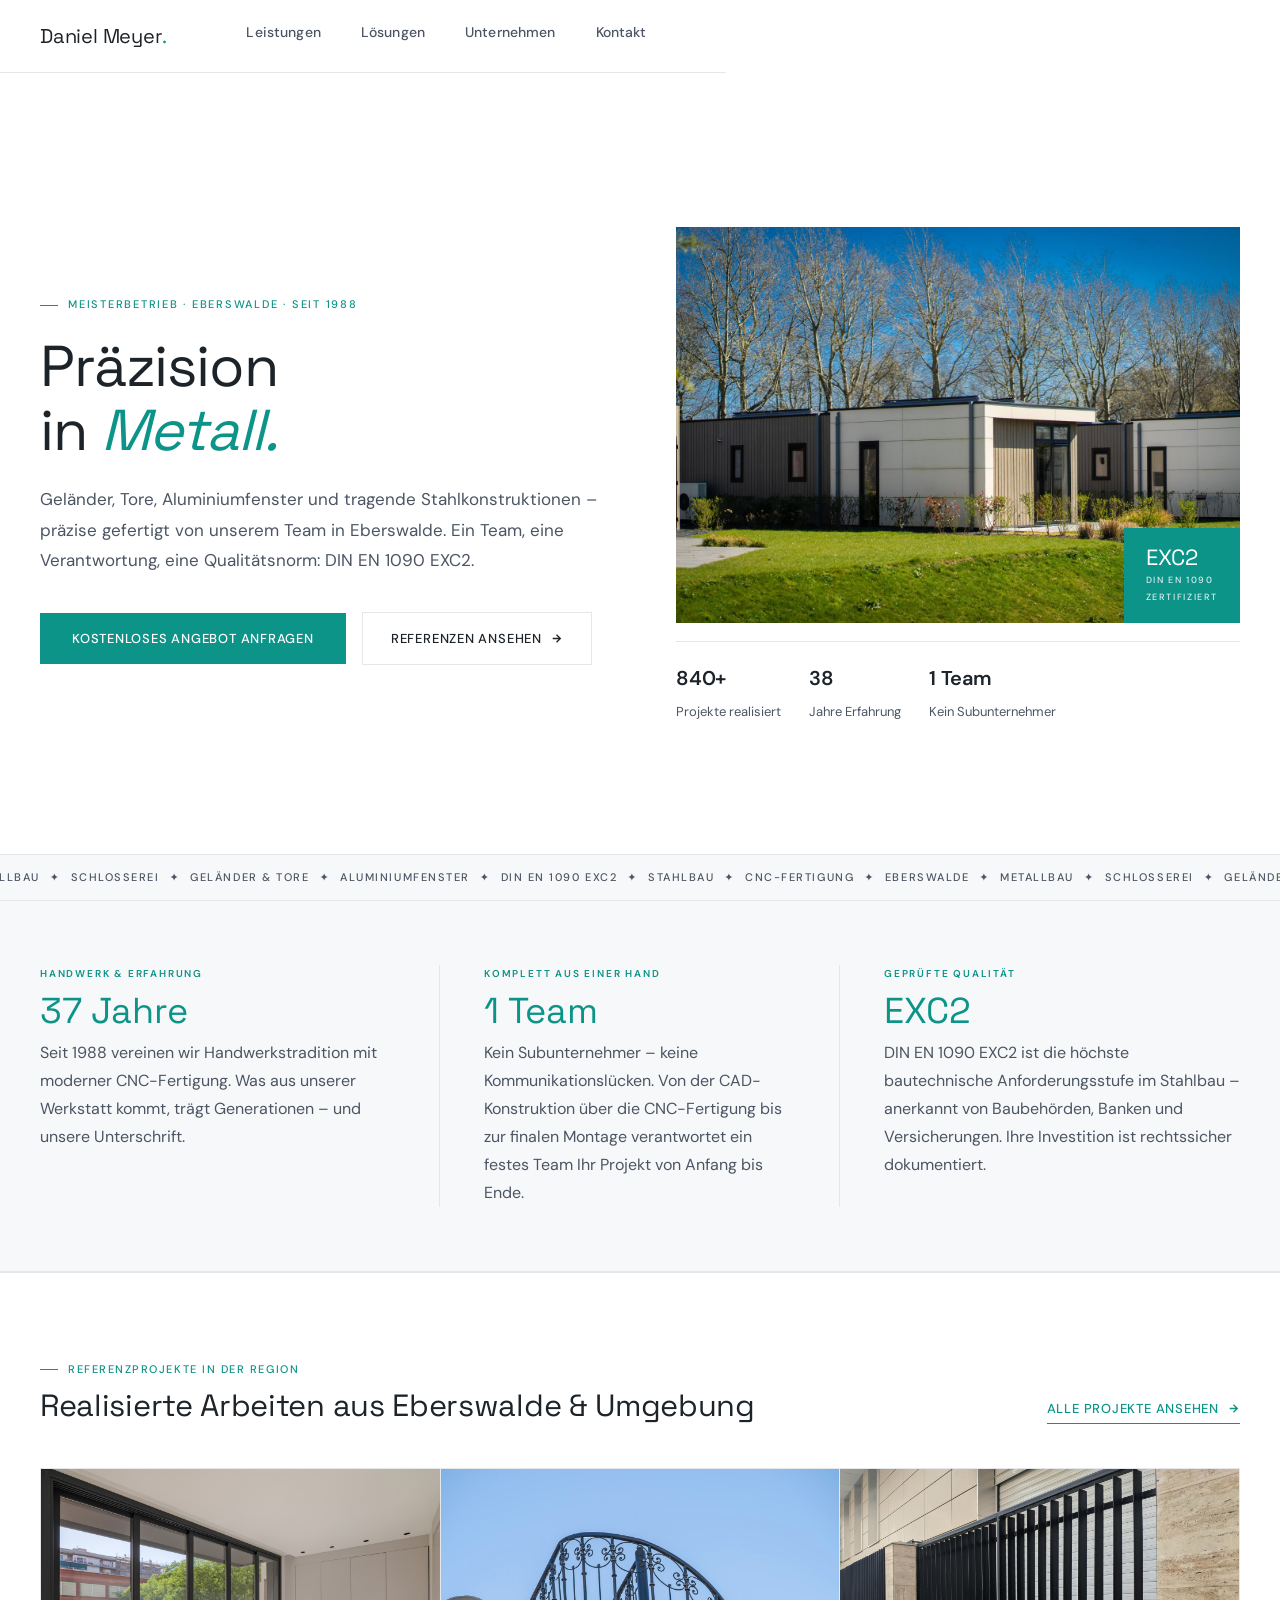
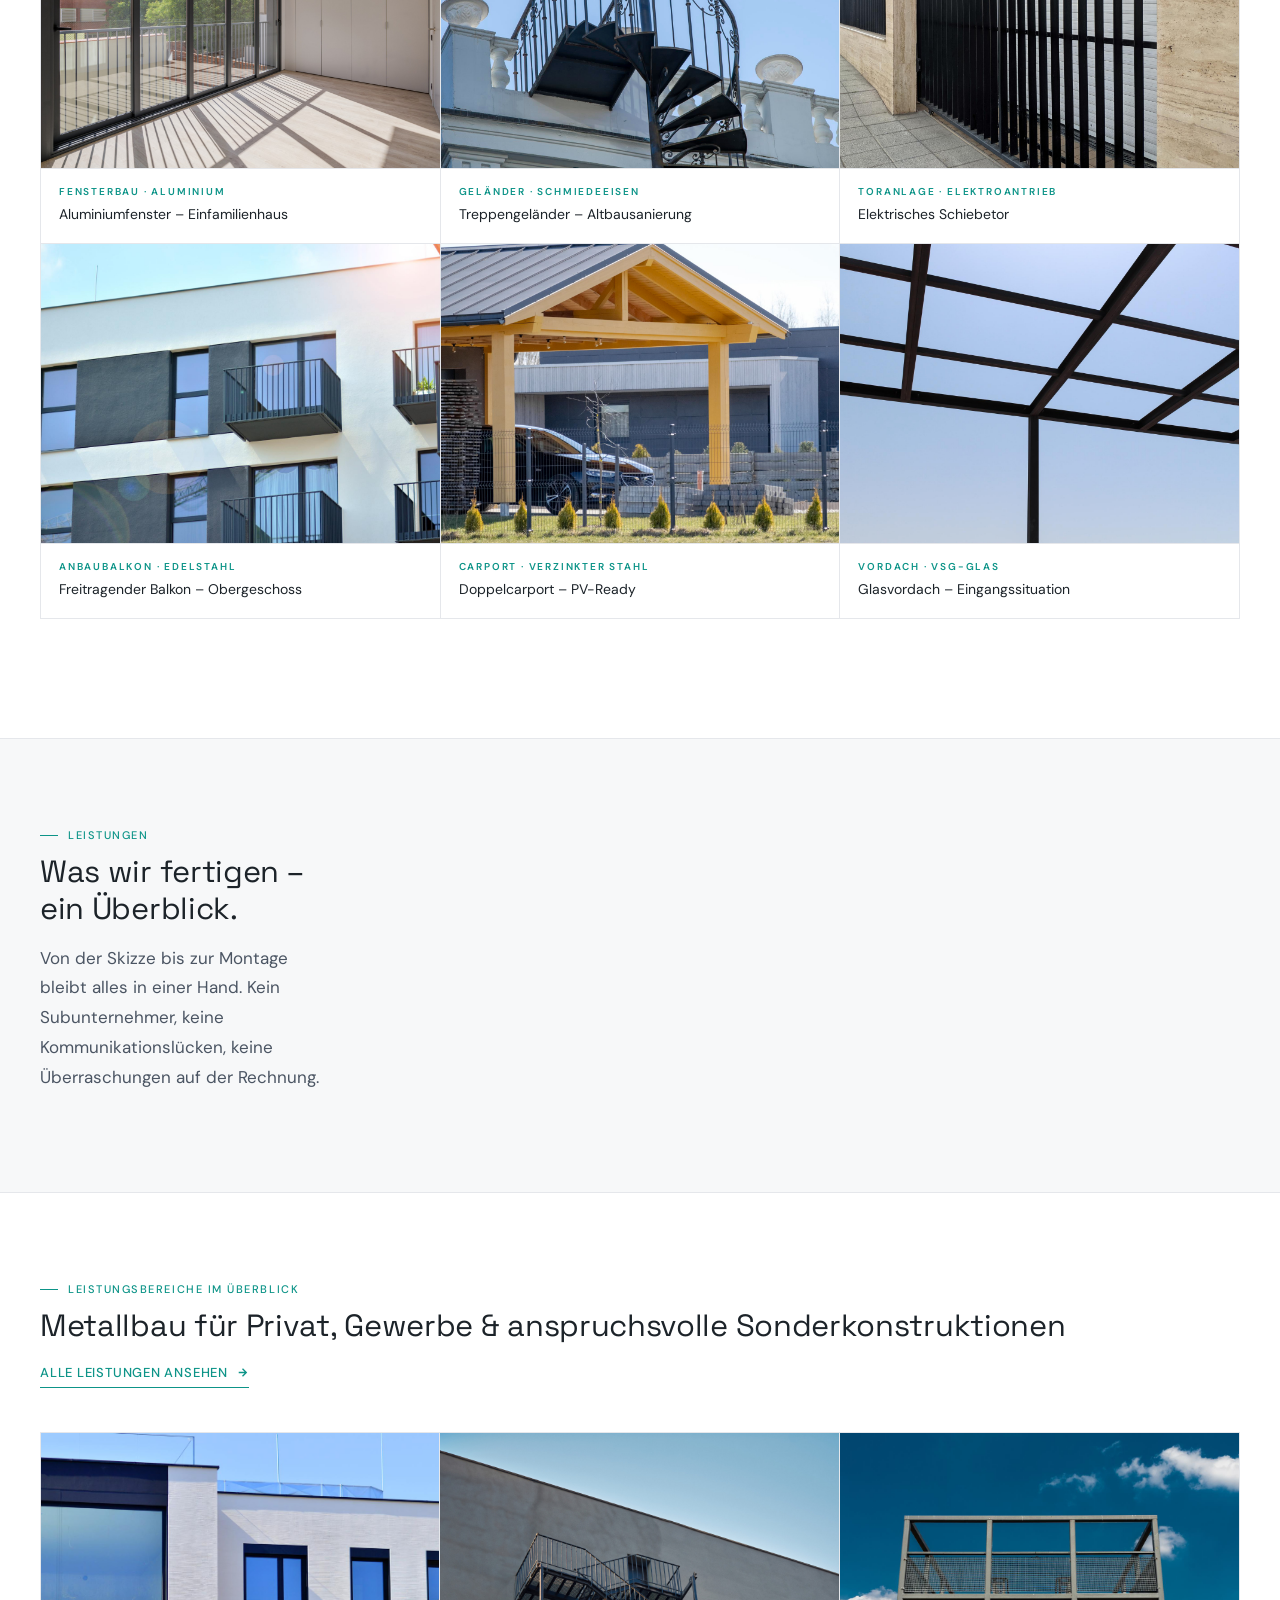
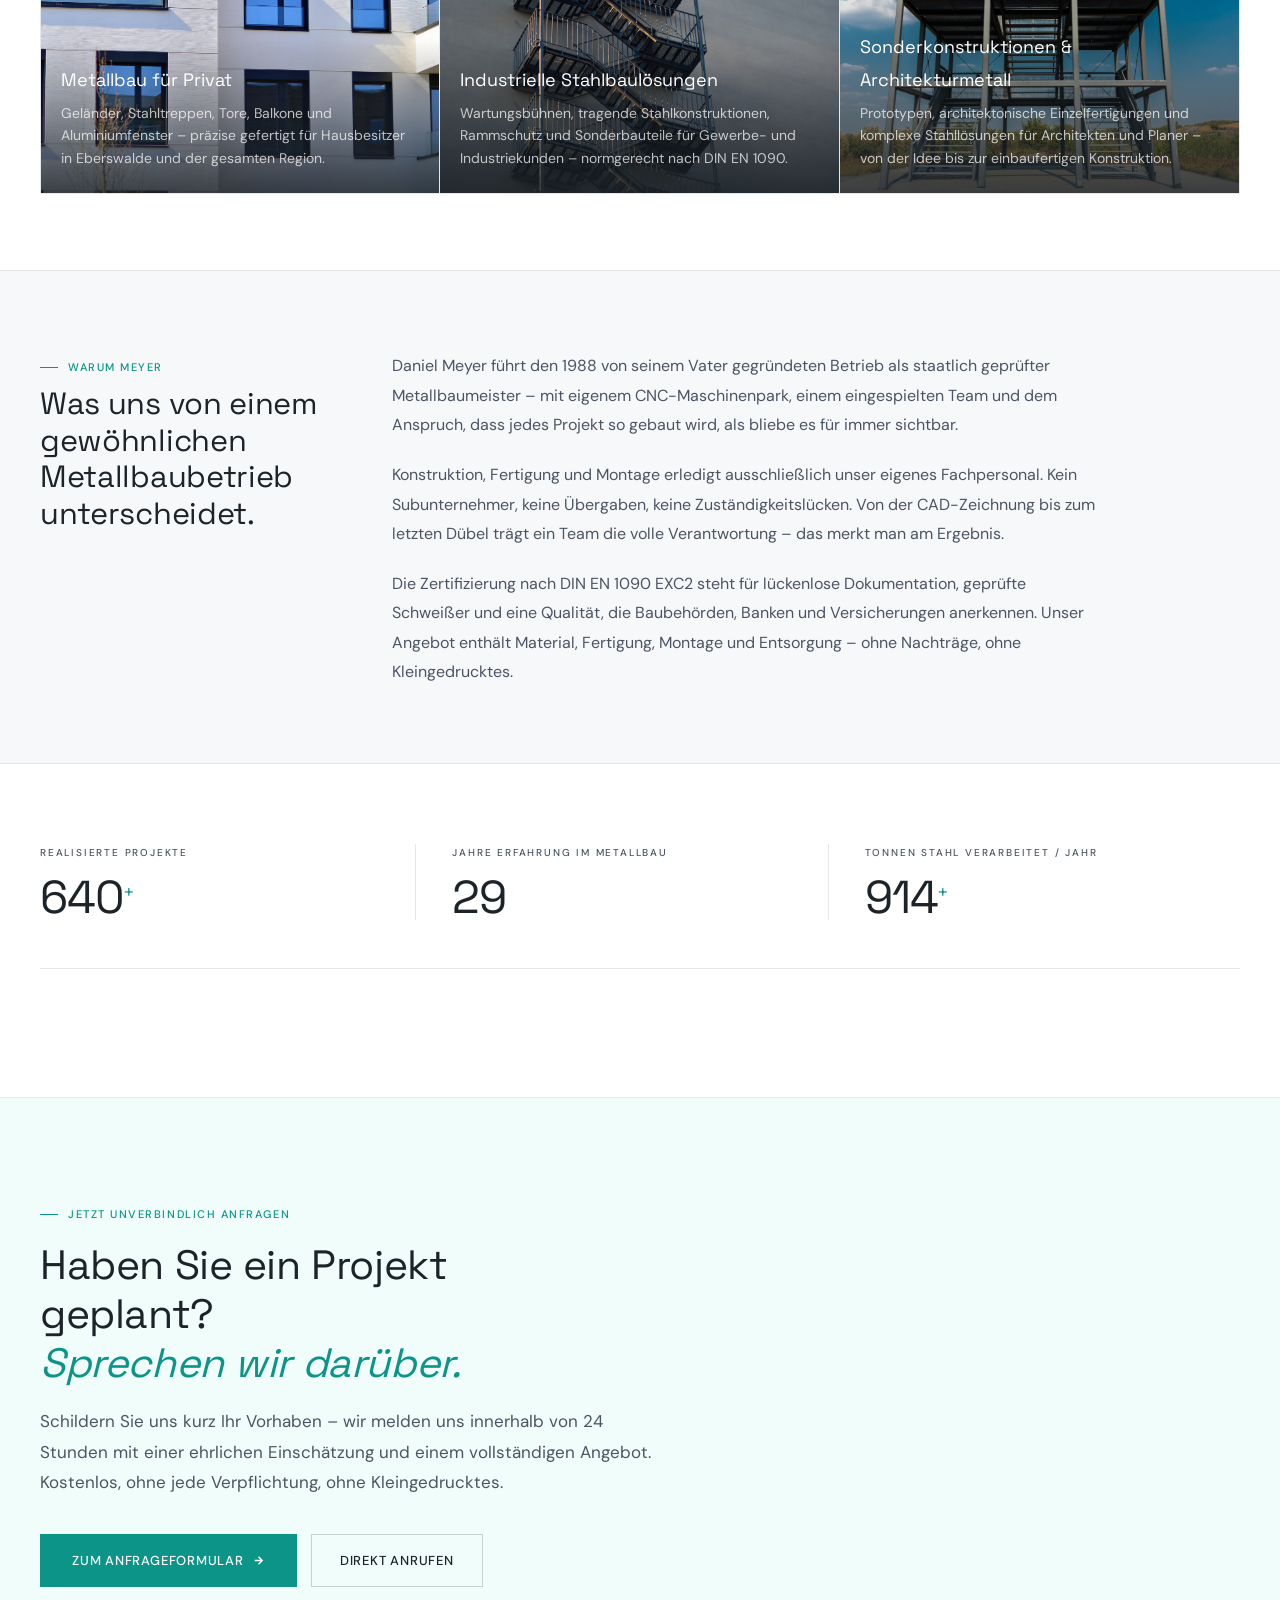
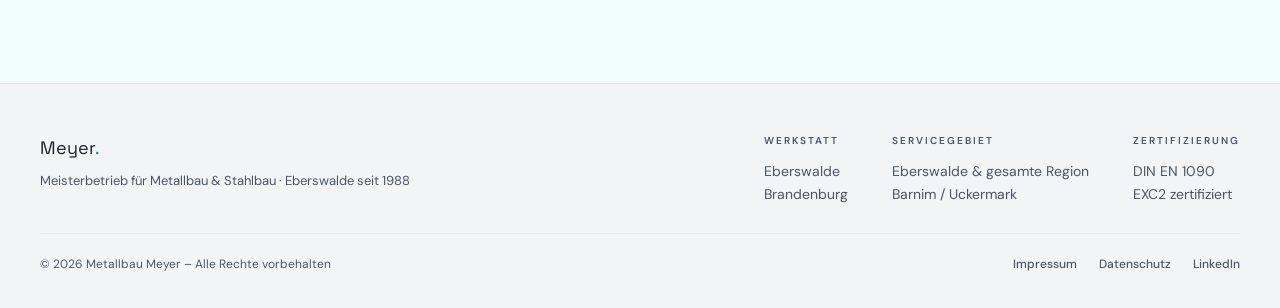
==== commit 3ab18696: "Initial commit" ====
--- a/index.html
+++ b/index.html
@@ -522,6 +522,8 @@
         align-items: start;
     }
     .services-lede p { font-size: 17px; line-height: 1.75; color: var(--ink-soft); margin: 16px 0 24px; }
+    .services-prose { display: flex; flex-direction: column; gap: 20px; padding-top: 4px; }
+    .services-prose p { font-size: 16px; line-height: 1.85; color: var(--ink-soft); max-width: 64ch; }
 
     .srv-grid {
         display: grid;
@@ -854,20 +856,16 @@
             <div class="mq-item"><span>Geländer &amp; Tore</span><span class="mq-sep">✦</span></div>
             <div class="mq-item"><span>Aluminiumfenster</span><span class="mq-sep">✦</span></div>
             <div class="mq-item"><span>DIN EN 1090 EXC2</span><span class="mq-sep">✦</span></div>
-            <div class="mq-item"><span>Meisterbetrieb</span><span class="mq-sep">✦</span></div>
             <div class="mq-item"><span>Stahlbau</span><span class="mq-sep">✦</span></div>
             <div class="mq-item"><span>CNC-Fertigung</span><span class="mq-sep">✦</span></div>
-            <div class="mq-item"><span>Fensterbau</span><span class="mq-sep">✦</span></div>
             <div class="mq-item"><span>Eberswalde</span><span class="mq-sep">✦</span></div>
             <div class="mq-item"><span>Metallbau</span><span class="mq-sep">✦</span></div>
             <div class="mq-item"><span>Schlosserei</span><span class="mq-sep">✦</span></div>
             <div class="mq-item"><span>Geländer &amp; Tore</span><span class="mq-sep">✦</span></div>
             <div class="mq-item"><span>Aluminiumfenster</span><span class="mq-sep">✦</span></div>
             <div class="mq-item"><span>DIN EN 1090 EXC2</span><span class="mq-sep">✦</span></div>
-            <div class="mq-item"><span>Meisterbetrieb</span><span class="mq-sep">✦</span></div>
             <div class="mq-item"><span>Stahlbau</span><span class="mq-sep">✦</span></div>
             <div class="mq-item"><span>CNC-Fertigung</span><span class="mq-sep">✦</span></div>
-            <div class="mq-item"><span>Fensterbau</span><span class="mq-sep">✦</span></div>
             <div class="mq-item"><span>Eberswalde</span><span class="mq-sep">✦</span></div>
         </div>
     </div>
@@ -984,62 +982,13 @@
     <div class="services-inner">
         <div class="services-layout">
             <div class="services-lede reveal">
-                <div class="label">Leistungen für Privatkunden</div>
-                <h2 class="sh" id="services-heading">Metallbau für Ihr Zuhause – alles aus einer Hand.</h2>
-                <p>Als Privatperson verdienen Sie einen Partner, dem Sie vertrauen können – von der ersten Skizze bis zur abgenommenen Montage. Kein Subunternehmer, keine Überraschungen auf der Rechnung. Alles kommt aus unserer Werkstatt in Eberswalde.</p>
-                <a href="anfrage.html" class="btn btn-solid">Jetzt kostenlos anfragen</a>
-            </div>
-            <div class="srv-grid reveal rv1">
-                <div class="srv-cell">
-                    <svg class="srv-icon" fill="none" stroke="currentColor" stroke-width="1.5" viewBox="0 0 24 24" aria-hidden="true"><path stroke-linecap="round" stroke-linejoin="round" d="M3.75 6A2.25 2.25 0 016 3.75h12A2.25 2.25 0 0120.25 6v12A2.25 2.25 0 0118 20.25H6A2.25 2.25 0 013.75 18V6z"/></svg>
-                    <h3>Tor- &amp; Zaunanlagen</h3>
-                    <p>Elektrisch betrieben, feuerverzinkt und dauerhaft wartungsarm.</p>
-                </div>
-                <div class="srv-cell">
-                    <svg class="srv-icon" fill="none" stroke="currentColor" stroke-width="1.5" viewBox="0 0 24 24" aria-hidden="true"><path stroke-linecap="round" stroke-linejoin="round" d="M9 9V4.5M9 9H4.5M9 15v4.5M9 15H4.5M15 9h4.5M15 9V4.5M15 15h4.5M15 15v4.5"/></svg>
-                    <h3>Geländer &amp; Brüstungen</h3>
-                    <p>Edelstahl, Schmiedeeisen oder Aluminium – individuell gefertigt.</p>
-                </div>
-                <div class="srv-cell">
-                    <svg class="srv-icon" fill="none" stroke="currentColor" stroke-width="1.5" viewBox="0 0 24 24" aria-hidden="true"><path stroke-linecap="round" stroke-linejoin="round" d="M3 7.5L7.5 3m0 0L12 7.5M7.5 3v13.5m13.5 0L16.5 21m0 0L12 16.5m4.5 4.5V7.5"/></svg>
-                    <h3>Stahltreppen</h3>
-                    <p>Freitragende Konstruktionen inkl. Statiknachweis und Baugenehmigung.</p>
-                </div>
-                <div class="srv-cell">
-                    <svg class="srv-icon" fill="none" stroke="currentColor" stroke-width="1.5" viewBox="0 0 24 24" aria-hidden="true"><path stroke-linecap="round" stroke-linejoin="round" d="M16.5 10.5V6.75a4.5 4.5 0 10-9 0v3.75m-.75 11.25h10.5a2.25 2.25 0 002.25-2.25v-6.75a2.25 2.25 0 00-2.25-2.25H6.75a2.25 2.25 0 00-2.25 2.25v6.75a2.25 2.25 0 002.25 2.25z"/></svg>
-                    <h3>Garagentore</h3>
-                    <p>Smart-Home-fähig, maßgefertigt in allen RAL-Farben.</p>
-                </div>
-                <div class="srv-cell">
-                    <svg class="srv-icon" fill="none" stroke="currentColor" stroke-width="1.5" viewBox="0 0 24 24" aria-hidden="true"><path stroke-linecap="round" stroke-linejoin="round" d="M2.25 12l8.954-8.955c.44-.439 1.152-.439 1.591 0L21.75 12M4.5 9.75v10.125c0 .621.504 1.125 1.125 1.125H9.75v-4.875c0-.621.504-1.125 1.125-1.125h2.25c.621 0 1.125.504 1.125 1.125V21h4.125c.621 0 1.125-.504 1.125-1.125V9.75"/></svg>
-                    <h3>Anbaubalkone</h3>
-                    <p>Freitragende Stahl- und Edelstahlbalkone inkl. Bauantrag.</p>
-                </div>
-                <div class="srv-cell">
-                    <svg class="srv-icon" fill="none" stroke="currentColor" stroke-width="1.5" viewBox="0 0 24 24" aria-hidden="true"><path stroke-linecap="round" stroke-linejoin="round" d="M3 12l2-2m0 0l7-7 7 7M5 10v10a1 1 0 001 1h3m10-11l2 2m-2-2v10a1 1 0 01-1 1h-3m-6 0a1 1 0 001-1v-4a1 1 0 011-1h2a1 1 0 011 1v4a1 1 0 001 1m-6 0h6"/></svg>
-                    <h3>Vordächer &amp; Überdachungen</h3>
-                    <p>VSG-Glas, Polycarbonat oder Aluminium – wetterfest und elegant.</p>
-                </div>
-                <div class="srv-cell">
-                    <svg class="srv-icon" fill="none" stroke="currentColor" stroke-width="1.5" viewBox="0 0 24 24" aria-hidden="true"><path stroke-linecap="round" stroke-linejoin="round" d="M8.25 21v-4.875c0-.621.504-1.125 1.125-1.125h2.25c.621 0 1.125.504 1.125 1.125V21m0 0h4.5V3.545M12.75 21h7.5V10.75M2.25 21h1.5m18 0h-18M2.25 9l4.5-1.636M18.75 3l-1.5.545m0 6.205l3 1m1.5.5l-1.5-.5"/></svg>
-                    <h3>Stahl- &amp; Alu-Haustüren</h3>
-                    <p>Einbruchhemmend RC2/RC3, alle RAL-Farben, energiesparend.</p>
-                </div>
-                <div class="srv-cell">
-                    <svg class="srv-icon" fill="none" stroke="currentColor" stroke-width="1.5" viewBox="0 0 24 24" aria-hidden="true"><path stroke-linecap="round" stroke-linejoin="round" d="M9 17.25v1.007a3 3 0 01-.879 2.122L7.5 21h9l-.621-.621A3 3 0 0115 18.257V17.25m6-12V15a2.25 2.25 0 01-2.25 2.25H5.25A2.25 2.25 0 013 15V5.25m18 0A2.25 2.25 0 0018.75 3H5.25A2.25 2.25 0 003 5.25m18 0H3"/></svg>
-                    <h3>Einbruchschutzgitter</h3>
-                    <p>Schmiedeeisen, maßgefertigt – wirksamer Schutz mit Stil.</p>
-                </div>
-                <div class="srv-cell">
-                    <svg class="srv-icon" fill="none" stroke="currentColor" stroke-width="1.5" viewBox="0 0 24 24" aria-hidden="true"><path stroke-linecap="round" stroke-linejoin="round" d="M3.75 3.75h16.5v16.5H3.75V3.75zm8.25 0v16.5M3.75 12h16.5"/></svg>
-                    <h3>Aluminiumfenster</h3>
-                    <p>2- oder 3-fach verglast, schmalrahmig und wärmedämmend.</p>
-                </div>
-                <div class="srv-cell">
-                    <svg class="srv-icon" fill="none" stroke="currentColor" stroke-width="1.5" viewBox="0 0 24 24" aria-hidden="true"><path stroke-linecap="round" stroke-linejoin="round" d="M3.75 3.75v4.5m0-4.5h4.5m-4.5 0L9 9M3.75 20.25v-4.5m0 4.5h4.5m-4.5 0L9 15M20.25 3.75h-4.5m4.5 0v4.5m0-4.5L15 9m5.25 11.25h-4.5m4.5 0v-4.5m0 4.5L15 15"/></svg>
-                    <h3>Carports &amp; Markisen</h3>
-                    <p>PV-tauglich, als Einzel- oder Doppelanlage, inkl. Fundament.</p>
-                </div>
+                <div class="label">Leistungen</div>
+                <h2 class="sh" id="services-heading">Was wir fertigen – ein Überblick.</h2>
+                <p>Von der Skizze bis zur Montage bleibt alles in einer Hand. Kein Subunternehmer, keine Kommunikationslücken, keine Überraschungen auf der Rechnung.</p>
+            </div>
+            <div class="services-prose reveal rv1">
+                <p>Das Gros unserer Arbeit entfällt auf Geländer, Brüstungen und Treppenanlagen – in Edelstahl, Schmiedeeisen oder Aluminium, je nach Architektur und Budget. Tor- und Zaunanlagen fertigen wir feuerverzinkt und auf Wunsch mit Elektroantrieb. Wer mehr Außenfläche braucht, findet im freitragenden Anbaubalkon eine dauerhaft solide Lösung inklusive Statiknachweis und Bauantragsbegleitung.</p>
+                <p>Hinzu kommen Glasvordächer, Carports, Garagentore und einbruchhemmende Stahl- und Aluminiumtüren sowie Aluminiumfenster in 2- oder 3-fach-Verglasung. Für Gewerbetreibende und Industriekunden bieten wir tragende Stahlkonstruktionen, Wartungsbühnen und Rammschutz – alles normgerecht nach DIN EN 1090 EXC2 und lückenlos dokumentiert.</p>
             </div>
         </div>
     </div>
@@ -1091,32 +1040,15 @@
 ══════════════════════════════════ -->
 <section id="why" aria-labelledby="why-heading">
     <div class="why-inner">
-        <div class="section-head reveal">
-            <div>
-                <div class="label">Ihre Vorteile auf einen Blick</div>
-                <h2 class="sh" id="why-heading">Warum Kunden Metallbau Meyer vertrauen</h2>
-            </div>
-        </div>
-        <div class="why-grid reveal rv1">
-            <div class="why-cell">
-                <div class="why-num" aria-hidden="true">01</div>
-                <h3>Meisterbetrieb in zweiter Generation</h3>
-                <p>Daniel Meyer führt den 1988 gegründeten Betrieb als staatlich geprüfter Metallbaumeister. Was als Schlossereibetrieb begann, ist heute ein moderner Fachbetrieb mit eigenem CNC-Maschinenpark und eingespieltem Team.</p>
-            </div>
-            <div class="why-cell">
-                <div class="why-num" aria-hidden="true">02</div>
-                <h3>Fertigung &amp; Montage aus einer Hand – ohne Subunternehmer</h3>
-                <p>Wir konstruieren, schweißen und montieren ausschließlich mit eigenem Fachpersonal. Von der CAD-Zeichnung bis zum letzten Dübel tragen wir die volle Verantwortung – und das merken Sie an jedem Ergebnis.</p>
-            </div>
-            <div class="why-cell">
-                <div class="why-num" aria-hidden="true">03</div>
-                <h3>Zertifiziert nach DIN EN 1090 EXC2 – baurechtlich sicher</h3>
-                <p>Unsere Zertifizierung ist die höchste bautechnische Anforderungsstufe im Stahlbau. Das bedeutet für Sie: lückenlose Dokumentation, geprüfte Schweißer und eine Qualität, die von Baubehörden, Banken und Versicherungen anerkannt wird.</p>
-            </div>
-            <div class="why-cell">
-                <div class="why-num" aria-hidden="true">04</div>
-                <h3>Transparente Festpreise – keine Nachträge</h3>
-                <p>Unser Angebot enthält Material, Fertigung, Montage und Entsorgung. Keine versteckten Kosten, keine unangenehmen Überraschungen. Ändert sich etwas, sprechen wir vorher miteinander – bevor es auf der Rechnung erscheint.</p>
+        <div class="services-layout">
+            <div class="services-lede reveal">
+                <div class="label">Warum Meyer</div>
+                <h2 class="sh" id="why-heading">Was uns von einem gewöhnlichen Metallbaubetrieb unterscheidet.</h2>
+            </div>
+            <div class="services-prose reveal rv1">
+                <p>Daniel Meyer führt den 1988 von seinem Vater gegründeten Betrieb als staatlich geprüfter Metallbaumeister – mit eigenem CNC-Maschinenpark, einem eingespielten Team und dem Anspruch, dass jedes Projekt so gebaut wird, als bliebe es für immer sichtbar.</p>
+                <p>Konstruktion, Fertigung und Montage erledigt ausschließlich unser eigenes Fachpersonal. Kein Subunternehmer, keine Übergaben, keine Zuständigkeitslücken. Von der CAD-Zeichnung bis zum letzten Dübel trägt ein Team die volle Verantwortung – das merkt man am Ergebnis.</p>
+                <p>Die Zertifizierung nach DIN EN 1090 EXC2 steht für lückenlose Dokumentation, geprüfte Schweißer und eine Qualität, die Baubehörden, Banken und Versicherungen anerkennen. Unser Angebot enthält Material, Fertigung, Montage und Entsorgung – ohne Nachträge, ohne Kleingedrucktes.</p>
             </div>
         </div>
     </div>
@@ -1141,13 +1073,6 @@
                 <div class="stat-val"><span class="counter" data-t="1200">0</span><sup>+</sup></div>
             </div>
         </div>
-        <blockquote class="quote-block reveal rv1">
-            <div class="qbar" aria-hidden="true"></div>
-            <div>
-                <p class="qtext">„Metall formt man einmal. <em>Qualität bleibt.</em>"</p>
-                <cite class="qattr">— Daniel Meyer, Metallbaumeister &amp; Betriebsinhaber</cite>
-            </div>
-        </blockquote>
     </div>
 </section>
 
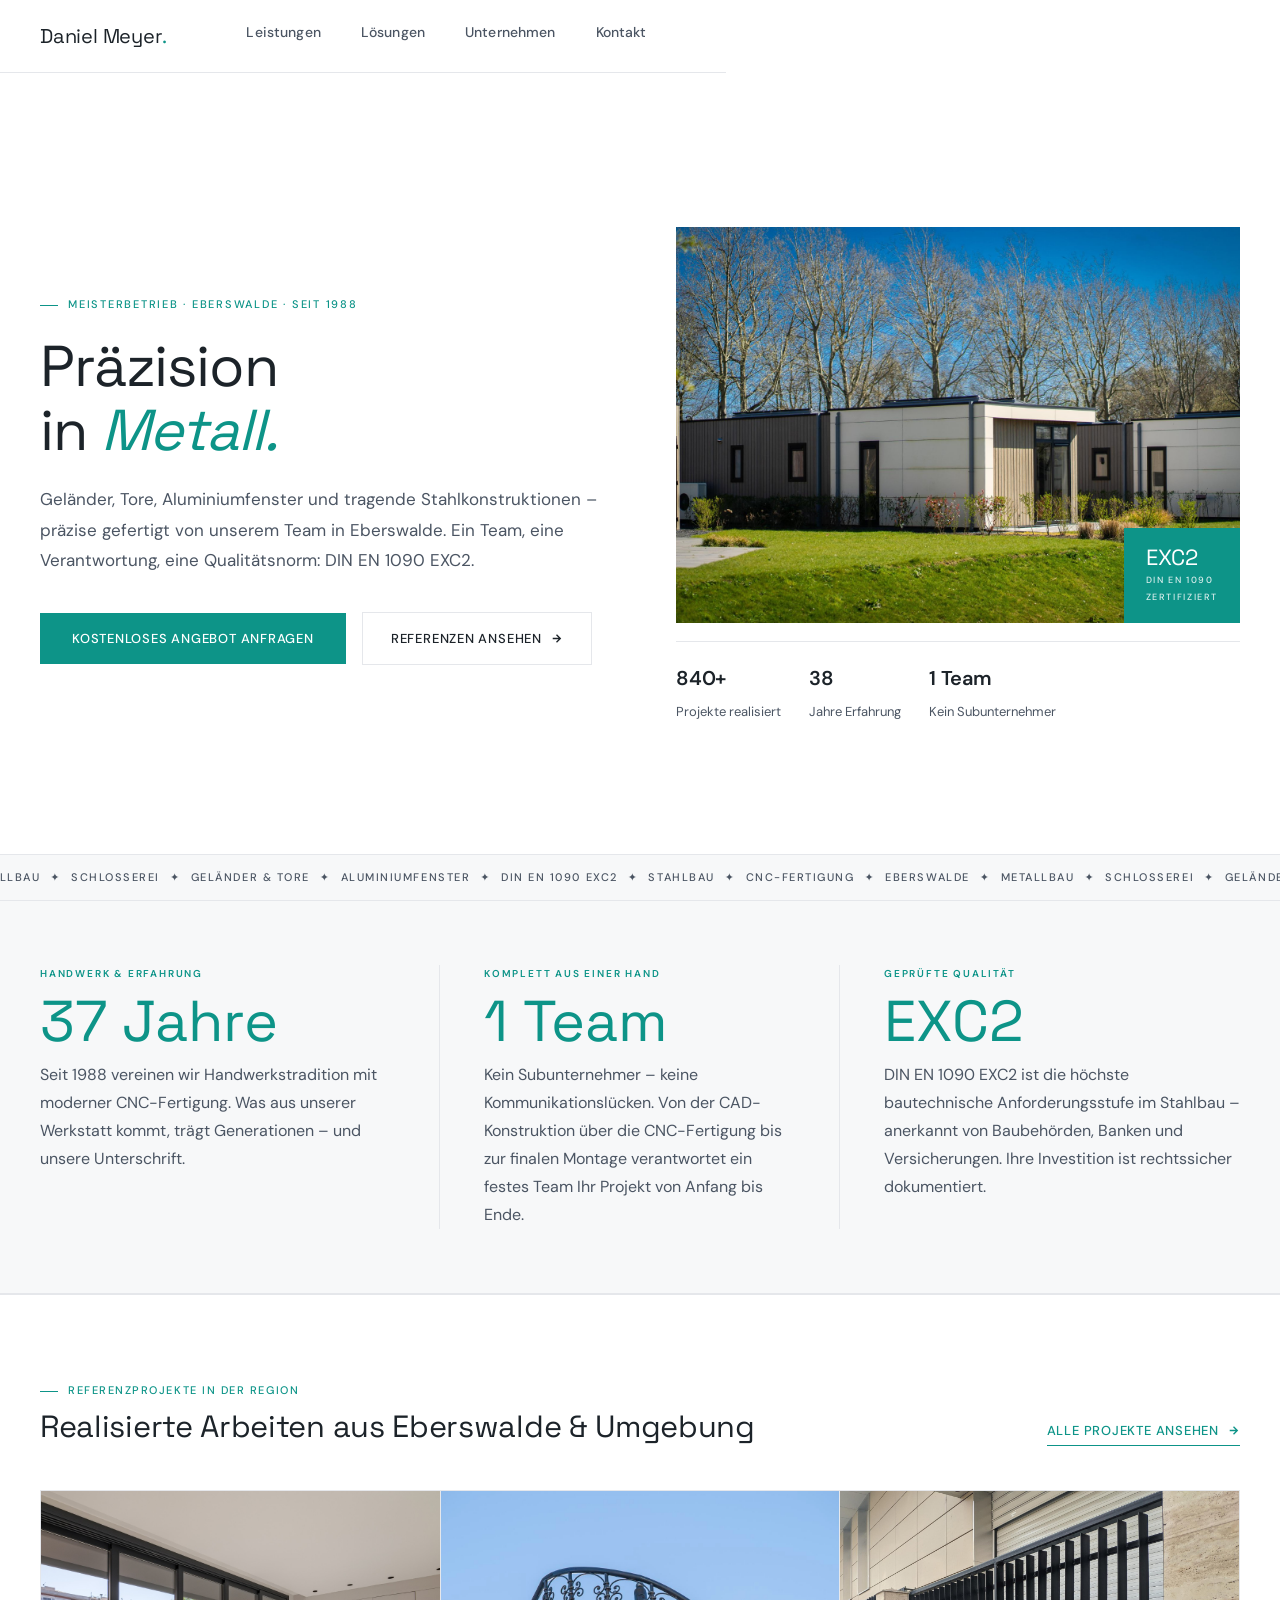
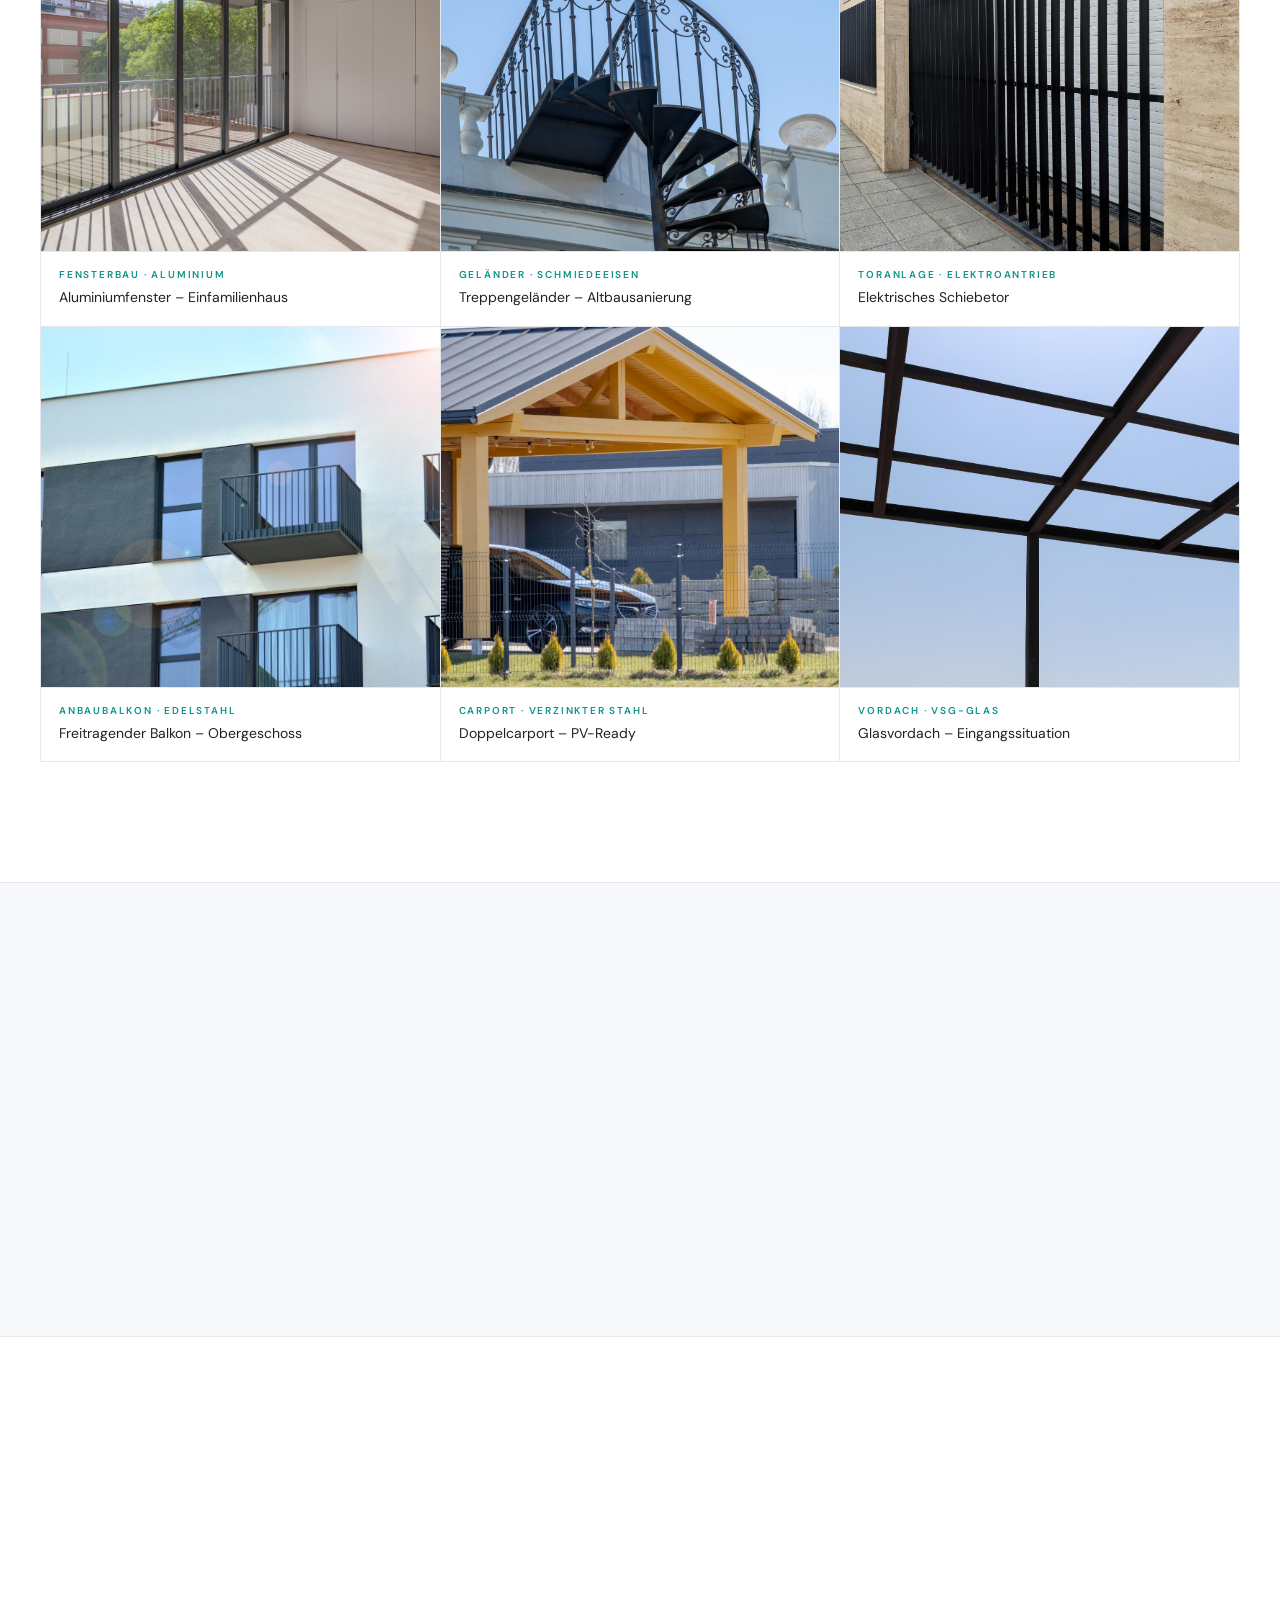
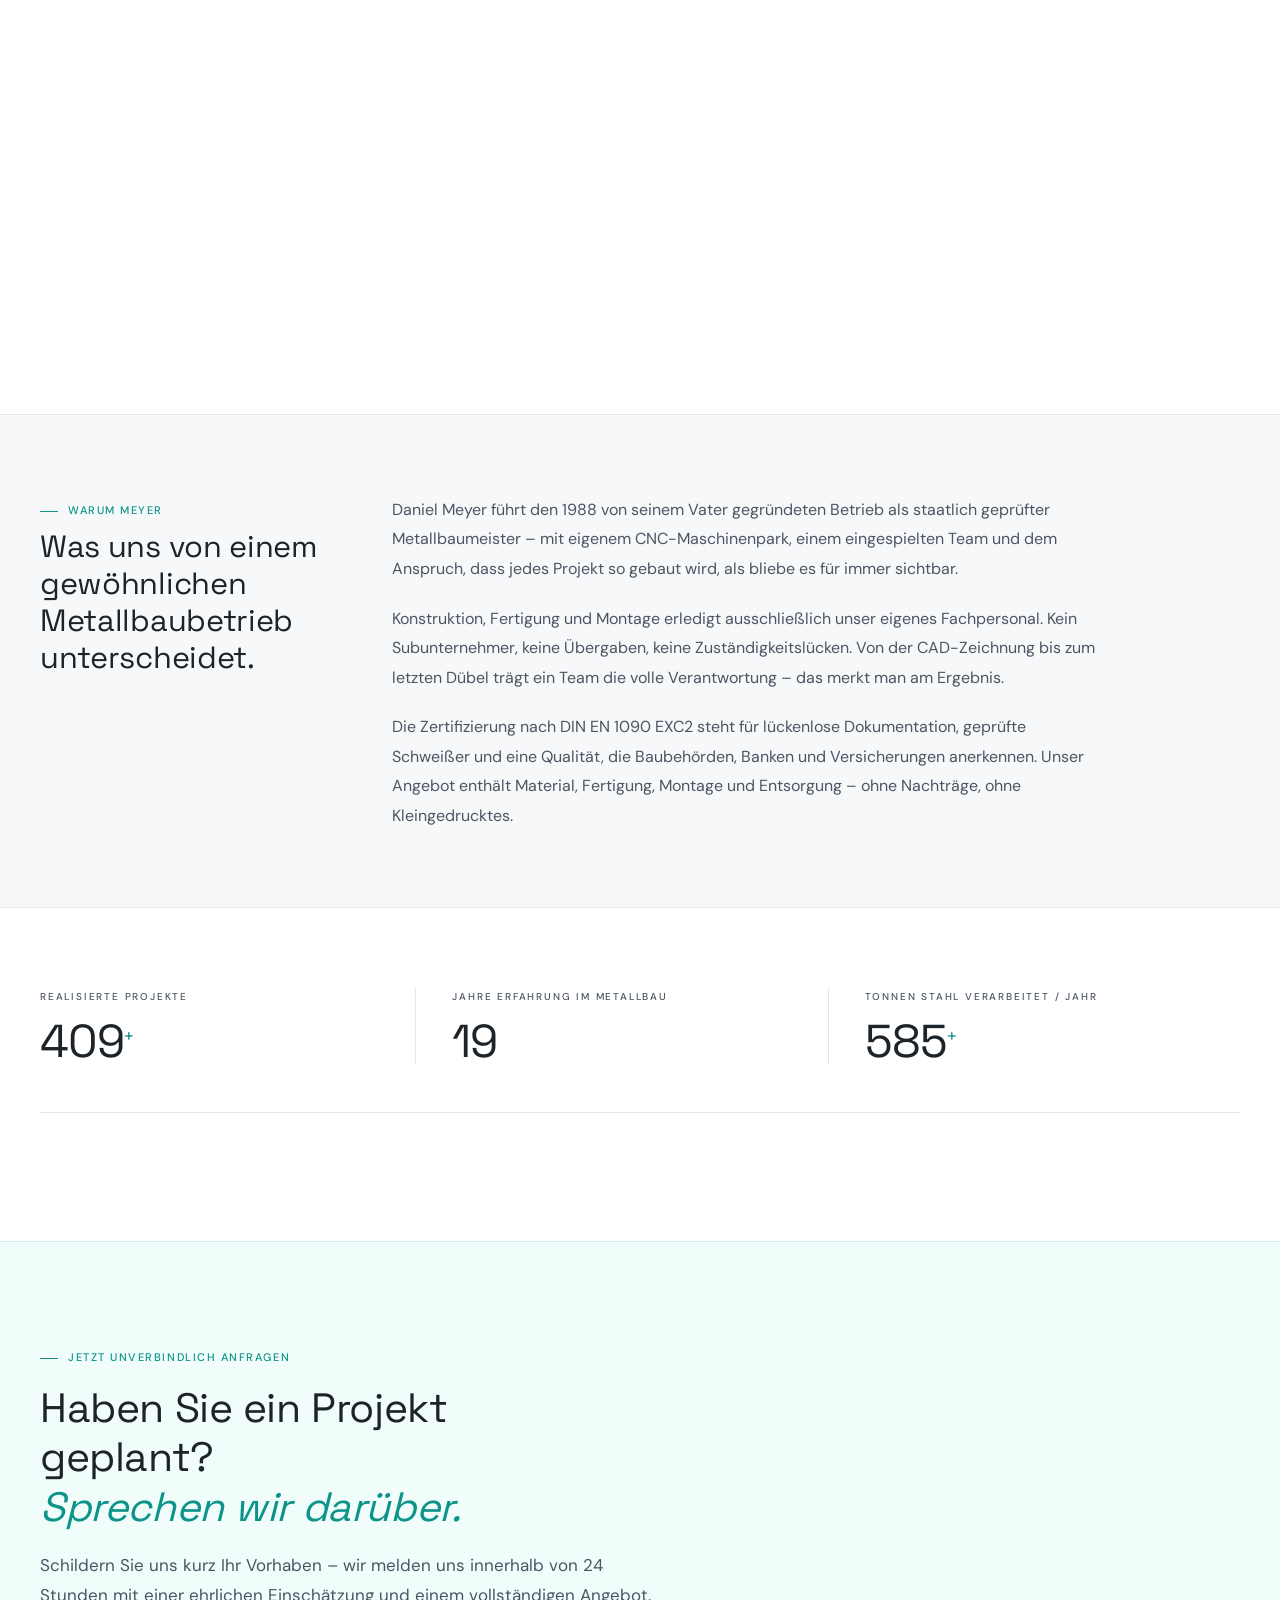
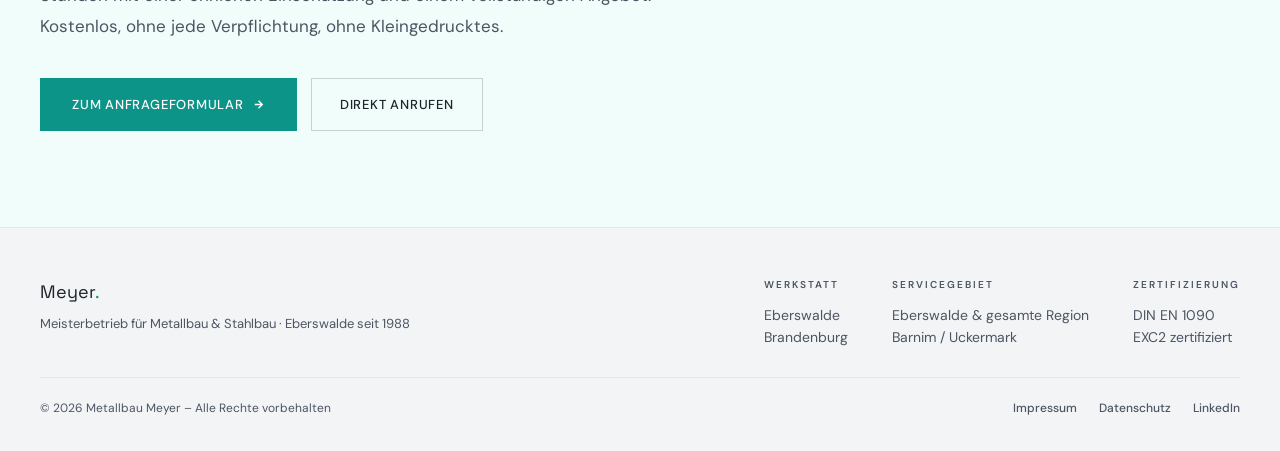
==== commit 8a1bb44c: "Initial commit" ====
--- a/index.html
+++ b/index.html
@@ -445,7 +445,7 @@
     }
     .intro-col:first-child { padding-left: 0; }
     .intro-col:last-child { border-right: none; padding-right: 0; }
-    .intro-num { font-family: var(--serif); font-size: 36px; font-weight: 400; color: var(--teal); line-height: 1; margin-bottom: 10px; }
+    .intro-num { font-family: var(--serif); font-size: clamp(2rem, 5vw, 3.6rem); font-weight: 400; color: var(--teal); line-height: 1; margin-bottom: 10px; }
     .intro-lbl { font-size: 10px; font-weight: 600; letter-spacing: 0.18em; text-transform: uppercase; color: var(--teal); margin-bottom: 10px; }
     .intro-col p { font-size: 16px; line-height: 1.75; color: var(--ink-soft); }
 
@@ -479,7 +479,7 @@
     .gi:hover { background: var(--mist); }
     .gi-img-wrap {
         overflow: hidden;
-        aspect-ratio: 4/3;
+        height: 360px;
         background: var(--mist);
     }
     .gi-img-wrap img {
@@ -504,6 +504,7 @@
     @media (max-width: 800px) {
         .gallery-inner { padding: 52px 24px; }
         .gallery-grid { grid-template-columns: repeat(2, 1fr); }
+        .gi-img-wrap { height: 270px; }
     }
     @media (max-width: 480px) {
         .gallery-grid { grid-template-columns: 1fr; }
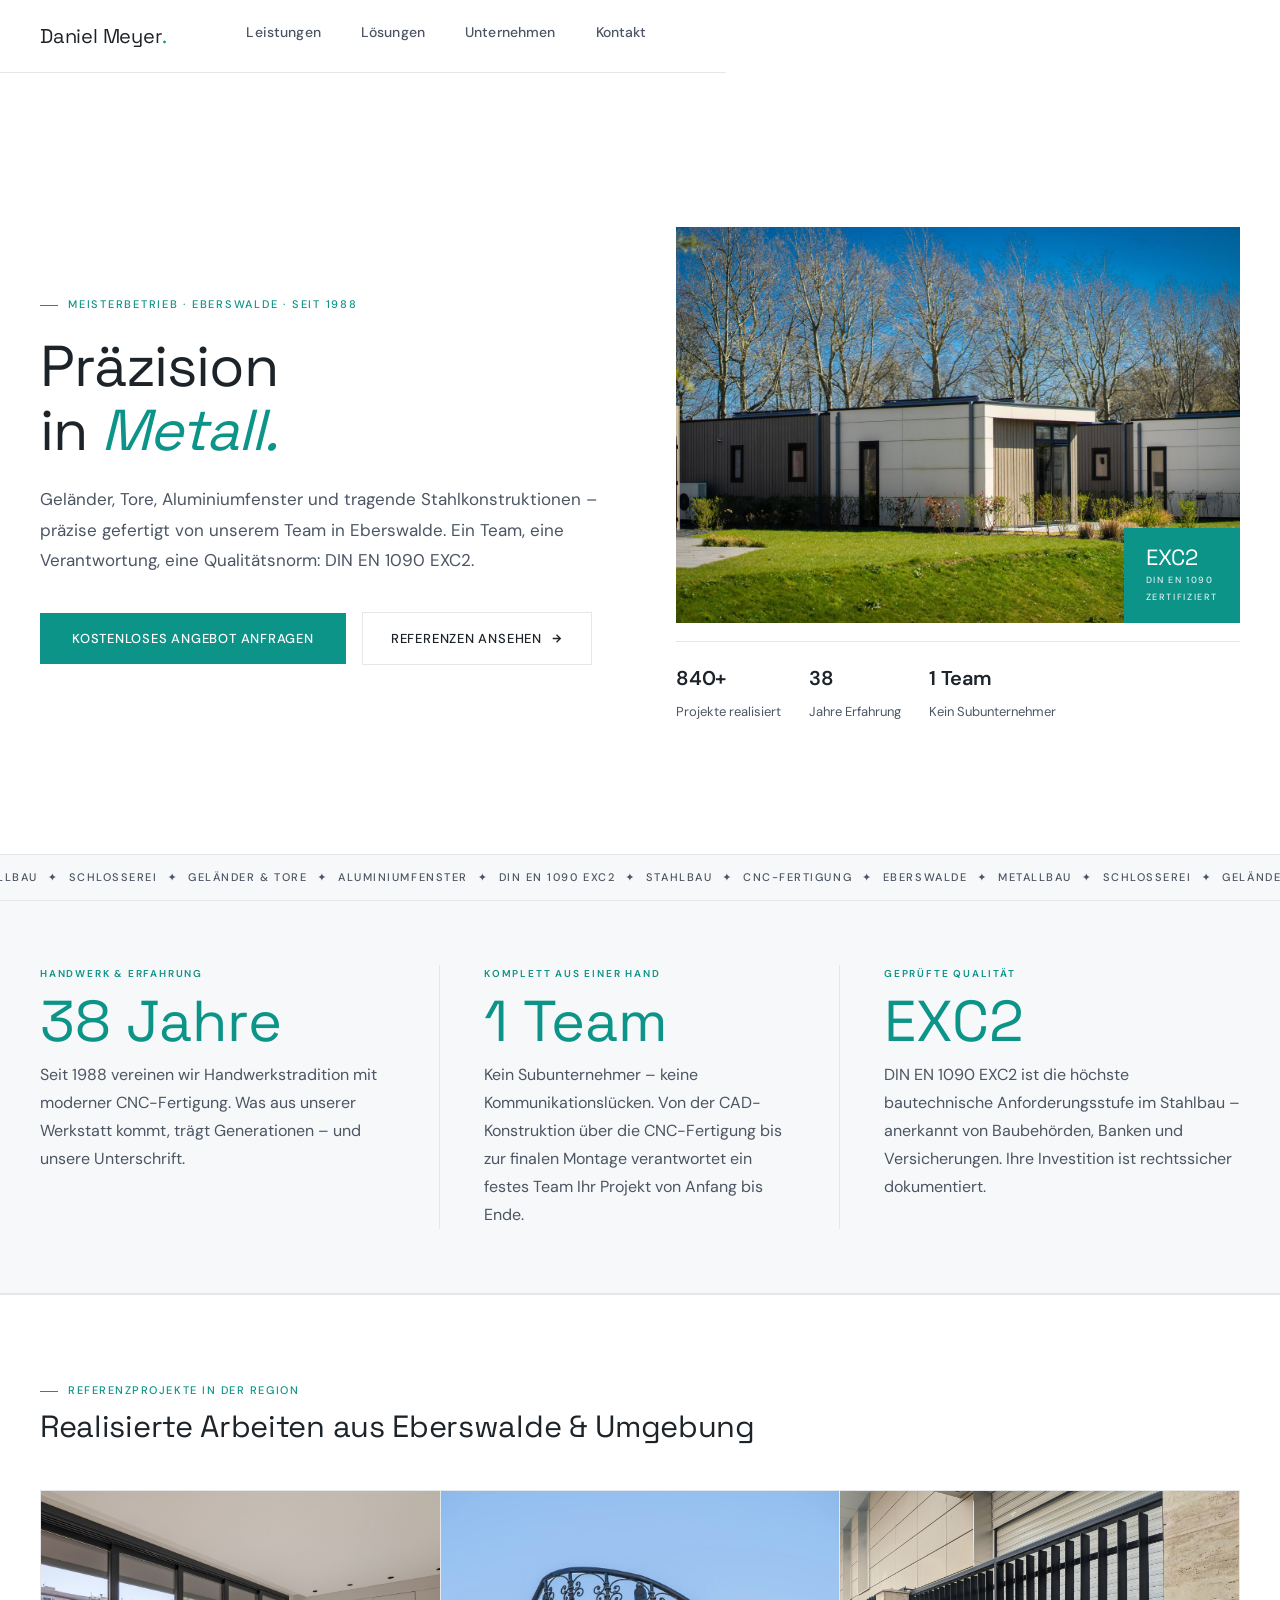
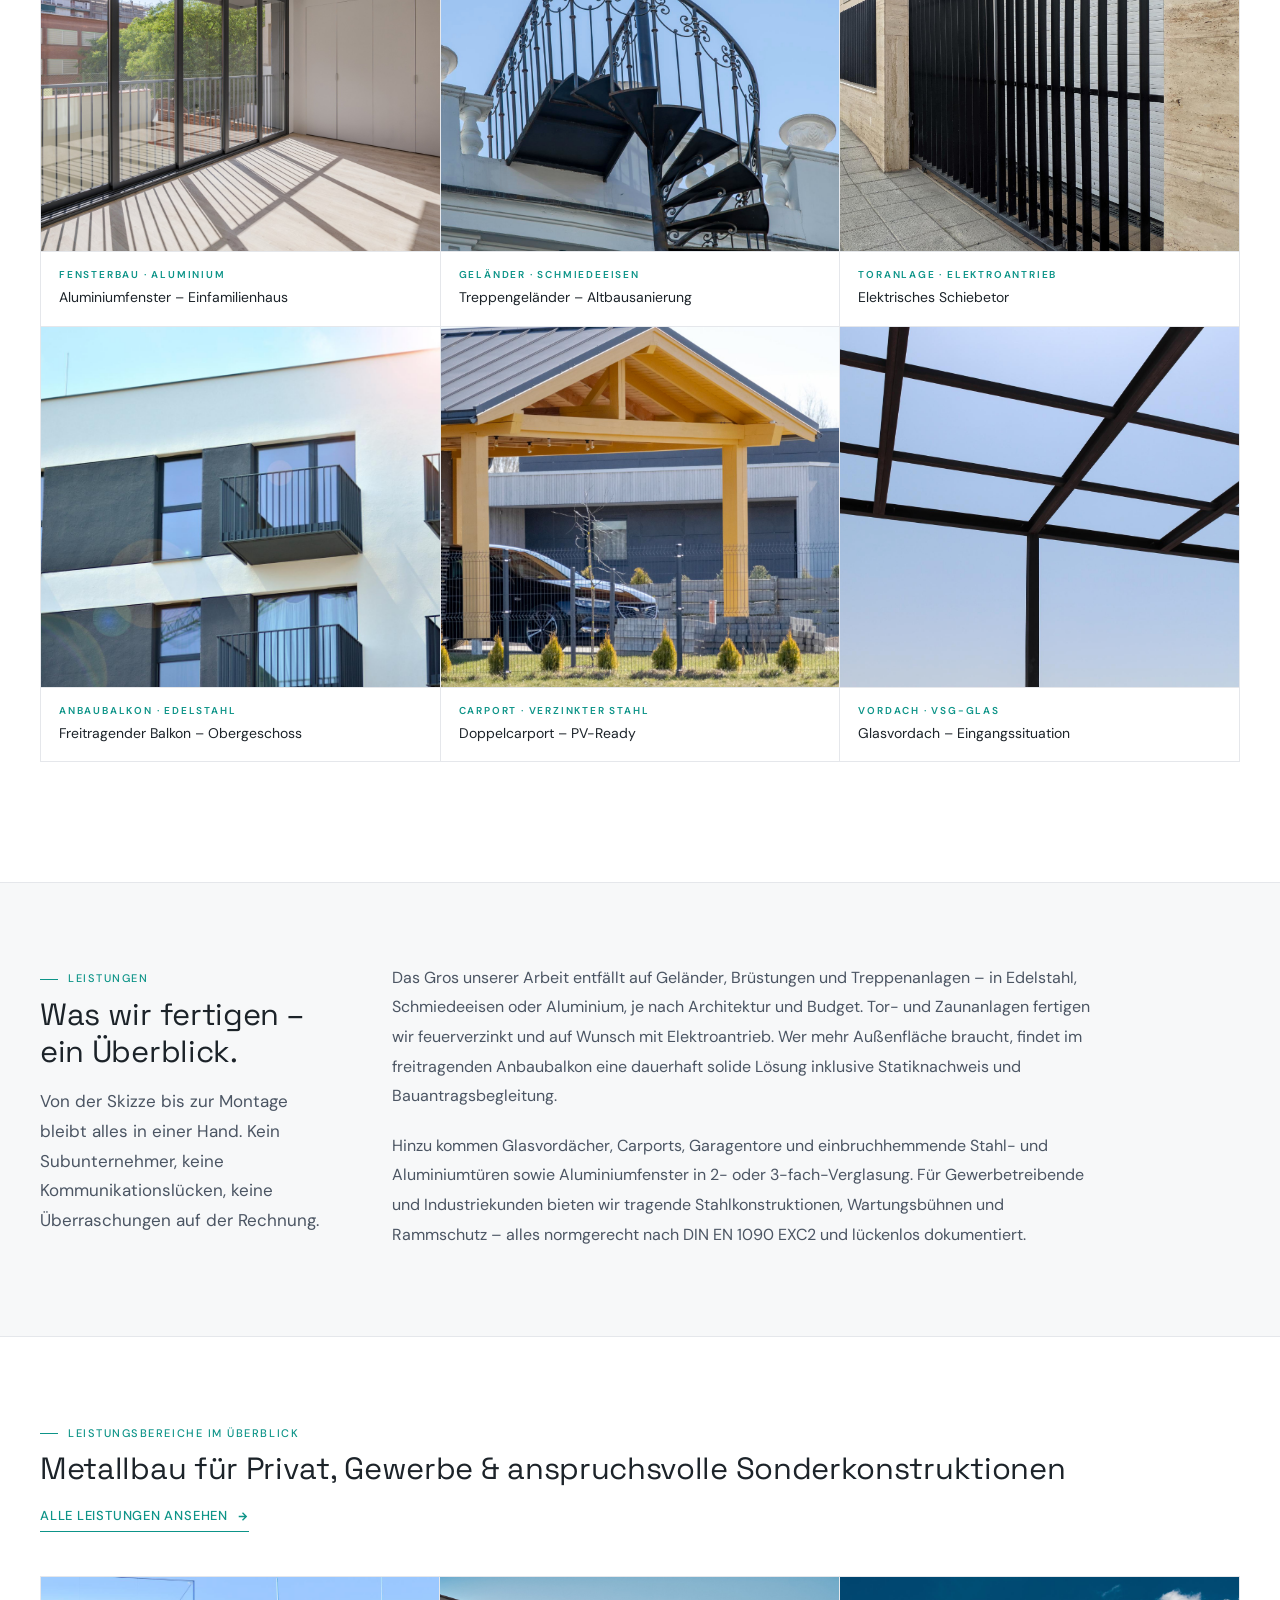
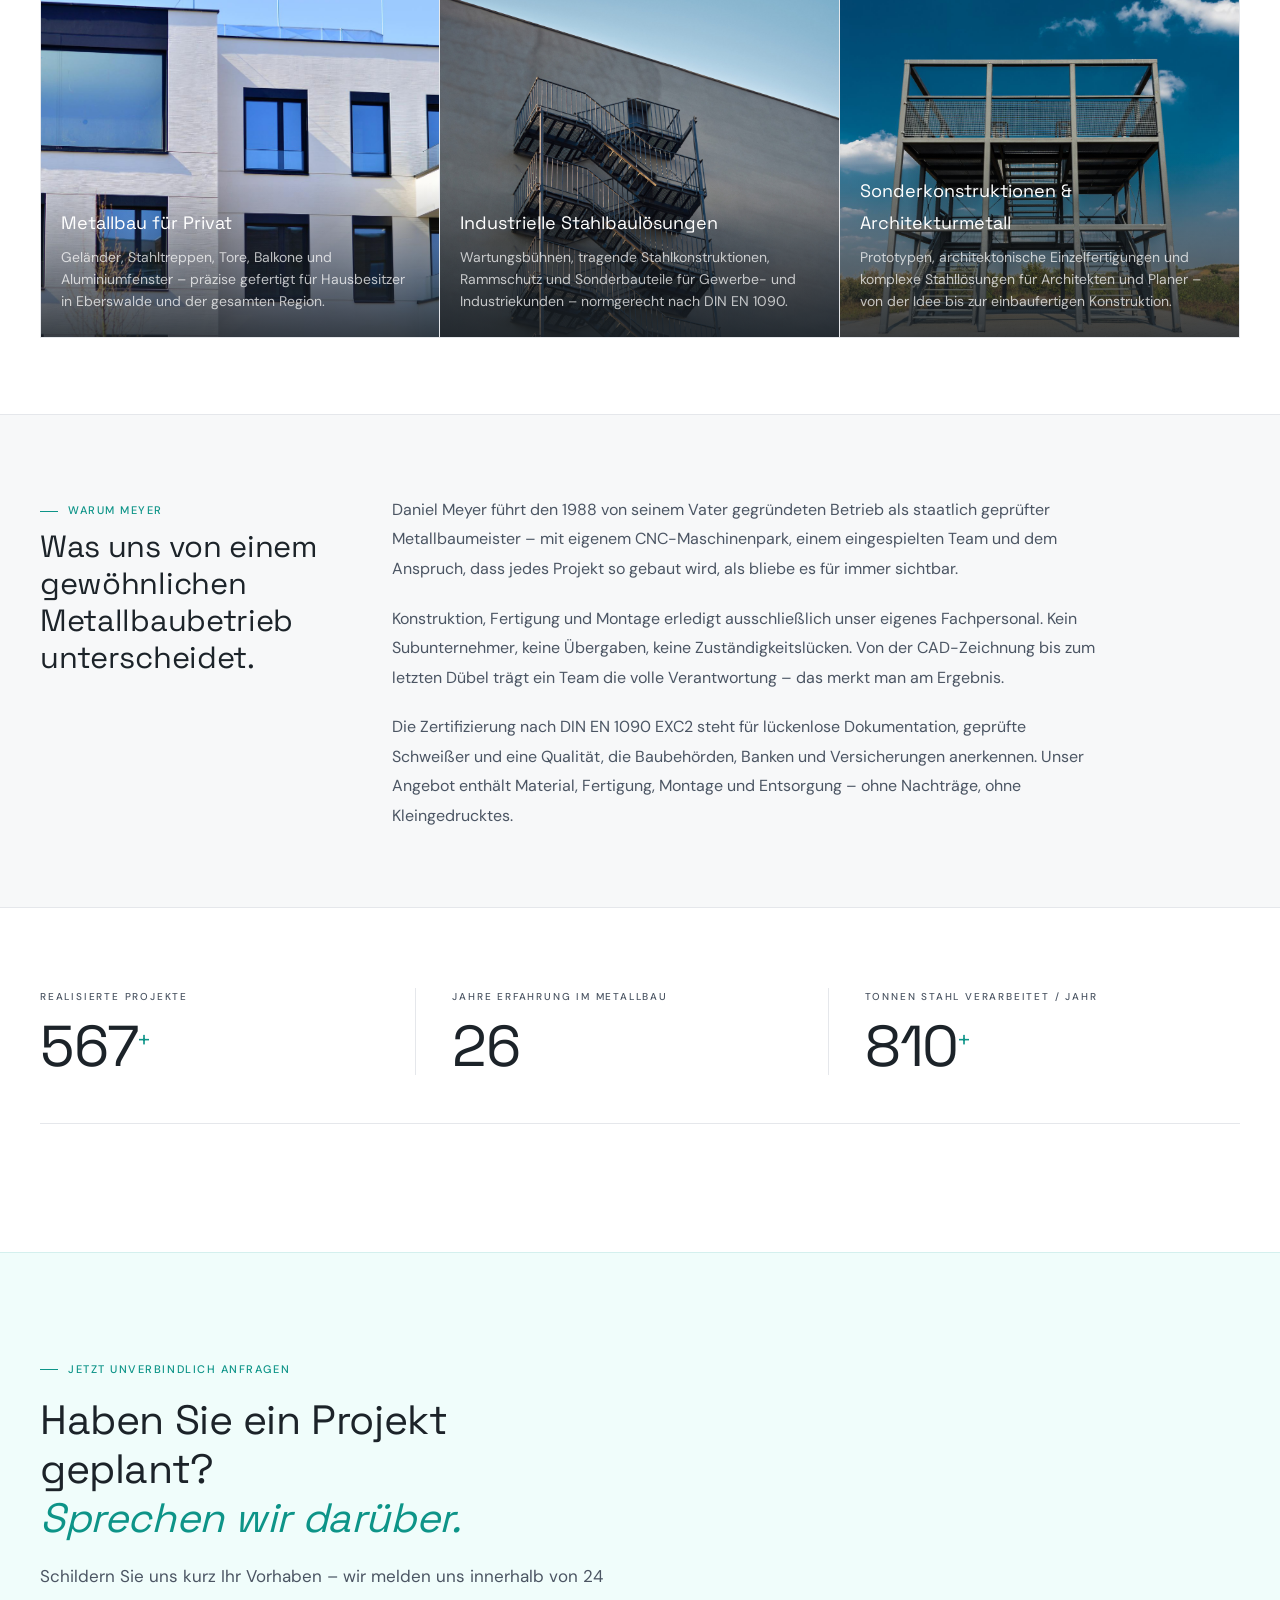
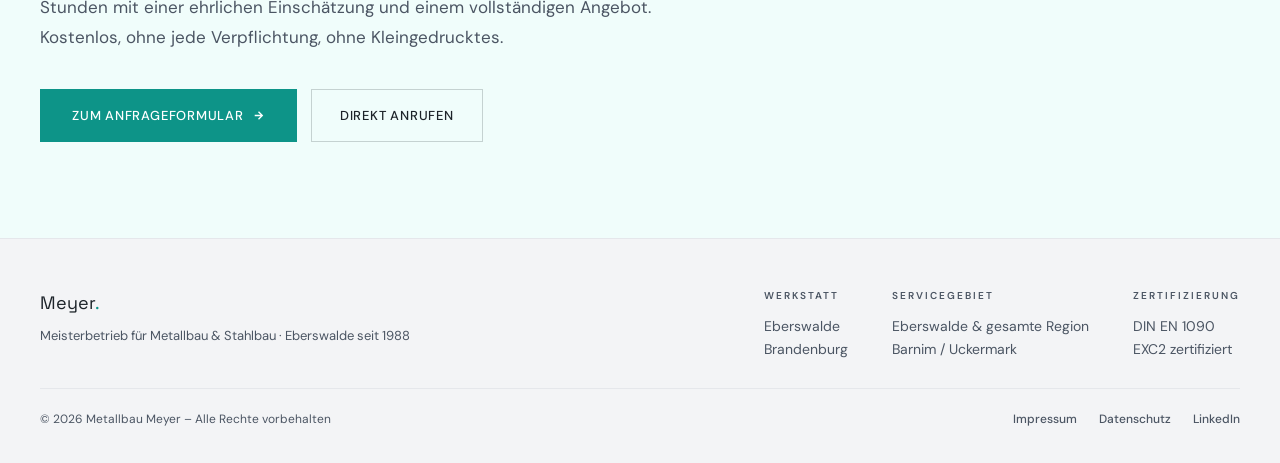
==== commit f0520a4b: "Initial commit" ====
--- a/index.html
+++ b/index.html
@@ -632,7 +632,7 @@
     .stat-block:first-child { padding-left: 0; }
     .stat-block:last-child { border-right: none; }
     .stat-label { font-size: 10px; font-weight: 500; letter-spacing: 0.18em; text-transform: uppercase; color: var(--ink-soft); margin-bottom: 12px; }
-    .stat-val { font-family: var(--serif); font-size: clamp(2.2rem, 3.6vw, 3.2rem); font-weight: 400; color: var(--ink); line-height: 1; letter-spacing: -0.02em; }
+    .stat-val { font-family: var(--serif); font-size: clamp(2rem, 5vw, 3.6rem); font-weight: 400; color: var(--ink); line-height: 1; letter-spacing: -0.02em; }
     .stat-val sup { font-family: var(--sans); font-size: 38%; vertical-align: super; color: var(--teal); }
 
     .quote-block { display: flex; gap: 18px; align-items: flex-start; max-width: 640px; }
@@ -905,10 +905,6 @@
                 <div class="label">Referenzprojekte in der Region</div>
                 <h2 class="sh" id="gallery-heading">Realisierte Arbeiten aus Eberswalde &amp; Umgebung</h2>
             </div>
-            <a href="loesungen.html" class="btn btn-ghost">
-                Alle Projekte ansehen
-                <svg width="13" height="13" fill="none" stroke="currentColor" stroke-width="2.5" viewBox="0 0 24 24" aria-hidden="true"><path d="M5 12h14M12 5l7 7-7 7"/></svg>
-            </a>
         </div>
         <div class="gallery-grid reveal rv1" role="list" aria-label="Referenzbilder">
             <article class="gi" data-cap="Maßgefertigte Aluminiumfenster – Einfamilienhaus Eberswalde" role="listitem" tabindex="0" aria-label="Aluminiumfenster – Einfamilienhaus, zum Vergrößern klicken">
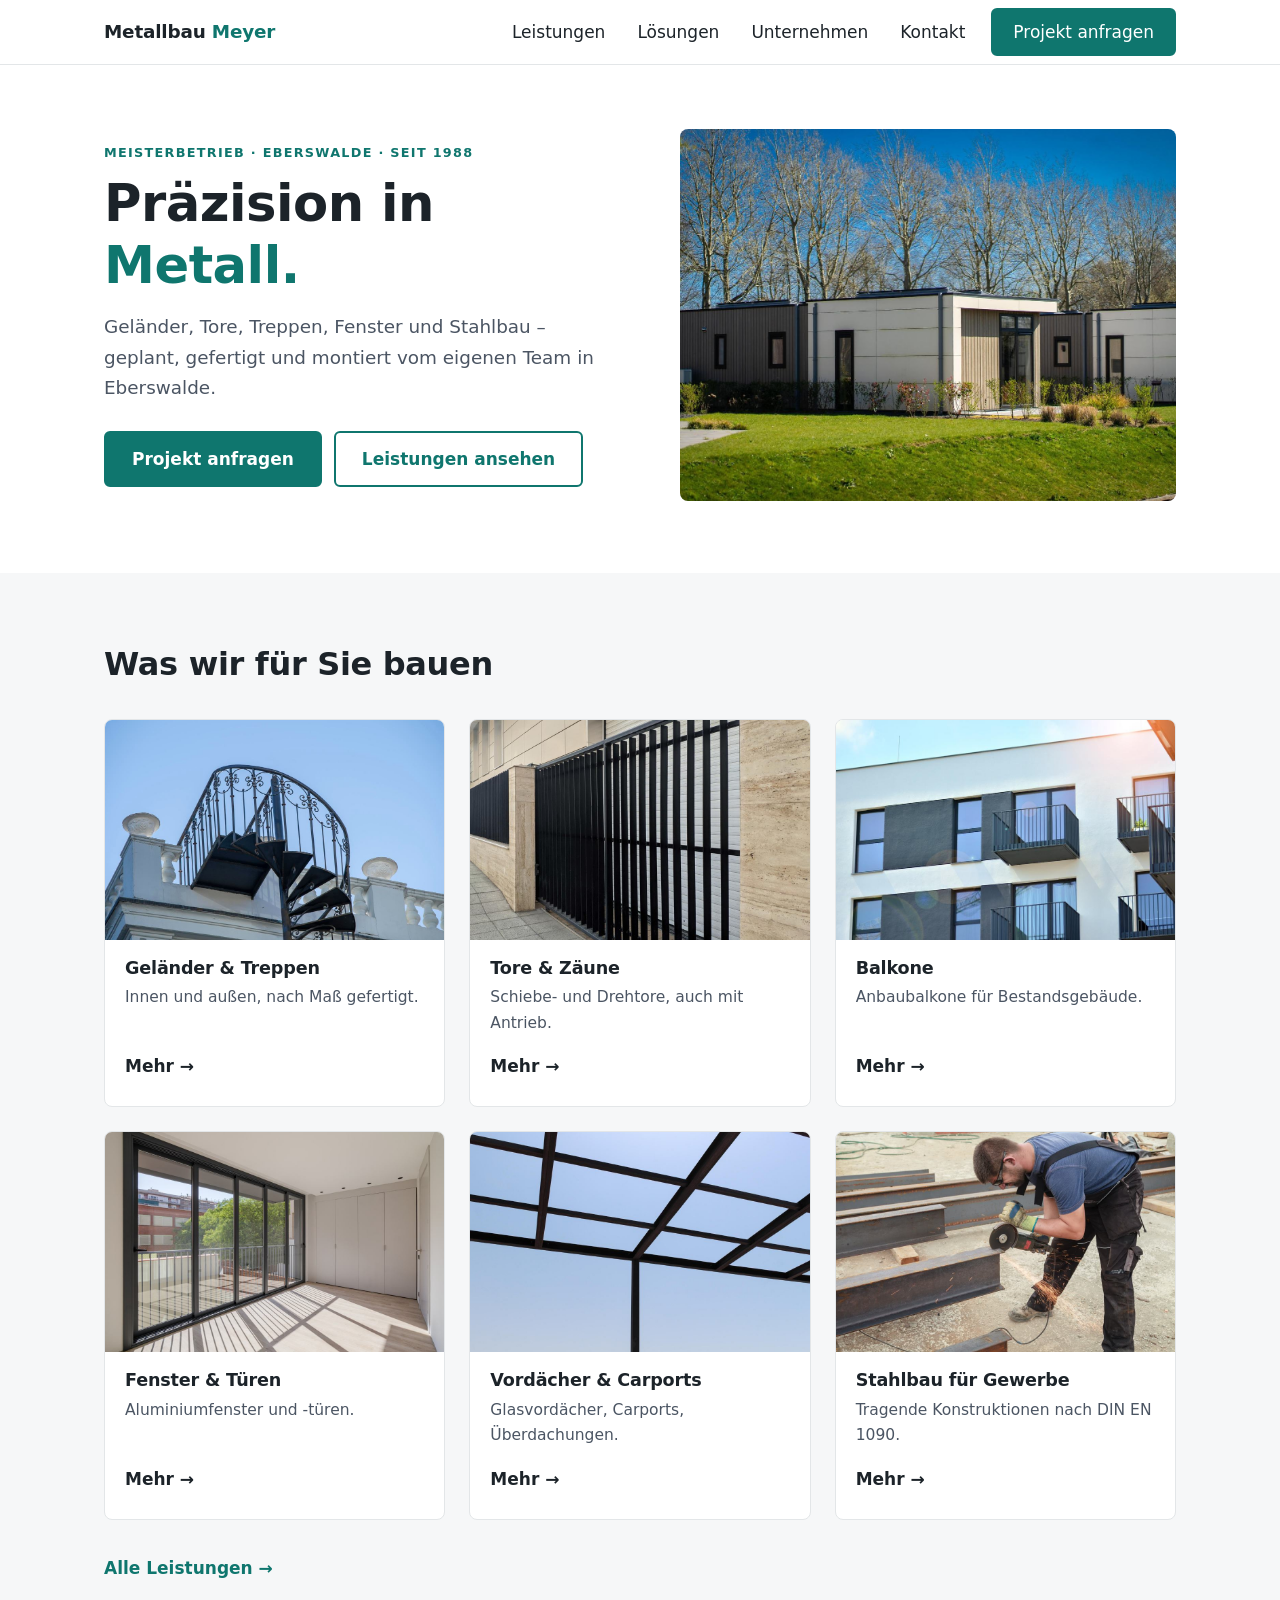
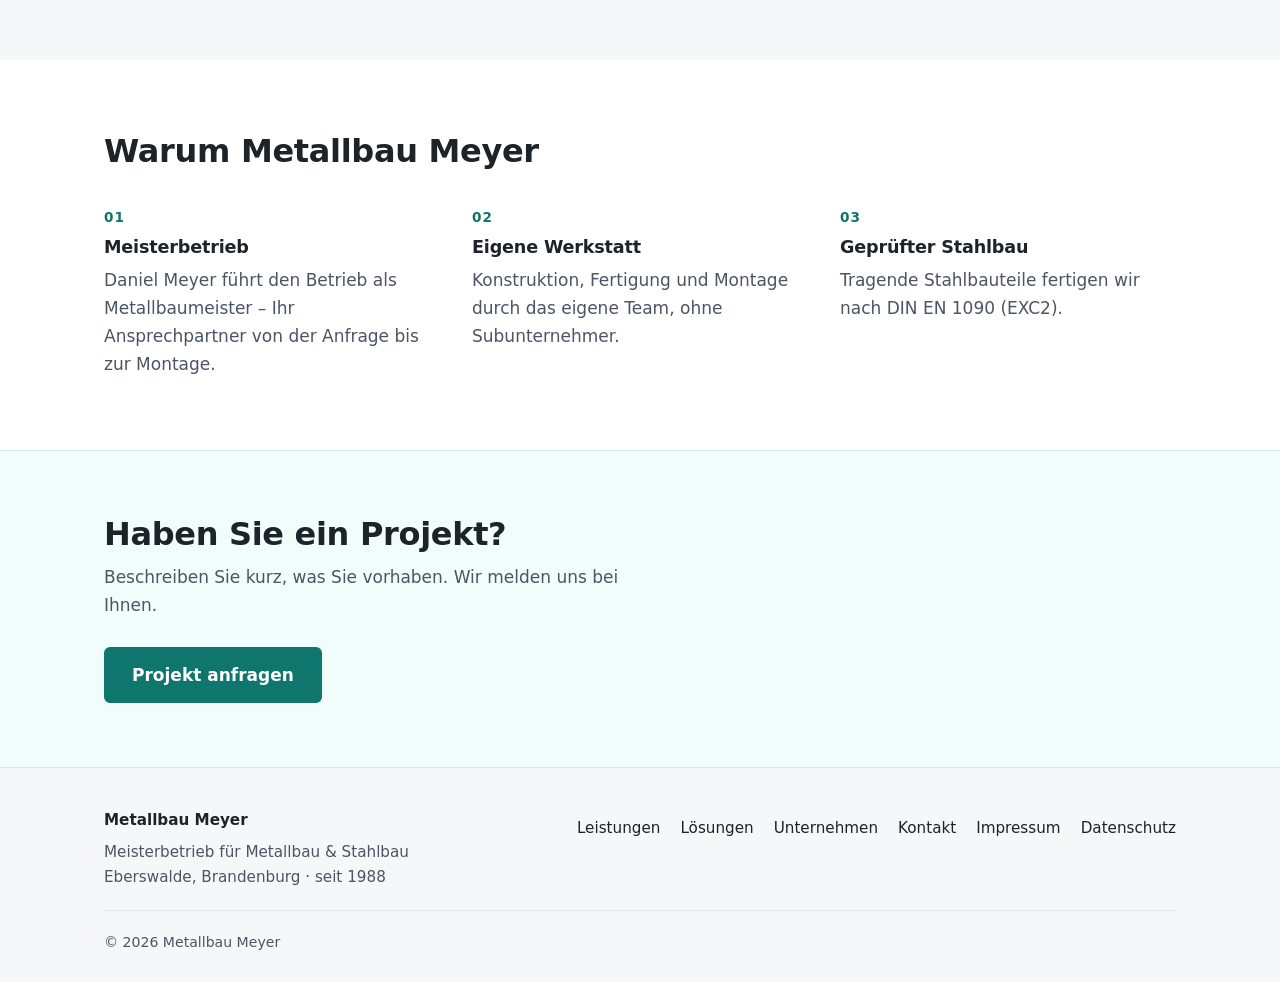
==== commit 6b3ac5cf: "Initial commit" ====
--- a/index.html
+++ b/index.html
@@ -1,1360 +1,129 @@
 <!DOCTYPE html>
 <html lang="de">
 <head>
-    <meta charset="UTF-8">
-    <meta name="viewport" content="width=device-width, initial-scale=1.0, viewport-fit=cover">
-    <title>Metallbau Meyer | Meisterbetrieb Eberswalde – Geländer, Tore, Treppen, Aluminiumfenster, Stahlbau</title>
-    <meta name="description" content="Metallbau Meyer – Zertifizierter Meisterbetrieb seit 1988 in Eberswalde. Geländer, Tore, Stahltreppen, Aluminiumfenster & tragende Stahlkonstruktionen. DIN EN 1090 EXC2. Jetzt unverbindlich anfragen.">
-
-    <link rel="preconnect" href="https://fonts.googleapis.com">
-    <link rel="preconnect" href="https://fonts.gstatic.com" crossorigin>
-    <link href="https://fonts.googleapis.com/css2?family=Space+Grotesk:wght@400;500;600;700&family=DM+Sans:opsz,wght@9..40,400;9..40,500;9..40,600;9..40,700&display=swap" rel="stylesheet">
-
-    <style>
-    /* ═══════════════════════════════════════
-       TOKENS
-    ═══════════════════════════════════════ */
-    :root {
-        --teal:       #0D9488;
-        --teal-light: #14B8A6;
-        --teal-dark:  #0F766E;
-        --teal-bg:    #F0FDFB;
-        --teal-glow:  rgba(13,148,136,0.06);
-        --ink:        #1C2329;
-        --ink-soft:   #4B5563;
-        --mist:       #F7F8F9;
-        --line:       #E5E7EB;
-        --white:      #ffffff;
-        --footer-bg:  #F3F4F6;
-        --serif: 'Space Grotesk', system-ui, sans-serif;
-        --sans:  'DM Sans', system-ui, sans-serif;
-        --nav-h:      72px;
-    }
-
-    *, *::before, *::after { box-sizing: border-box; margin: 0; padding: 0; }
-    html { scroll-behavior: smooth; scroll-padding-top: calc(var(--nav-h) + 24px); }
-
-    body {
-        font-family: var(--sans);
-        font-size: 17px;
-        background: var(--white);
-        color: var(--ink);
-        -webkit-font-smoothing: antialiased;
-        overflow-x: hidden;
-        line-height: 1.8;
-    }
-
-    /* ═══════════════════════════════════════
-       GLOBAL HELPERS
-    ═══════════════════════════════════════ */
-    .label {
-        display: inline-flex;
-        align-items: center;
-        gap: 10px;
-        font-size: 11px;
-        font-weight: 500;
-        letter-spacing: 0.14em;
-        text-transform: uppercase;
-        color: var(--teal);
-    }
-    .label::before {
-        content: '';
-        display: block;
-        width: 18px; height: 1px;
-        background: var(--teal);
-        flex-shrink: 0;
-    }
-
-    .btn {
-        display: inline-flex;
-        align-items: center;
-        gap: 8px;
-        font-family: var(--sans);
-        font-size: 13px;
-        font-weight: 500;
-        letter-spacing: 0.06em;
-        text-transform: uppercase;
-        cursor: pointer;
-        transition: all 0.2s ease;
-        text-decoration: none;
-        white-space: nowrap;
-    }
-    .btn-solid { background: var(--teal); color: var(--white); padding: 14px 28px; }
-    .btn-solid:hover { background: var(--teal-dark); }
-
-    .btn-ghost { color: var(--teal); border-bottom: 1px solid var(--teal); padding-bottom: 3px; }
-    .btn-ghost:hover { gap: 14px; }
-
-    .btn-outline-white { color: var(--ink); border: 1px solid var(--line); padding: 14px 28px; }
-    .btn-outline-white:hover { border-color: var(--teal); color: var(--teal); }
-
-    .btn-cta-accent { background: var(--teal); color: var(--white); padding: 14px 32px; font-size: 13px; font-weight: 500; letter-spacing: 0.06em; text-transform: uppercase; }
-    .btn-cta-accent:hover { background: var(--teal-dark); }
-
-    /* Reveal */
-    .reveal {
-        opacity: 0;
-        transform: translateY(22px);
-        transition: opacity 0.7s cubic-bezier(0.16,1,0.3,1), transform 0.7s cubic-bezier(0.16,1,0.3,1);
-    }
-    .reveal.in { opacity: 1; transform: none; }
-    .rv1 { transition-delay: 0.08s; }
-    .rv2 { transition-delay: 0.16s; }
-    .rv3 { transition-delay: 0.24s; }
-
-    /* Section heading */
-    h2.sh {
-        font-family: var(--serif);
-        font-size: clamp(1.4rem, 2.4vw, 2rem);
-        font-weight: 400;
-        line-height: 1.2;
-        letter-spacing: -0.01em;
-        margin-top: 8px;
-        color: var(--ink);
-    }
-    .section-head {
-        display: flex;
-        justify-content: space-between;
-        align-items: flex-end;
-        margin-bottom: 44px;
-        flex-wrap: wrap;
-        gap: 16px;
-    }
-
-    svg { display: block; }
-    img { max-width: 100%; height: auto; }
-
-    /* ═══════════════════════════════════════
-       NAV – vergrößert
-    ═══════════════════════════════════════ */
-    #nav {
-        position: fixed;
-        top: 0; inset-x: 0;
-        z-index: 60;
-        background: rgba(255,255,255,0.98);
-        backdrop-filter: blur(14px);
-        border-bottom: 1px solid var(--line);
-        transition: box-shadow 0.3s;
-    }
-    #nav.scrolled { box-shadow: 0 1px 16px rgba(0,0,0,0.05); }
-
-    .nav-inner {
-        max-width: 1340px;
-        margin: 0 auto;
-        padding: 0 40px;
-        height: var(--nav-h);
-        display: flex;
-        align-items: center;
-        justify-content: space-between;
-        position: relative;
-    }
-
-    .nav-logo {
-        font-family: var(--serif);
-        font-size: 20px;
-        color: var(--ink);
-        text-decoration: none;
-        flex-shrink: 0;
-        line-height: 1;
-        letter-spacing: -0.01em;
-    }
-    .nav-logo span { color: var(--teal); }
-
-    #nav-items {
-        display: flex;
-        list-style: none;
-        gap: 40px;
-        margin-left: auto;
-        padding-right: 40px;
-        padding-left: 80px;
-        align-items: center;
-    }
-
-    .menu-item > a {
-        font-size: 14px;
-        font-weight: 500;
-        letter-spacing: 0.01em;
-        color: var(--ink-soft);
-        text-decoration: none;
-        position: relative;
-        padding-bottom: 4px;
-        transition: color 0.15s;
-        display: block;
-        /* Statische Unterstreichung über border-bottom */
-        border-bottom: 2px solid transparent;
-    }
-    .menu-item > a:hover,
-    .menu-item.active > a {
-        color: var(--teal);
-        border-bottom-color: var(--teal);
-    }
-    .menu-item > a::after { display: none; }
-
-    #dropdown {
-        position: fixed;
-        top: var(--nav-h); left: 0; right: 0;
-        background: var(--white);
-        border-top: 1px solid var(--line);
-        border-bottom: 1px solid var(--line);
-        box-shadow: 0 12px 32px rgba(0,0,0,0.06);
-        display: none;
-        justify-content: center;
-        z-index: 50;
-    }
-    #dropdown.show { display: flex; }
-
-    #dropdown-content {
-        max-width: 1340px;
-        width: 100%;
-        padding: 36px 40px;
-        display: flex;
-        gap: 56px;
-    }
-
-    .drop-col { flex: 1; }
-    .drop-col h4 {
-        font-size: 10px;
-        font-weight: 600;
-        letter-spacing: 0.2em;
-        text-transform: uppercase;
-        color: var(--teal);
-        border-bottom: 1px solid var(--line);
-        padding-bottom: 10px;
-        margin-bottom: 16px;
-    }
-    .drop-col ul { list-style: none; display: flex; flex-direction: column; gap: 10px; }
-    .drop-col ul li a {
-        font-size: 14px;
-        font-weight: 400;
-        color: var(--ink-soft);
-        text-decoration: none;
-        transition: color 0.15s;
-        display: inline-block;
-    }
-    .drop-col ul li a:hover { color: var(--teal); }
-
-    /* Nav CTA + hamburger */
-    .nav-right { display: flex; align-items: center; gap: 16px; }
-    #nav-cta { display: none; }
-
-    #ham {
-        display: none;
-        flex-direction: column;
-        gap: 5px;
-        background: none;
-        border: none;
-        cursor: pointer;
-        padding: 8px;
-        color: var(--ink);
-    }
-    .bar {
-        display: block;
-        width: 22px; height: 1.5px;
-        background: currentColor;
-        border-radius: 1px;
-        transition: all 0.3s ease;
-        transform-origin: center;
-    }
-    #ham.open .bar:nth-child(1) { transform: translateY(6.5px) rotate(45deg); }
-    #ham.open .bar:nth-child(2) { opacity: 0; transform: scaleX(0); }
-    #ham.open .bar:nth-child(3) { transform: translateY(-6.5px) rotate(-45deg); }
-
-    @media (max-width: 1020px) {
-        #nav-items { display: none; }
-        #ham { display: flex; }
-        .nav-inner { padding: 0 24px; }
-        #nav-cta { display: none !important; }
-    }
-
-    /* MOBILE MENU – hell */
-    #mobile-menu { position: fixed; inset: 0; z-index: 80; background: var(--white); opacity: 0; visibility: hidden; transform: scale(0.97); transition: opacity 0.28s ease, transform 0.28s ease, visibility 0s linear 0.28s; display: flex; flex-direction: column; overflow: hidden; }
-    #mobile-menu.open { transform: scale(1); opacity: 1; visibility: visible; transition: opacity 0.28s ease, transform 0.28s ease, visibility 0s linear 0s; }
-    .mob-header { display: flex; align-items: center; justify-content: space-between; padding: 0 24px; height: var(--nav-h); border-bottom: 1px solid var(--line); flex-shrink: 0; }
-    .mob-logo { font-family: var(--serif); font-size: 20px; color: var(--ink); text-decoration: none; letter-spacing: -0.01em; }
-    .mob-logo span { color: var(--teal); }
-    #mob-close { background: none; border: none; cursor: pointer; color: var(--ink-soft); padding: 8px; display: flex; align-items: center; justify-content: center; transition: color 0.15s; }
-    #mob-close:hover { color: var(--ink); }
-    .mob-nav { padding: 0 24px; flex: 1; min-height: 0; overflow-y: auto; -webkit-overflow-scrolling: touch; }
-    #mobile-nav-items { list-style: none; display: flex; flex-direction: column; }
-    .mob-row { display: flex; align-items: center; border-bottom: 1px solid var(--line); }
-    #mobile-nav-items > li:first-child .mob-row { border-top: 1px solid var(--line); }
-    .mob-main-link { flex: 1; display: flex; align-items: center; gap: 14px; padding: 18px 0; text-decoration: none; }
-    .mob-main-left { display: flex; align-items: center; gap: 14px; }
-    .mob-num { font-size: 10px; font-weight: 600; letter-spacing: 0.18em; color: var(--teal); font-family: var(--serif); min-width: 20px; }
-    .mob-main-label { font-family: var(--serif); font-size: 21px; font-weight: 400; color: var(--ink); letter-spacing: -0.01em; line-height: 1; }
-    .mob-main-link:hover .mob-main-label, .mob-main-link.active .mob-main-label { color: var(--teal); }
-    .mob-toggle { background: none; border: none; cursor: pointer; padding: 18px 0 18px 16px; color: var(--ink-soft); flex-shrink: 0; display: flex; align-items: center; transition: color 0.15s; }
-    .mob-toggle:hover, .mob-toggle.open { color: var(--teal); }
-    .mob-toggle svg { transition: transform 0.25s ease; }
-    .mob-toggle.open svg { transform: rotate(180deg); }
-    .mob-sub-list { list-style: none; padding: 4px 0 14px; display: none; }
-    .mob-sub-list.open { display: block; }
-    .mob-sub-list li a { display: flex; align-items: center; gap: 10px; padding: 9px 0 9px 34px; font-size: 14px; font-weight: 400; color: var(--ink-soft); text-decoration: none; transition: color 0.15s; }
-    .mob-sub-list li a:hover { color: var(--teal); }
-    .mob-bottom { padding: 20px 24px; border-top: 1px solid var(--line); flex-shrink: 0; }
-    .mob-bottom .btn-cta-accent { width: 100%; justify-content: center; font-size: 14px; padding: 15px 28px; }
-    .mob-legal { display: flex; gap: 20px; margin-top: 14px; }
-    .mob-legal a { font-size: 11px; font-weight: 500; letter-spacing: 0.12em; text-transform: uppercase; color: var(--ink-soft); text-decoration: none; transition: color 0.15s; }
-    .mob-legal a:hover { color: var(--teal); }
-
-    /* ═══════════════════════════════════════
-       HERO
-    ═══════════════════════════════════════ */
-    #hero {
-        padding-top: var(--nav-h);
-        min-height: 100svh;
-        display: flex;
-        flex-direction: column;
-        background-color: var(--white);
-        position: relative;
-        overflow: hidden;
-    }
-
-    .hero-body {
-        flex: 1;
-        max-width: 1340px;
-        width: 100%;
-        margin: 0 auto;
-        padding: 80px 40px 56px;
-        display: grid;
-        grid-template-columns: 1fr 1fr;
-        align-items: center;
-        gap: 72px;
-        position: relative;
-        z-index: 1;
-    }
-
-    .hero-eyebrow {
-        display: inline-flex;
-        align-items: center;
-        gap: 10px;
-        font-size: 11px; font-weight: 500;
-        letter-spacing: 0.16em; text-transform: uppercase;
-        color: var(--teal);
-        margin-bottom: 20px;
-    }
-    .hero-eyebrow::before {
-        content: '';
-        display: block;
-        width: 18px; height: 1px;
-        background: var(--teal);
-    }
-
-    .hero-h1 {
-        font-family: var(--serif);
-        font-size: clamp(2rem, 5vw, 3.6rem);
-        font-weight: 400;
-        line-height: 1.1;
-        letter-spacing: -0.02em;
-        color: var(--ink);
-        margin-bottom: 22px;
-    }
-    .hero-h1 em { font-style: italic; color: var(--teal); }
-
-    .hero-sub {
-        font-size: 17px;
-        line-height: 1.8;
-        color: var(--ink-soft);
-        max-width: 48ch;
-        margin-bottom: 36px;
-    }
-
-    .hero-actions { display: flex; gap: 16px; align-items: center; flex-wrap: wrap; }
-
-    /* Right image */
-    .hero-card {
-        position: relative;
-        overflow: hidden;
-        height: clamp(320px, 44vh, 500px);
-        background: var(--mist);
-    }
-    .hero-card img { width: 100%; height: 100%; object-fit: cover; display: block; }
-    .hero-badge {
-        position: absolute;
-        bottom: 0; right: 0;
-        background: var(--teal);
-        color: var(--white);
-        padding: 18px 22px;
-        display: flex; flex-direction: column; gap: 4px;
-    }
-    .hero-badge strong { font-family: var(--serif); font-size: 22px; line-height: 1; font-weight: 400; }
-    .hero-badge span { font-size: 9px; font-weight: 500; letter-spacing: 0.18em; text-transform: uppercase; opacity: 0.85; }
-
-    .hero-trust {
-        display: flex;
-        gap: 28px;
-        margin-top: 18px;
-        padding-top: 18px;
-        border-top: 1px solid var(--line);
-        flex-wrap: wrap;
-    }
-    .trust-item { display: flex; flex-direction: column; gap: 4px; }
-    .trust-item strong { font-size: 20px; font-weight: 600; color: var(--ink); letter-spacing: -0.01em; }
-    .trust-item > span { font-size: 13px; color: var(--ink-soft); }
-
-    .hero-strip {
-        border-top: 1px solid var(--line);
-        background: var(--mist);
-        height: 46px;
-        overflow: hidden;
-        display: flex;
-        align-items: center;
-        flex-shrink: 0;
-        position: relative;
-        z-index: 1;
-    }
-
-    @media (max-width: 800px) {
-        .hero-body {
-            grid-template-columns: 1fr;
-            padding: 48px 24px 40px;
-            gap: 36px;
-            align-items: start;
-        }
-        .hero-card { height: clamp(230px, 54vw, 360px); }
-        .hero-trust { display: none; }
-        .hero-sub { display: none; }
-    }
-
-    /* ═══════════════════════════════════════
-       MARQUEE
-    ═══════════════════════════════════════ */
-    .mq-track { display: inline-flex; white-space: nowrap; }
-    .mq-item { display: inline-flex; align-items: center; gap: 10px; padding-right: 10px; }
-    .mq-item span { font-size: 11px; font-weight: 500; letter-spacing: 0.14em; text-transform: uppercase; color: var(--ink-soft); }
-    .mq-sep { color: var(--teal); font-size: 9px; }
-
-    /* ═══════════════════════════════════════
-       INTRO STRIP
-    ═══════════════════════════════════════ */
-    #intro {
-        border-top: 1px solid var(--line);
-        border-bottom: 1px solid var(--line);
-        background: var(--mist);
-    }
-    .intro-grid {
-        max-width: 1340px;
-        margin: 0 auto;
-        padding: 64px 40px;
-        display: grid;
-        grid-template-columns: repeat(3, 1fr);
-    }
-    .intro-col {
-        padding: 0 44px;
-        border-right: 1px solid var(--line);
-    }
-    .intro-col:first-child { padding-left: 0; }
-    .intro-col:last-child { border-right: none; padding-right: 0; }
-    .intro-num { font-family: var(--serif); font-size: clamp(2rem, 5vw, 3.6rem); font-weight: 400; color: var(--teal); line-height: 1; margin-bottom: 10px; }
-    .intro-lbl { font-size: 10px; font-weight: 600; letter-spacing: 0.18em; text-transform: uppercase; color: var(--teal); margin-bottom: 10px; }
-    .intro-col p { font-size: 16px; line-height: 1.75; color: var(--ink-soft); }
-
-    @media (max-width: 800px) {
-        .intro-grid { grid-template-columns: 1fr; padding: 40px 24px; }
-        .intro-col { padding: 28px 0; border-right: none; border-bottom: 1px solid var(--line); }
-        .intro-col:last-child { border-bottom: none; }
-    }
-
-    /* ═══════════════════════════════════════
-       GALLERY
-    ═══════════════════════════════════════ */
-    #gallery { border-top: 1px solid var(--line); }
-    .gallery-inner { max-width: 1340px; margin: 0 auto; padding: 76px 40px; }
-
-    .gallery-grid {
-        display: grid;
-        grid-template-columns: repeat(3, 1fr);
-        gap: 1px;
-        background: var(--line);
-        border: 1px solid var(--line);
-        margin-top: 44px;
-    }
-    .gi {
-        background: var(--white);
-        cursor: pointer;
-        display: flex;
-        flex-direction: column;
-        transition: background 0.2s;
-    }
-    .gi:hover { background: var(--mist); }
-    .gi-img-wrap {
-        overflow: hidden;
-        height: 360px;
-        background: var(--mist);
-    }
-    .gi-img-wrap img {
-        width: 100%; height: 100%; object-fit: cover;
-        display: block;
-        transition: transform 0.5s cubic-bezier(0.16,1,0.3,1);
-    }
-    .gi:hover .gi-img-wrap img { transform: scale(1.03); }
-    .gi-info {
-        padding: 14px 18px 18px;
-        display: flex;
-        flex-direction: column;
-        gap: 4px;
-        border-top: 1px solid var(--line);
-    }
-    .gi-tag { font-size: 10px; font-weight: 600; letter-spacing: 0.18em; text-transform: uppercase; color: var(--teal); }
-    .gi-title { font-size: 14px; font-weight: 400; color: var(--ink); line-height: 1.4; }
-
-    .gallery-more { margin-top: 18px; display: flex; justify-content: space-between; align-items: center; flex-wrap: wrap; gap: 12px; }
-    .gallery-count { font-size: 14px; color: var(--ink-soft); }
-
-    @media (max-width: 800px) {
-        .gallery-inner { padding: 52px 24px; }
-        .gallery-grid { grid-template-columns: repeat(2, 1fr); }
-        .gi-img-wrap { height: 270px; }
-    }
-    @media (max-width: 480px) {
-        .gallery-grid { grid-template-columns: 1fr; }
-    }
-
-    /* ═══════════════════════════════════════
-       SERVICES
-    ═══════════════════════════════════════ */
-    #services { border-top: 1px solid var(--line); background: var(--mist); }
-    .services-inner { max-width: 1340px; margin: 0 auto; padding: 76px 40px; }
-
-    .services-layout {
-        display: grid;
-        grid-template-columns: 280px 1fr;
-        gap: 72px;
-        align-items: start;
-    }
-    .services-lede p { font-size: 17px; line-height: 1.75; color: var(--ink-soft); margin: 16px 0 24px; }
-    .services-prose { display: flex; flex-direction: column; gap: 20px; padding-top: 4px; }
-    .services-prose p { font-size: 16px; line-height: 1.85; color: var(--ink-soft); max-width: 64ch; }
-
-    .srv-grid {
-        display: grid;
-        grid-template-columns: repeat(3, 1fr);
-        border: 1px solid var(--line);
-        background: var(--line);
-        gap: 1px;
-    }
-    .srv-cell {
-        background: var(--white);
-        padding: 22px 20px;
-        position: relative;
-        transition: background 0.2s;
-    }
-    .srv-cell:hover { background: var(--teal-bg); }
-    .srv-cell::after {
-        content: '';
-        position: absolute;
-        bottom: 0; left: 0;
-        width: 0; height: 1.5px;
-        background: var(--teal);
-        transition: width 0.25s ease;
-    }
-    .srv-cell:hover::after { width: 100%; }
-    .srv-icon { width: 26px; height: 26px; color: var(--teal); margin-bottom: 10px; opacity: 0.8; }
-    .srv-cell h3, .srv-cell h4 { font-size: 14px; font-weight: 500; margin-bottom: 6px; color: var(--ink); }
-    .srv-cell p { font-size: 13px; color: var(--ink-soft); line-height: 1.6; }
-
-    @media (max-width: 1020px) {
-        .services-inner { padding: 52px 24px; }
-        .services-layout { grid-template-columns: 1fr; gap: 36px; }
-        .srv-grid { grid-template-columns: repeat(2, 1fr); }
-    }
-    @media (max-width: 640px) {
-        .services-lede .btn-solid { width: 100%; justify-content: center; }
-    }
-    @media (max-width: 480px) {
-        .services-inner { padding: 40px 20px; }
-        .srv-cell { padding: 18px 16px; }
-    }
-    @media (max-width: 380px) {
-        .srv-grid { grid-template-columns: 1fr; }
-    }
-
-    /* ═══════════════════════════════════════
-       SEGMENTS
-    ═══════════════════════════════════════ */
-    #segments { border-top: 1px solid var(--line); }
-    .segments-inner { max-width: 1340px; margin: 0 auto; padding: 76px 40px; }
-
-    .seg-grid {
-        display: grid;
-        grid-template-columns: repeat(3, 1fr);
-        border: 1px solid var(--line);
-        margin-top: 44px;
-    }
-    .seg-card { position: relative; overflow: hidden; height: 360px; border-right: 1px solid var(--line); }
-    .seg-card:last-child { border-right: none; }
-    .seg-card img { width: 100%; height: 100%; object-fit: cover; display: block; transition: transform 0.5s cubic-bezier(0.16,1,0.3,1); }
-    .seg-card:hover img { transform: scale(1.03); }
-    .seg-info { position: absolute; bottom: 0; left: 0; right: 0; padding: 24px 20px; background: linear-gradient(to top, rgba(28,35,41,0.82), transparent); }
-    .seg-title { font-family: var(--serif); font-size: 18px; font-weight: 400; color: #fff; margin-bottom: 6px; }
-    .seg-desc { font-size: 14px; line-height: 1.6; color: rgba(255,255,255,0.72); }
-
-    @media (max-width: 800px) {
-        .segments-inner { padding: 52px 24px; }
-        .seg-grid { grid-template-columns: 1fr; }
-        .seg-card { border-right: none; border-bottom: 1px solid var(--line); height: 270px; }
-        .seg-card:last-child { border-bottom: none; }
-    }
-
-    /* ═══════════════════════════════════════
-       WHY
-    ═══════════════════════════════════════ */
-    #why { border-top: 1px solid var(--line); background: var(--mist); }
-    .why-inner { max-width: 1340px; margin: 0 auto; padding: 76px 40px; }
-
-    .why-grid {
-        display: grid;
-        grid-template-columns: repeat(4, 1fr);
-        border: 1px solid var(--line);
-        background: var(--line);
-        gap: 1px;
-        margin-top: 44px;
-    }
-    .why-cell { background: var(--white); padding: 28px 24px; }
-    .why-num { font-family: var(--serif); font-size: 32px; font-weight: 400; color: var(--teal); line-height: 1; margin-bottom: 14px; }
-    .why-cell h4 { font-size: 15px; font-weight: 500; color: var(--ink); margin-bottom: 10px; line-height: 1.4; }
-    .why-cell p { font-size: 15px; line-height: 1.75; color: var(--ink-soft); }
-
-    @media (max-width: 1020px) {
-        .why-inner { padding: 52px 24px; }
-        .why-grid { grid-template-columns: repeat(2, 1fr); }
-    }
-    @media (max-width: 480px) { .why-grid { grid-template-columns: 1fr; } }
-
-    /* ═══════════════════════════════════════
-       STATS / QUOTE
-    ═══════════════════════════════════════ */
-    #stats { background: var(--white); border-top: 1px solid var(--line); }
-    .stats-inner { max-width: 1340px; margin: 0 auto; padding: 80px 40px; }
-
-    .stats-row { display: flex; border-bottom: 1px solid var(--line); padding-bottom: 48px; margin-bottom: 48px; }
-    .stat-block { flex: 1; padding: 0 36px; border-right: 1px solid var(--line); }
-    .stat-block:first-child { padding-left: 0; }
-    .stat-block:last-child { border-right: none; }
-    .stat-label { font-size: 10px; font-weight: 500; letter-spacing: 0.18em; text-transform: uppercase; color: var(--ink-soft); margin-bottom: 12px; }
-    .stat-val { font-family: var(--serif); font-size: clamp(2rem, 5vw, 3.6rem); font-weight: 400; color: var(--ink); line-height: 1; letter-spacing: -0.02em; }
-    .stat-val sup { font-family: var(--sans); font-size: 38%; vertical-align: super; color: var(--teal); }
-
-    .quote-block { display: flex; gap: 18px; align-items: flex-start; max-width: 640px; }
-    .qbar { width: 2px; flex-shrink: 0; align-self: stretch; background: var(--teal); }
-    .qtext { font-family: var(--serif); font-size: clamp(1.2rem, 2.2vw, 1.7rem); font-style: italic; font-weight: 400; color: var(--ink); line-height: 1.45; margin-bottom: 14px; }
-    .qtext em { font-style: normal; color: var(--teal); }
-    .qattr { font-size: 11px; font-weight: 500; letter-spacing: 0.14em; text-transform: uppercase; color: var(--ink-soft); }
-
-    @media (max-width: 640px) {
-        .stats-inner { padding: 52px 24px; }
-        .stats-row { flex-direction: column; }
-        .stat-block { padding: 20px 0; border-right: none; border-bottom: 1px solid var(--line); }
-        .stat-block:last-child { border-bottom: none; }
-    }
-
-    /* ═══════════════════════════════════════
-       CTA
-    ═══════════════════════════════════════ */
-    #cta { background: var(--teal-bg); border-top: 1px solid rgba(13,148,136,0.12); }
-    .cta-inner { max-width: 1340px; margin: 0 auto; padding: 96px 40px; position: relative; }
-    .cta-inner .label { color: var(--teal); }
-    .cta-inner .label::before { background: var(--teal); }
-    .cta-h { font-family: var(--serif); font-size: clamp(1.6rem, 3.2vw, 2.6rem); font-weight: 400; line-height: 1.2; letter-spacing: -0.01em; color: var(--ink); margin: 16px 0 18px; max-width: 22ch; }
-    .cta-h em { font-style: italic; color: var(--teal); }
-    .cta-sub { font-size: 17px; line-height: 1.8; color: var(--ink-soft); max-width: 52ch; margin-bottom: 36px; }
-    .cta-actions { display: flex; gap: 14px; flex-wrap: wrap; }
-    #cta .btn-outline-white { color: var(--ink); border-color: rgba(28,35,41,0.2); }
-    #cta .btn-outline-white:hover { border-color: var(--teal); color: var(--teal); }
-
-    @media (max-width: 800px) { .cta-inner { padding: 64px 24px; } }
-
-    /* ═══════════════════════════════════════
-       FOOTER
-    ═══════════════════════════════════════ */
-    #footer { background: var(--footer-bg); border-top: 1px solid var(--line); }
-    .footer-inner { max-width: 1340px; margin: 0 auto; padding: 48px 40px 32px; }
-
-    .footer-top { display: flex; justify-content: space-between; align-items: flex-start; gap: 32px; padding-bottom: 28px; border-bottom: 1px solid var(--line); margin-bottom: 20px; flex-wrap: wrap; }
-    .footer-logo { font-family: var(--serif); font-size: 18px; color: var(--ink); text-decoration: none; display: block; font-weight: 400; }
-    .footer-logo span { color: var(--teal); }
-    .footer-tagline { font-size: 13px; color: var(--ink-soft); margin-top: 4px; }
-    .footer-cols { display: flex; gap: 44px; flex-wrap: wrap; }
-    .footer-col h5 { font-size: 10px; font-weight: 600; letter-spacing: 0.2em; text-transform: uppercase; color: var(--ink-soft); margin-bottom: 10px; }
-    .footer-col p { font-size: 14px; color: var(--ink-soft); line-height: 1.6; }
-    .footer-bottom { display: flex; justify-content: space-between; align-items: center; gap: 16px; flex-wrap: wrap; }
-    .footer-copy { font-size: 12px; color: var(--ink-soft); }
-    .footer-links { display: flex; gap: 22px; }
-    .footer-links a { font-size: 12px; font-weight: 500; color: var(--ink-soft); text-decoration: none; transition: color 0.2s; }
-    .footer-links a:hover { color: var(--teal); }
-
-    @media (max-width: 800px) { .footer-inner { padding: 40px 24px 28px; } }
-
-    /* ═══════════════════════════════════════
-       LIGHTBOX
-    ═══════════════════════════════════════ */
-    #lightbox { display: none; position: fixed; inset: 0; z-index: 100; background: rgba(28,35,41,0.92); align-items: center; justify-content: center; flex-direction: column; backdrop-filter: blur(10px); }
-    #lightbox.on { display: flex; }
-    #lb-img { max-width: 90vw; max-height: 75vh; object-fit: contain; }
-    #lb-caption { margin-top: 14px; font-size: 11px; font-weight: 500; letter-spacing: 0.12em; text-transform: uppercase; color: rgba(255,255,255,0.45); text-align: center; padding: 0 24px; }
-    #lb-close { position: absolute; top: 20px; right: 20px; background: none; border: 1px solid rgba(255,255,255,0.2); color: #fff; font-family: var(--sans); font-size: 11px; font-weight: 500; letter-spacing: 0.1em; text-transform: uppercase; padding: 9px 16px; cursor: pointer; transition: border-color 0.2s; }
-    #lb-close:hover { border-color: rgba(255,255,255,0.6); }
-
-    /* ═══════════════════════════════════════
-       SMALL PHONES (≤ 480px)
-    ═══════════════════════════════════════ */
-    @media (max-width: 480px) {
-        h2.sh { font-size: clamp(1.3rem, 5.5vw, 1.8rem); }
-        .section-head { flex-direction: column; align-items: flex-start; }
-
-        .hero-body { padding: 40px 20px 32px; gap: 24px; }
-        .hero-h1 { font-size: clamp(1.8rem, 7vw, 2.4rem); }
-        .hero-actions { flex-direction: column; align-items: stretch; }
-        .hero-actions .btn { justify-content: center; }
-
-        .intro-grid { padding: 32px 20px; }
-
-        .gallery-inner { padding: 40px 20px; }
-        .gallery-more { flex-direction: column; align-items: flex-start; }
-
-        .services-inner { padding: 40px 20px; }
-
-        .segments-inner { padding: 40px 20px; }
-
-        .why-inner { padding: 40px 20px; }
-
-        .stats-inner { padding: 40px 20px; }
-
-        .cta-inner { padding: 52px 20px; }
-        .cta-sub { font-size: 15px; }
-        .cta-actions { flex-direction: column; align-items: stretch; }
-        .cta-actions .btn { justify-content: center; }
-
-        .footer-inner { padding: 32px 20px 24px; }
-        .footer-cols { gap: 20px; }
-        .footer-bottom { flex-direction: column; align-items: flex-start; gap: 10px; }
-
-        #lb-img { max-width: 95vw; }
-    }
-
-    /* ═══════════════════════════════════════
-       VERY SMALL PHONES (≤ 360px)
-    ═══════════════════════════════════════ */
-    @media (max-width: 360px) {
-        body { font-size: 16px; }
-        .nav-inner { padding: 0 16px; }
-        .nav-logo { font-size: 19px; }
-        .hero-body { padding: 36px 16px 28px; }
-        .hero-card { height: clamp(190px, 52vw, 280px); }
-        .intro-grid { padding: 28px 16px; }
-        .gallery-inner,
-        .services-inner,
-        .segments-inner,
-        .why-inner,
-        .stats-inner { padding: 36px 16px; }
-        .cta-inner { padding: 44px 16px; }
-        .footer-inner { padding: 28px 16px 20px; }
-    }
-    </style>
+<meta charset="UTF-8">
+<meta name="viewport" content="width=device-width, initial-scale=1">
+<title>Metallbau Meyer – Meisterbetrieb in Eberswalde</title>
+<meta name="description" content="Metallbau Meyer, Meisterbetrieb in Eberswalde: Geländer, Tore, Treppen, Fenster und Stahlbau aus eigener Werkstatt.">
+<meta name="theme-color" content="#0f766e">
+<link rel="canonical" href="https://metallbau-meyer-eberswalde.de/">
+<meta property="og:title" content="Metallbau Meyer – Meisterbetrieb in Eberswalde">
+<meta property="og:description" content="Metallbau Meyer, Meisterbetrieb in Eberswalde: Geländer, Tore, Treppen, Fenster und Stahlbau aus eigener Werkstatt.">
+<meta property="og:type" content="website">
+<meta property="og:locale" content="de_DE">
+<link rel="icon" href="data:image/svg+xml,%3Csvg xmlns='http://www.w3.org/2000/svg' viewBox='0 0 32 32'%3E%3Crect width='32' height='32' rx='6' fill='%230f766e'/%3E%3Cpath d='M8 24V8h4l4 7 4-7h4v16h-3.5V14l-4.5 7h-1L11.5 14v10z' fill='%23fff'/%3E%3C/svg%3E">
+<link rel="stylesheet" href="style.css">
+<script type="application/ld+json">
+{"@context":"https://schema.org","@type":"LocalBusiness","name":"Metallbau Meyer","description":"Meisterbetrieb für Metallbau und Stahlbau in Eberswalde","url":"https://metallbau-meyer-eberswalde.de","address":{"@type":"PostalAddress","addressLocality":"Eberswalde","addressRegion":"Brandenburg","addressCountry":"DE"}}
+</script>
 </head>
-<body>
-
-<!-- ══════════════════════════════════
-     NAV
-══════════════════════════════════ -->
-<nav id="nav" aria-label="Hauptnavigation">
-    <div class="nav-inner">
-        <a href="index.html" class="nav-logo" aria-label="Metallbau Meyer – Startseite">Daniel Meyer<span>.</span></a>
-
-        <ul id="nav-items" role="menubar">
-            <li class="menu-item" data-key="Leistungen" role="none"><a href="leistungen.html" role="menuitem">Leistungen</a></li>
-            <li class="menu-item" data-key="Lösungen" role="none"><a href="loesungen.html" role="menuitem">Lösungen</a></li>
-            <li class="menu-item" data-key="Unternehmen" role="none"><a href="unternehmen.html" role="menuitem">Unternehmen</a></li>
-            <li class="menu-item" data-key="Kontakt" role="none"><a href="kontakt.html" role="menuitem">Kontakt</a></li>
-        </ul>
-
-        <div id="dropdown" role="region" aria-label="Untermenü">
-            <div id="dropdown-content"></div>
-        </div>
-
-        <div class="nav-right">
-            <a href="anfrage.html" class="btn btn-solid" id="nav-cta">Projekt anfragen</a>
-            <button id="ham" aria-label="Menü öffnen" aria-expanded="false" aria-controls="mobile-menu">
-                <span class="bar"></span>
-                <span class="bar"></span>
-                <span class="bar"></span>
-            </button>
-        </div>
+<body class="has-sticky">
+<a class="skip" href="#main">Zum Inhalt springen</a>
+<header class="site-header">
+    <div class="wrap bar">
+        <a class="logo" href="index.html" aria-label="Metallbau Meyer – Startseite">Metallbau <span>Meyer</span></a>
+        <button class="menu-btn" id="menu-btn" aria-expanded="false" aria-controls="nav-links"><span>Menü</span></button>
+        <nav aria-label="Hauptnavigation">
+            <ul class="nav-links" id="nav-links">
+                <li class="has-menu"><a href="leistungen.html">Leistungen</a><div class="mega"><div class="wrap mega-inner"><div class="mega-col"><p class="mega-title">Privat</p><ul><li><a href="leistungen.html#gelaender">Geländer &amp; Treppen</a></li><li><a href="leistungen.html#tor-zaun">Tore &amp; Zäune</a></li><li><a href="leistungen.html#balkon">Anbaubalkone</a></li><li><a href="leistungen.html#fenster">Fenster &amp; Türen</a></li><li><a href="leistungen.html#vordach-carport">Vordächer &amp; Carports</a></li></ul></div><div class="mega-col"><p class="mega-title">Gewerbe</p><ul><li><a href="leistungen.html#gewerbe">Stahlkonstruktionen</a></li><li><a href="leistungen.html#gewerbe">Treppen &amp; Podeste</a></li><li><a href="leistungen.html#gewerbe">Rammschutz</a></li><li><a href="leistungen.html#gewerbe">Hallentore</a></li></ul></div><div class="mega-col"><p class="mega-title">Fertigung</p><ul><li><a href="leistungen.html#fertigung">Laserschneiden</a></li><li><a href="leistungen.html#fertigung">Abkanten &amp; Biegen</a></li><li><a href="leistungen.html#fertigung">Schweißen</a></li><li><a href="leistungen.html#fertigung">Werkstoffe</a></li></ul></div></div></div></li>
+                <li class="has-menu"><a href="loesungen.html">Lösungen</a><div class="mega"><div class="wrap mega-inner"><div class="mega-col"><p class="mega-title">Bereiche</p><ul><li><a href="loesungen.html#privat">Privatbau</a></li><li><a href="loesungen.html#gewerbe">Gewerbebau</a></li><li><a href="loesungen.html#sonderbau">Sonderanfertigung</a></li></ul></div><div class="mega-col"><p class="mega-title">Zusätzlich</p><ul><li><a href="loesungen.html#zusaetzlich">Zufahrtskontrolle</a></li><li><a href="loesungen.html#zusaetzlich">Brandschutz</a></li><li><a href="loesungen.html#zusaetzlich">Carports für Photovoltaik</a></li><li><a href="loesungen.html#zusaetzlich">Reparatur &amp; Service</a></li></ul></div></div></div></li>
+                <li class="has-menu"><a href="unternehmen.html">Unternehmen</a><div class="mega"><div class="wrap mega-inner"><div class="mega-col"><p class="mega-title">Profil</p><ul><li><a href="unternehmen.html#team">Daniel Meyer</a></li><li><a href="unternehmen.html#prinzip">Wie wir arbeiten</a></li><li><a href="unternehmen.html#zertifikate">Qualifikationen</a></li></ul></div></div></div></li>
+                <li class="has-menu"><a href="kontakt.html">Kontakt</a><div class="mega"><div class="wrap mega-inner"><div class="mega-col"><p class="mega-title">Erreichbarkeit</p><ul><li><a href="kontakt.html">Telefon &amp; E-Mail</a></li><li><a href="kontakt.html#oeffnungszeiten">Öffnungszeiten</a></li></ul></div><div class="mega-col"><p class="mega-title">Direkt</p><ul><li><a href="anfrage.html">Projekt anfragen</a></li></ul></div></div></div></li>
+                <li><a class="btn btn-primary" href="anfrage.html">Projekt anfragen</a></li>
+            </ul>
+        </nav>
     </div>
-</nav>
-
-<div id="mobile-menu" role="dialog" aria-label="Mobile Navigation" aria-modal="true">
-    <div class="mob-header">
-        <a href="index.html" class="mob-logo">Daniel Meyer<span>.</span></a>
-        <button id="mob-close" aria-label="Menü schließen">
-            <svg width="26" height="26" fill="none" stroke="currentColor" stroke-width="2" viewBox="0 0 24 24" aria-hidden="true"><path d="M18 6L6 18M6 6l12 12"/></svg>
-        </button>
-    </div>
-    <div class="mob-nav">
-        <ul id="mobile-nav-items"></ul>
-    </div>
-    <div class="mob-bottom">
-        <a href="anfrage.html" class="btn btn-cta-accent">
-            Projekt anfragen
-            <svg width="13" height="13" fill="none" stroke="currentColor" stroke-width="2.5" viewBox="0 0 24 24" aria-hidden="true"><path d="M5 12h14M12 5l7 7-7 7"/></svg>
-        </a>
-        <div class="mob-legal">
-            <a href="impressum.html">Impressum</a>
-            <a href="datenschutz.html">Datenschutz</a>
-        </div>
-    </div>
-</div>
-
-<!-- ══════════════════════════════════
-     HERO
-══════════════════════════════════ -->
-<section id="hero" aria-labelledby="hero-heading">
-    <div class="hero-body">
+</header>
+<main id="main">
+<section class="hero">
+    <div class="wrap hero-grid">
         <div>
-            <div class="hero-eyebrow reveal" aria-hidden="true">Meisterbetrieb · Eberswalde · seit 1988</div>
-            <h1 class="hero-h1 reveal rv1" id="hero-heading">Präzision<br>in <em>Metall.</em></h1>
-            <p class="hero-sub reveal rv2">
-                Geländer, Tore, Aluminiumfenster und tragende Stahlkonstruktionen – präzise gefertigt von unserem Team in Eberswalde. Ein Team, eine Verantwortung, eine Qualitätsnorm: DIN&nbsp;EN&nbsp;1090&nbsp;EXC2.
-            </p>
-            <div class="hero-actions reveal rv3">
-                <a href="anfrage.html" class="btn btn-cta-accent">Kostenloses Angebot anfragen</a>
-                <a href="#gallery" class="btn btn-outline-white">
-                    Referenzen ansehen
-                    <svg width="13" height="13" fill="none" stroke="currentColor" stroke-width="2.5" viewBox="0 0 24 24" aria-hidden="true"><path d="M5 12h14M12 5l7 7-7 7"/></svg>
-                </a>
+            <p class="eyebrow">Meisterbetrieb · Eberswalde · seit 1988</p>
+            <h1>Präzision in <em>Metall.</em></h1>
+            <p class="lead">Geländer, Tore, Treppen, Fenster und Stahlbau – geplant, gefertigt und montiert vom eigenen Team in Eberswalde.</p>
+            <div class="btn-row">
+                <a class="btn btn-primary" href="anfrage.html">Projekt anfragen</a>
+                <a class="btn btn-line" href="leistungen.html">Leistungen ansehen</a>
             </div>
         </div>
+        <img class="hero-img" src="img/haus.jpg" alt="Modernes Wohnhaus mit dunklen Fensterrahmen" width="1400" height="933" fetchpriority="high">
+    </div>
+</section>
 
-        <div class="reveal rv1">
-            <div class="hero-card">
-                <img src="2146.jpg" alt="Fertigungshalle Metallbau Meyer Eberswalde – CNC-Maschinenpark und Werkstatt">
-                <div class="hero-badge" aria-label="DIN EN 1090 EXC2 Zertifiziert">
-                    <strong>EXC2</strong>
-                    <span>DIN EN 1090<br>Zertifiziert</span>
-                </div>
-            </div>
-            <div class="hero-trust" aria-label="Kennzahlen">
-                <div class="trust-item">
-                    <strong><span class="counter" data-t="840">0</span>+</strong>
-                    <span>Projekte realisiert</span>
-                </div>
-                <div class="trust-item">
-                    <strong>38</strong>
-                    <span>Jahre Erfahrung</span>
-                </div>
-                <div class="trust-item">
-                    <strong>1 Team</strong>
-                    <span>Kein Subunternehmer</span>
-                </div>
-            </div>
+<section class="section alt" aria-labelledby="h-leist">
+    <div class="wrap">
+        <div class="section-head">
+            <h2 id="h-leist">Was wir für Sie bauen</h2>
         </div>
+        <div class="cards">
+            <a class="card" href="leistungen.html#privat">
+            <img src="img/treppengelaender.jpg" alt="Treppengeländer aus Metall" width="1000" height="667" loading="lazy">
+            <div class="card-body"><h3>Geländer &amp; Treppen</h3><p>Innen und außen, nach Maß gefertigt.</p><span class="link-arrow">Mehr</span></div>
+        </a>
+            <a class="card" href="leistungen.html#privat">
+            <img src="img/tor.jpg" alt="Einfahrtstor mit Antrieb" width="1000" height="667" loading="lazy">
+            <div class="card-body"><h3>Tore &amp; Zäune</h3><p>Schiebe- und Drehtore, auch mit Antrieb.</p><span class="link-arrow">Mehr</span></div>
+        </a>
+            <a class="card" href="leistungen.html#privat">
+            <img src="img/balkon.jpg" alt="Anbaubalkon aus Edelstahl" width="1000" height="667" loading="lazy">
+            <div class="card-body"><h3>Balkone</h3><p>Anbaubalkone für Bestandsgebäude.</p><span class="link-arrow">Mehr</span></div>
+        </a>
+            <a class="card" href="leistungen.html#privat">
+            <img src="img/fenster.jpg" alt="Fenster mit dunklen Rahmen" width="1000" height="667" loading="lazy">
+            <div class="card-body"><h3>Fenster &amp; Türen</h3><p>Aluminiumfenster und -türen.</p><span class="link-arrow">Mehr</span></div>
+        </a>
+            <a class="card" href="leistungen.html#privat">
+            <img src="img/vordach.jpg" alt="Glasvordach am Eingang" width="1000" height="667" loading="lazy">
+            <div class="card-body"><h3>Vordächer &amp; Carports</h3><p>Glasvordächer, Carports, Überdachungen.</p><span class="link-arrow">Mehr</span></div>
+        </a>
+            <a class="card" href="leistungen.html#gewerbe">
+            <img src="img/gewerbe.jpg" alt="Stahlträger werden in der Werkstatt bearbeitet" width="1000" height="667" loading="lazy">
+            <div class="card-body"><h3>Stahlbau für Gewerbe</h3><p>Tragende Konstruktionen nach DIN EN 1090.</p><span class="link-arrow">Mehr</span></div>
+        </a>
+        </div>
+        <p style="margin-top:28px"><a class="link-arrow" href="leistungen.html">Alle Leistungen</a></p>
     </div>
+</section>
 
-    <div class="hero-strip" aria-hidden="true">
-        <div id="mq-track" class="mq-track">
-            <div class="mq-item"><span>Metallbau</span><span class="mq-sep">✦</span></div>
-            <div class="mq-item"><span>Schlosserei</span><span class="mq-sep">✦</span></div>
-            <div class="mq-item"><span>Geländer &amp; Tore</span><span class="mq-sep">✦</span></div>
-            <div class="mq-item"><span>Aluminiumfenster</span><span class="mq-sep">✦</span></div>
-            <div class="mq-item"><span>DIN EN 1090 EXC2</span><span class="mq-sep">✦</span></div>
-            <div class="mq-item"><span>Stahlbau</span><span class="mq-sep">✦</span></div>
-            <div class="mq-item"><span>CNC-Fertigung</span><span class="mq-sep">✦</span></div>
-            <div class="mq-item"><span>Eberswalde</span><span class="mq-sep">✦</span></div>
-            <div class="mq-item"><span>Metallbau</span><span class="mq-sep">✦</span></div>
-            <div class="mq-item"><span>Schlosserei</span><span class="mq-sep">✦</span></div>
-            <div class="mq-item"><span>Geländer &amp; Tore</span><span class="mq-sep">✦</span></div>
-            <div class="mq-item"><span>Aluminiumfenster</span><span class="mq-sep">✦</span></div>
-            <div class="mq-item"><span>DIN EN 1090 EXC2</span><span class="mq-sep">✦</span></div>
-            <div class="mq-item"><span>Stahlbau</span><span class="mq-sep">✦</span></div>
-            <div class="mq-item"><span>CNC-Fertigung</span><span class="mq-sep">✦</span></div>
-            <div class="mq-item"><span>Eberswalde</span><span class="mq-sep">✦</span></div>
+<section class="section" aria-labelledby="h-warum">
+    <div class="wrap">
+        <div class="section-head"><h2 id="h-warum">Warum Metallbau Meyer</h2></div>
+        <div class="points">
+            <div><span class="num">01</span><h3>Meisterbetrieb</h3><p>Daniel Meyer führt den Betrieb als Metallbaumeister – Ihr Ansprechpartner von der Anfrage bis zur Montage.</p></div>
+            <div><span class="num">02</span><h3>Eigene Werkstatt</h3><p>Konstruktion, Fertigung und Montage durch das eigene Team, ohne Subunternehmer.</p></div>
+            <div><span class="num">03</span><h3>Geprüfter Stahlbau</h3><p>Tragende Stahlbauteile fertigen wir nach DIN EN 1090 (EXC2).</p></div>
         </div>
     </div>
 </section>
 
-<!-- ══════════════════════════════════
-     INTRO STRIP
-══════════════════════════════════ -->
-<section id="intro" aria-labelledby="intro-heading">
-    <div class="intro-grid">
-        <div class="intro-col reveal">
-            <div class="intro-lbl">Handwerk &amp; Erfahrung</div>
-            <div class="intro-num" aria-label="38 Jahre Erfahrung"><span class="counter" data-t="38">0</span>&nbsp;Jahre</div>
-            <p>Seit 1988 vereinen wir Handwerkstradition mit moderner CNC-Fertigung. Was aus unserer Werkstatt kommt, trägt Generationen – und unsere Unterschrift.</p>
-        </div>
-        <div class="intro-col reveal rv1">
-            <div class="intro-lbl">Komplett aus einer Hand</div>
-            <div class="intro-num">1&nbsp;Team</div>
-            <p>Kein Subunternehmer – keine Kommunikationslücken. Von der CAD-Konstruktion über die CNC-Fertigung bis zur finalen Montage verantwortet ein festes Team Ihr Projekt von Anfang bis Ende.</p>
-        </div>
-        <div class="intro-col reveal rv2">
-            <div class="intro-lbl">Geprüfte Qualität</div>
-            <div class="intro-num">EXC2</div>
-            <p>DIN EN 1090 EXC2 ist die höchste bautechnische Anforderungsstufe im Stahlbau – anerkannt von Baubehörden, Banken und Versicherungen. Ihre Investition ist rechtssicher dokumentiert.</p>
-        </div>
+<section class="cta-band">
+    <div class="wrap">
+        <h2>Haben Sie ein Projekt?</h2>
+        <p>Beschreiben Sie kurz, was Sie vorhaben. Wir melden uns bei Ihnen.</p>
+        <div class="btn-row"><a class="btn btn-primary" href="anfrage.html">Projekt anfragen</a></div>
     </div>
 </section>
-
-<!-- ══════════════════════════════════
-     GALLERY
-══════════════════════════════════ -->
-<section id="gallery" aria-labelledby="gallery-heading">
-    <div class="gallery-inner">
-        <div class="section-head reveal">
+</main>
+<footer class="site-footer">
+    <div class="wrap">
+        <div class="foot">
             <div>
-                <div class="label">Referenzprojekte in der Region</div>
-                <h2 class="sh" id="gallery-heading">Realisierte Arbeiten aus Eberswalde &amp; Umgebung</h2>
+                <strong>Metallbau Meyer</strong>
+                <p>Meisterbetrieb für Metallbau &amp; Stahlbau<br>Eberswalde, Brandenburg · seit 1988</p>
             </div>
+            <ul aria-label="Footer-Navigation">
+                <li><a href="leistungen.html">Leistungen</a></li>
+                <li><a href="loesungen.html">Lösungen</a></li>
+                <li><a href="unternehmen.html">Unternehmen</a></li>
+                <li><a href="kontakt.html">Kontakt</a></li>
+                <li><a href="impressum.html">Impressum</a></li>
+                <li><a href="datenschutz.html">Datenschutz</a></li>
+            </ul>
         </div>
-        <div class="gallery-grid reveal rv1" role="list" aria-label="Referenzbilder">
-            <article class="gi" data-cap="Maßgefertigte Aluminiumfenster – Einfamilienhaus Eberswalde" role="listitem" tabindex="0" aria-label="Aluminiumfenster – Einfamilienhaus, zum Vergrößern klicken">
-                <div class="gi-img-wrap">
-                    <img src="aluminiumfenster.jpg" alt="Maßgefertigte Aluminiumfenster eines Einfamilienhauses in Eberswalde, 3-fach verglast" loading="lazy" onerror="this.parentElement.style.background='#c8d6d5'">
-                </div>
-                <div class="gi-info">
-                    <span class="gi-tag">Fensterbau · Aluminium</span>
-                    <span class="gi-title">Aluminiumfenster – Einfamilienhaus</span>
-                </div>
-            </article>
-            <article class="gi" data-cap="Individuelles Treppengeländer aus Schmiedeeisen – Altbausanierung Eberswalde" role="listitem" tabindex="0" aria-label="Schmiedeeisernes Treppengeländer, zum Vergrößern klicken">
-                <div class="gi-img-wrap">
-                    <img src="Treppengeländer.jpg" alt="Schmiedeeisernes Treppengeländer in einer Altbausanierung in Eberswalde" loading="lazy" onerror="this.parentElement.style.background='#c8d6d5'">
-                </div>
-                <div class="gi-info">
-                    <span class="gi-tag">Geländer · Schmiedeeisen</span>
-                    <span class="gi-title">Treppengeländer – Altbausanierung</span>
-                </div>
-            </article>
-            <article class="gi" data-cap="Elektrisches Schiebetor mit Fernsteuerung – Eberswalde" role="listitem" tabindex="0" aria-label="Elektrisches Einfahrtstor, zum Vergrößern klicken">
-                <div class="gi-img-wrap">
-                    <img src="Einfahrtstor.jpg" alt="Elektrisches Schiebetor mit Elektroantrieb für ein Privatgrundstück in Eberswalde" loading="lazy" onerror="this.parentElement.style.background='#c8d6d5'">
-                </div>
-                <div class="gi-info">
-                    <span class="gi-tag">Toranlage · Elektroantrieb</span>
-                    <span class="gi-title">Elektrisches Schiebetor</span>
-                </div>
-            </article>
-            <article class="gi" data-cap="Freitragender Anbaubalkon aus Edelstahl – Eberswalde" role="listitem" tabindex="0" aria-label="Freitragender Edelstahlbalkon, zum Vergrößern klicken">
-                <div class="gi-img-wrap">
-                    <img src="Edelstahlbalkon.jpg" alt="Freitragender Anbaubalkon aus Edelstahl im Obergeschoss, Eberswalde" loading="lazy" onerror="this.parentElement.style.background='#c8d6d5'">
-                </div>
-                <div class="gi-info">
-                    <span class="gi-tag">Anbaubalkon · Edelstahl</span>
-                    <span class="gi-title">Freitragender Balkon – Obergeschoss</span>
-                </div>
-            </article>
-            <article class="gi" data-cap="Doppelcarport aus Stahl, PV-Ready – Eberswalde" role="listitem" tabindex="0" aria-label="Doppelcarport PV-Ready, zum Vergrößern klicken">
-                <div class="gi-img-wrap">
-                    <img src="autocarport.jpg" alt="Doppelcarport aus verzinktem Stahl, photovoltaik-ready, Eberswalde" loading="lazy" onerror="this.parentElement.style.background='#c8d6d5'">
-                </div>
-                <div class="gi-info">
-                    <span class="gi-tag">Carport · Verzinkter Stahl</span>
-                    <span class="gi-title">Doppelcarport – PV-Ready</span>
-                </div>
-            </article>
-            <article class="gi" data-cap="Glasvordach aus VSG-Sicherheitsglas – Eingangsbereich Eberswalde" role="listitem" tabindex="0" aria-label="Glasvordach VSG, zum Vergrößern klicken">
-                <div class="gi-img-wrap">
-                    <img src="Glasvordach.jpg" alt="Glasvordach aus VSG-Sicherheitsglas am Eingangsbereich eines Wohnhauses, Eberswalde" loading="lazy" onerror="this.parentElement.style.background='#c8d6d5'">
-                </div>
-                <div class="gi-info">
-                    <span class="gi-tag">Vordach · VSG-Glas</span>
-                    <span class="gi-title">Glasvordach – Eingangssituation</span>
-                </div>
-            </article>
-        </div>
-        <div class="gallery-more reveal">
-            <span class="gallery-count">6 von über 840 realisierten Projekten in Eberswalde und der Region</span>
-            <a href="loesungen.html" class="btn btn-ghost" style="font-size:12px;">
-                Gesamtes Portfolio ansehen
-                <svg width="12" height="12" fill="none" stroke="currentColor" stroke-width="2.5" viewBox="0 0 24 24" aria-hidden="true"><path d="M5 12h14M12 5l7 7-7 7"/></svg>
-            </a>
-        </div>
-    </div>
-</section>
-
-<!-- ══════════════════════════════════
-     SERVICES
-══════════════════════════════════ -->
-<section id="services" aria-labelledby="services-heading">
-    <div class="services-inner">
-        <div class="services-layout">
-            <div class="services-lede reveal">
-                <div class="label">Leistungen</div>
-                <h2 class="sh" id="services-heading">Was wir fertigen – ein Überblick.</h2>
-                <p>Von der Skizze bis zur Montage bleibt alles in einer Hand. Kein Subunternehmer, keine Kommunikationslücken, keine Überraschungen auf der Rechnung.</p>
-            </div>
-            <div class="services-prose reveal rv1">
-                <p>Das Gros unserer Arbeit entfällt auf Geländer, Brüstungen und Treppenanlagen – in Edelstahl, Schmiedeeisen oder Aluminium, je nach Architektur und Budget. Tor- und Zaunanlagen fertigen wir feuerverzinkt und auf Wunsch mit Elektroantrieb. Wer mehr Außenfläche braucht, findet im freitragenden Anbaubalkon eine dauerhaft solide Lösung inklusive Statiknachweis und Bauantragsbegleitung.</p>
-                <p>Hinzu kommen Glasvordächer, Carports, Garagentore und einbruchhemmende Stahl- und Aluminiumtüren sowie Aluminiumfenster in 2- oder 3-fach-Verglasung. Für Gewerbetreibende und Industriekunden bieten wir tragende Stahlkonstruktionen, Wartungsbühnen und Rammschutz – alles normgerecht nach DIN EN 1090 EXC2 und lückenlos dokumentiert.</p>
-            </div>
-        </div>
-    </div>
-</section>
-
-<!-- ══════════════════════════════════
-     SEGMENTS
-══════════════════════════════════ -->
-<section id="segments" aria-labelledby="segments-heading">
-    <div class="segments-inner">
-        <div class="section-head reveal">
-            <div>
-                <div class="label">Leistungsbereiche im Überblick</div>
-                <h2 class="sh" id="segments-heading">Metallbau für Privat, Gewerbe &amp; anspruchsvolle Sonderkonstruktionen</h2>
-            </div>
-            <a href="leistungen.html" class="btn btn-ghost">
-                Alle Leistungen ansehen
-                <svg width="13" height="13" fill="none" stroke="currentColor" stroke-width="2.5" viewBox="0 0 24 24" aria-hidden="true"><path d="M5 12h14M12 5l7 7-7 7"/></svg>
-            </a>
-        </div>
-        <div class="seg-grid reveal rv1">
-            <article class="seg-card">
-                <img src="Privatbau.jpg" alt="Metallbau für Privatkunden in Eberswalde – Geländer, Tore und Balkone" loading="lazy" onerror="this.style.opacity=0">
-                <div class="seg-info">
-                    <h3 class="seg-title">Metallbau für Privat</h3>
-                    <p class="seg-desc">Geländer, Stahltreppen, Tore, Balkone und Aluminiumfenster – präzise gefertigt für Hausbesitzer in Eberswalde und der gesamten Region.</p>
-                </div>
-            </article>
-            <article class="seg-card">
-                <img src="Industrielösung.jpg" alt="Industrielle Stahlbaulösungen – Wartungsbühnen und Rammschutz" loading="lazy" onerror="this.style.opacity=0">
-                <div class="seg-info">
-                    <h3 class="seg-title">Industrielle Stahlbaulösungen</h3>
-                    <p class="seg-desc">Wartungsbühnen, tragende Stahlkonstruktionen, Rammschutz und Sonderbauteile für Gewerbe- und Industriekunden – normgerecht nach DIN EN 1090.</p>
-                </div>
-            </article>
-            <article class="seg-card">
-                <img src="Sonderkonstruktion.jpg" alt="Sonderkonstruktionen im Metallbau – Prototypen und architektonische Einzelfertigung" loading="lazy" onerror="this.style.opacity=0">
-                <div class="seg-info">
-                    <h3 class="seg-title">Sonderkonstruktionen &amp; Architekturmetall</h3>
-                    <p class="seg-desc">Prototypen, architektonische Einzelfertigungen und komplexe Stahllösungen für Architekten und Planer – von der Idee bis zur einbaufertigen Konstruktion.</p>
-                </div>
-            </article>
-        </div>
-    </div>
-</section>
-
-<!-- ══════════════════════════════════
-     WHY
-══════════════════════════════════ -->
-<section id="why" aria-labelledby="why-heading">
-    <div class="why-inner">
-        <div class="services-layout">
-            <div class="services-lede reveal">
-                <div class="label">Warum Meyer</div>
-                <h2 class="sh" id="why-heading">Was uns von einem gewöhnlichen Metallbaubetrieb unterscheidet.</h2>
-            </div>
-            <div class="services-prose reveal rv1">
-                <p>Daniel Meyer führt den 1988 von seinem Vater gegründeten Betrieb als staatlich geprüfter Metallbaumeister – mit eigenem CNC-Maschinenpark, einem eingespielten Team und dem Anspruch, dass jedes Projekt so gebaut wird, als bliebe es für immer sichtbar.</p>
-                <p>Konstruktion, Fertigung und Montage erledigt ausschließlich unser eigenes Fachpersonal. Kein Subunternehmer, keine Übergaben, keine Zuständigkeitslücken. Von der CAD-Zeichnung bis zum letzten Dübel trägt ein Team die volle Verantwortung – das merkt man am Ergebnis.</p>
-                <p>Die Zertifizierung nach DIN EN 1090 EXC2 steht für lückenlose Dokumentation, geprüfte Schweißer und eine Qualität, die Baubehörden, Banken und Versicherungen anerkennen. Unser Angebot enthält Material, Fertigung, Montage und Entsorgung – ohne Nachträge, ohne Kleingedrucktes.</p>
-            </div>
-        </div>
-    </div>
-</section>
-
-<!-- ══════════════════════════════════
-     STATS / QUOTE
-══════════════════════════════════ -->
-<section id="stats" aria-labelledby="stats-heading">
-    <div class="stats-inner">
-        <div class="stats-row reveal">
-            <div class="stat-block">
-                <div class="stat-label">Realisierte Projekte</div>
-                <div class="stat-val"><span class="counter" data-t="840">0</span><sup>+</sup></div>
-            </div>
-            <div class="stat-block">
-                <div class="stat-label">Jahre Erfahrung im Metallbau</div>
-                <div class="stat-val"><span class="counter" data-t="38">0</span></div>
-            </div>
-            <div class="stat-block">
-                <div class="stat-label">Tonnen Stahl verarbeitet / Jahr</div>
-                <div class="stat-val"><span class="counter" data-t="1200">0</span><sup>+</sup></div>
-            </div>
-        </div>
-    </div>
-</section>
-
-<!-- ══════════════════════════════════
-     CTA
-══════════════════════════════════ -->
-<section id="cta" aria-labelledby="cta-heading">
-    <div class="cta-inner">
-        <div class="label reveal">Jetzt unverbindlich anfragen</div>
-        <h2 class="cta-h reveal rv1" id="cta-heading">Haben Sie ein Projekt geplant?<br><em>Sprechen wir darüber.</em></h2>
-        <p class="cta-sub reveal rv2">
-            Schildern Sie uns kurz Ihr Vorhaben – wir melden uns innerhalb von 24 Stunden mit einer ehrlichen Einschätzung und einem vollständigen Angebot. Kostenlos, ohne jede Verpflichtung, ohne Kleingedrucktes.
-        </p>
-        <div class="cta-actions reveal rv3">
-            <a href="anfrage.html" class="btn btn-cta-accent">
-                Zum Anfrageformular
-                <svg width="13" height="13" fill="none" stroke="currentColor" stroke-width="2.5" viewBox="0 0 24 24" aria-hidden="true"><path d="M5 12h14M12 5l7 7-7 7"/></svg>
-            </a>
-            <a href="tel:+49" class="btn btn-outline-white">Direkt anrufen</a>
-        </div>
-    </div>
-</section>
-
-<!-- ══════════════════════════════════
-     FOOTER
-══════════════════════════════════ -->
-<footer id="footer" aria-label="Seitenfußbereich">
-    <div class="footer-inner">
-        <div class="footer-top">
-            <div>
-                <a href="index.html" class="footer-logo" aria-label="Metallbau Meyer – Startseite">Meyer<span>.</span></a>
-                <p class="footer-tagline">Meisterbetrieb für Metallbau &amp; Stahlbau · Eberswalde seit 1988</p>
-            </div>
-            <div class="footer-cols">
-                <div class="footer-col">
-                    <h5>Werkstatt</h5>
-                    <p>Eberswalde<br>Brandenburg</p>
-                </div>
-                <div class="footer-col">
-                    <h5>Servicegebiet</h5>
-                    <p>Eberswalde &amp; gesamte Region<br>Barnim / Uckermark</p>
-                </div>
-                <div class="footer-col">
-                    <h5>Zertifizierung</h5>
-                    <p>DIN EN 1090<br>EXC2 zertifiziert</p>
-                </div>
-            </div>
-        </div>
-        <div class="footer-bottom">
-            <p class="footer-copy">© 2026 Metallbau Meyer – Alle Rechte vorbehalten</p>
-            <div class="footer-links">
-                <a href="impressum.html">Impressum</a>
-                <a href="datenschutz.html">Datenschutz</a>
-                <a href="#" aria-label="Metallbau Meyer auf LinkedIn folgen">LinkedIn</a>
-            </div>
-        </div>
+        <p class="copy">© 2026 Metallbau Meyer</p>
     </div>
 </footer>
-
-<!-- ══════════════════════════════════
-     LIGHTBOX
-══════════════════════════════════ -->
-<div id="lightbox" role="dialog" aria-modal="true" aria-label="Bildvorschau">
-    <button id="lb-close" aria-label="Bildvorschau schließen">Schließen ✕</button>
-    <img id="lb-img" src="" alt="">
-    <p id="lb-caption"></p>
-</div>
-
-<!-- ══════════════════════════════════
-     SCRIPTS
-══════════════════════════════════ -->
-<script>
-/* ─────────────────────────────────────
-   MENU DATA
-───────────────────────────────────── */
-const MENU_CONTENT = {
-    Leistungen: {
-        firstUl:  { title: 'Privat',        items: [['Geländer & Brüstungen','leistungen.html#gelaender-anker'], ['Stahltreppen','leistungen.html#treppen-anker'], ['Tor- & Zaunanlagen','leistungen.html#tore-anker'], ['Anbaubalkone','leistungen.html#privatbau'], ['Aluminiumfenster','leistungen.html#privatbau']] },
-        secondUl: { title: 'Gewerbe',       items: [['Stahlkonstruktionen','leistungen.html#gewerbebau'], ['Wartungsbühnen','leistungen.html#gewerbebau'], ['Rammschutz','leistungen.html#gewerbebau'], ['Hallentore','leistungen.html#gewerbebau']] },
-        thirdUl:  { title: 'Fertigung',     items: [['Laserschneiden','leistungen.html#fertigung-verfahren'], ['CNC-Biegen','leistungen.html#fertigung-verfahren'], ['Schweißarbeiten','leistungen.html#fertigung-verfahren']] }
-    },
-    Lösungen: {
-        firstUl:  { title: 'Segmente',      items: [['Privatbau','loesungen.html#privat'], ['Gewerbebau','loesungen.html#gewerbe'], ['Industrie & Sonderbau','loesungen.html#industrie']] },
-        secondUl: { title: 'Materialien',   items: [['Edelstahl','loesungen.html#materialien'], ['Aluminium','loesungen.html#materialien'], ['Baustahl','loesungen.html#materialien'], ['Cor-Ten-Stahl','loesungen.html#materialien']] },
-        thirdUl:  { title: 'Spezial',       items: [['Brandschutz','loesungen.html#spezial'], ['Smart-Access-Systeme','loesungen.html#spezial'], ['PV-Carports','loesungen.html#spezial'], ['Reparatur & Notdienst','loesungen.html#spezial']] }
-    },
-    Unternehmen: {
-        firstUl:  { title: 'Profil',    items: [['Unsere Geschichte','unternehmen.html#geschichte'], ['Das Team','unternehmen.html#team'], ['Zertifikate','unternehmen.html#zertifikate']] },
-        secondUl: { title: 'Karriere',  items: [['Offene Stellen','#'], ['Ausbildung','#']] },
-        thirdUl:  { title: 'Aktuelles', items: [['Neuigkeiten','#'], ['Downloads','#']] }
-    },
-    Kontakt: {
-        firstUl:  { title: 'Anschrift', items: [['Werkstatt & Büro','kontakt.html'], ['Anfahrt','kontakt.html#anfahrt']] },
-        secondUl: { title: 'Direkt',    items: [['Anfrageformular','anfrage.html'], ['Rückruf vereinbaren','kontakt.html']] },
-        thirdUl:  { title: 'Service',   items: [['Öffnungszeiten','kontakt.html'], ['Reparatur & Notfall','kontakt.html']] }
-    }
-};
-
-/* ─────────────────────────────────────
-   DESKTOP DROPDOWN
-   Statische Underline: Menüpunkt bleibt aktiv, solange
-   der Cursor sich in Nav oder Dropdown befindet.
-───────────────────────────────────── */
-const menuItems       = document.querySelectorAll('.menu-item');
-const dropdown        = document.getElementById('dropdown');
-const dropdownContent = document.getElementById('dropdown-content');
-let activeKey         = null;
-
-function openDropdown(key) {
-    const content = MENU_CONTENT[key];
-    if (!content) return;
-    activeKey = key;
-    // Alle Menüpunkte deaktivieren, aktiven markieren
-    menuItems.forEach(item => {
-        item.classList.toggle('active', item.dataset.key === key);
-    });
-    dropdownContent.innerHTML = '';
-    ['firstUl', 'secondUl', 'thirdUl'].forEach(section => {
-        const col = document.createElement('div');
-        col.className = 'drop-col';
-        col.innerHTML = `
-            <h4>${content[section].title}</h4>
-            <ul>
-                ${content[section].items.map(i => `<li><a href="${Array.isArray(i) ? i[1] : '#'}">${Array.isArray(i) ? i[0] : i}</a></li>`).join('')}
-            </ul>`;
-        dropdownContent.appendChild(col);
-    });
-    dropdown.classList.add('show');
-}
-
-function closeDropdown() {
-    dropdown.classList.remove('show');
-    activeKey = null;
-    menuItems.forEach(item => item.classList.remove('active'));
-}
-
-menuItems.forEach(item =>
-    item.addEventListener('mouseenter', () => openDropdown(item.dataset.key))
-);
-
-// Schließen erst, wenn Cursor Nav komplett verlässt
-document.getElementById('nav').addEventListener('mouseleave', closeDropdown);
-
-/* ─────────────────────────────────────
-   MOBILE MENU
-───────────────────────────────────── */
-const MOB_NAV = [
-    { label: 'Leistungen',  href: 'leistungen.html',  num: '01', sub: [['Geländer & Brüstungen','leistungen.html#gelaender-anker'],['Stahltreppen','leistungen.html#treppen-anker'],['Tor- & Zaunanlagen','leistungen.html#tore-anker'],['Gewerbebau','leistungen.html#gewerbebau']] },
-    { label: 'Lösungen',    href: 'loesungen.html',   num: '02', sub: [['Privatbau','loesungen.html#privat'],['Gewerbebau','loesungen.html#gewerbe'],['Industrie','loesungen.html#industrie']] },
-    { label: 'Unternehmen', href: 'unternehmen.html', num: '03', sub: [['Geschichte','unternehmen.html#geschichte'],['Das Team','unternehmen.html#team'],['Zertifikate','unternehmen.html#zertifikate']] },
-    { label: 'Kontakt',     href: 'kontakt.html',     num: '04', sub: [['Adresse & Anfahrt','kontakt.html#anfahrt'],['Öffnungszeiten','kontakt.html#oeffnungszeiten']] },
-];
-const mobileNav = document.getElementById('mobile-nav-items');
-const currentPage = window.location.pathname.split('/').pop() || 'index.html';
-MOB_NAV.forEach(item => {
-    const li = document.createElement('li');
-    const isActive = item.href === currentPage;
-    let html = `<div class="mob-row"><a href="${item.href}" class="mob-main-link${isActive ? ' active' : ''}"><span class="mob-main-left"><span class="mob-num">${item.num}</span><span class="mob-main-label">${item.label}</span></span></a>`;
-    if (item.sub.length) { html += `<button class="mob-toggle" aria-label="Untermenü ${item.label}" aria-expanded="false"><svg width="16" height="16" fill="none" stroke="currentColor" stroke-width="2.5" viewBox="0 0 24 24" aria-hidden="true"><path d="M19 9l-7 7-7-7"/></svg></button>`; }
-    html += `</div>`;
-    if (item.sub.length) { html += `<ul class="mob-sub-list">${item.sub.map(s => `<li><a href="${s[1]}">${s[0]}</a></li>`).join('')}</ul>`; }
-    li.innerHTML = html;
-    if (item.sub.length) {
-        const toggle = li.querySelector('.mob-toggle');
-        const subList = li.querySelector('.mob-sub-list');
-        toggle.addEventListener('click', () => {
-            const isExpanded = toggle.getAttribute('aria-expanded') === 'true';
-            toggle.setAttribute('aria-expanded', String(!isExpanded));
-            toggle.classList.toggle('open', !isExpanded);
-            subList.classList.toggle('open', !isExpanded);
-        });
-    }
-    mobileNav.appendChild(li);
-});
-const ham = document.getElementById('ham');
-const mobClose   = document.getElementById('mob-close');
-const mobileMenu = document.getElementById('mobile-menu');
-function openMobileMenu()  { mobileMenu.classList.add('open');    ham.classList.add('open');    ham.setAttribute('aria-expanded', 'true');  document.body.style.overflow = 'hidden'; }
-function closeMobileMenu() { mobileMenu.classList.remove('open'); ham.classList.remove('open'); ham.setAttribute('aria-expanded', 'false'); document.body.style.overflow = ''; }
-ham.addEventListener('click', openMobileMenu);
-mobClose.addEventListener('click', closeMobileMenu);
-mobileMenu.querySelectorAll('a').forEach(a => a.addEventListener('click', closeMobileMenu));
-
-/* ─────────────────────────────────────
-   NAV SCROLL
-───────────────────────────────────── */
-const nav    = document.getElementById('nav');
-const navCta = document.getElementById('nav-cta');
-function updateNavCta() {
-    navCta.style.display = (window.scrollY > 160 && window.innerWidth > 1020) ? 'inline-flex' : 'none';
-}
-window.addEventListener('scroll', () => {
-    nav.classList.toggle('scrolled', window.scrollY > 20);
-    updateNavCta();
-}, { passive: true });
-window.addEventListener('resize', updateNavCta, { passive: true });
-
-/* ─────────────────────────────────────
-   MARQUEE
-───────────────────────────────────── */
-(function () {
-    const track = document.getElementById('mq-track');
-    if (!track) return;
-    let x = 0;
-    const speed = 0.42;
-    function tick() {
-        x -= speed;
-        const half = track.scrollWidth / 2;
-        if (Math.abs(x) >= half) x = 0;
-        track.style.transform = `translateX(${x}px)`;
-        requestAnimationFrame(tick);
-    }
-    requestAnimationFrame(tick);
-})();
-
-/* ─────────────────────────────────────
-   COUNTERS
-───────────────────────────────────── */
-(function () {
-    const ease = t => t < 0.5 ? 2 * t * t : -1 + (4 - 2 * t) * t;
-    const io = new IntersectionObserver(entries => {
-        entries.forEach(e => {
-            if (!e.isIntersecting) return;
-            const el = e.target;
-            const target = parseInt(el.dataset.t, 10);
-            const dur = 1700, start = performance.now();
-            function step(now) {
-                const p = Math.min((now - start) / dur, 1);
-                el.textContent = Math.round(ease(p) * target).toLocaleString('de-DE');
-                if (p < 1) requestAnimationFrame(step);
-            }
-            requestAnimationFrame(step);
-            io.unobserve(el);
-        });
-    }, { threshold: 0.5 });
-    document.querySelectorAll('.counter').forEach(c => io.observe(c));
-})();
-
-/* ─────────────────────────────────────
-   REVEAL
-───────────────────────────────────── */
-(function () {
-    const io = new IntersectionObserver(entries => {
-        entries.forEach(e => {
-            if (e.isIntersecting) { e.target.classList.add('in'); io.unobserve(e.target); }
-        });
-    }, { threshold: 0.1 });
-    document.querySelectorAll('.reveal').forEach(el => io.observe(el));
-})();
-
-/* ─────────────────────────────────────
-   LIGHTBOX
-───────────────────────────────────── */
-(function () {
-    const lb      = document.getElementById('lightbox');
-    const lbImg   = document.getElementById('lb-img');
-    const lbCap   = document.getElementById('lb-caption');
-    const lbClose = document.getElementById('lb-close');
-
-    document.querySelectorAll('.gi').forEach(card => {
-        card.addEventListener('click', () => {
-            const img = card.querySelector('img');
-            if (!img || !img.complete || img.naturalWidth === 0) return;
-            lbImg.src = img.src;
-            lbImg.alt = img.alt;
-            lbCap.textContent = card.dataset.cap || '';
-            lb.classList.add('on');
-            document.body.style.overflow = 'hidden';
-            lbClose.focus();
-        });
-        // Tastatur-Support für Galerie
-        card.addEventListener('keydown', e => {
-            if (e.key === 'Enter' || e.key === ' ') { e.preventDefault(); card.click(); }
-        });
-    });
-
-    function closeLb() {
-        lb.classList.remove('on');
-        document.body.style.overflow = '';
-        lbImg.src = '';
-    }
-    lbClose.addEventListener('click', closeLb);
-    lb.addEventListener('click', e => { if (e.target === lb) closeLb(); });
-    document.addEventListener('keydown', e => { if (e.key === 'Escape' && lb.classList.contains('on')) closeLb(); });
-})();
-</script>
+<div class="sticky-cta"><a class="btn btn-primary" href="anfrage.html">Projekt anfragen</a></div>
+<script src="site.js"></script>
 </body>
-</html>+</html>
--- a/style.css
+++ b/style.css
@@ -0,0 +1,235 @@
+/* Metallbau Meyer – gemeinsames Stylesheet (keine externen Schriften) */
+:root {
+    --teal: #0f766e;
+    --teal-dark: #115e59;
+    --teal-bg: #f0fdfa;
+    --ink: #1c2329;
+    --soft: #4b5563;
+    --mist: #f6f7f8;
+    --line: #e3e6e8;
+    --white: #fff;
+    --wrap: 1120px;
+    --nav: 64px;
+    --font: system-ui, -apple-system, "Segoe UI", Roboto, "Helvetica Neue", Arial, sans-serif;
+}
+*, *::before, *::after { box-sizing: border-box; margin: 0; padding: 0; }
+html { scroll-behavior: smooth; scroll-padding-top: calc(var(--nav) + 16px); }
+body { font-family: var(--font); font-size: 17px; line-height: 1.65; color: var(--ink); background: var(--white); -webkit-font-smoothing: antialiased; }
+img { display: block; max-width: 100%; height: auto; }
+a { color: var(--teal); }
+h1, h2, h3 { line-height: 1.2; letter-spacing: -0.01em; font-weight: 650; }
+h1 { font-size: clamp(2rem, 5vw, 3.2rem); }
+h2 { font-size: clamp(1.5rem, 3vw, 2rem); }
+h3 { font-size: 1.1rem; }
+:focus-visible { outline: 3px solid var(--teal); outline-offset: 3px; border-radius: 2px; }
+@media (prefers-reduced-motion: reduce) { html { scroll-behavior: auto; } * { transition: none !important; } }
+
+.skip { position: absolute; left: 12px; top: -60px; z-index: 100; background: var(--ink); color: #fff; padding: 10px 16px; border-radius: 4px; }
+.skip:focus { top: 12px; }
+.wrap { max-width: var(--wrap); margin: 0 auto; padding: 0 24px; }
+.section { padding: 72px 0; }
+.section.alt { background: var(--mist); }
+.section-head { margin-bottom: 36px; max-width: 60ch; }
+.section-head p { color: var(--soft); margin-top: 10px; }
+.eyebrow { font-size: 0.8rem; font-weight: 600; letter-spacing: 0.1em; text-transform: uppercase; color: var(--teal); margin-bottom: 10px; }
+.lead { font-size: 1.15rem; color: var(--soft); max-width: 52ch; margin-top: 16px; }
+
+/* Buttons */
+.btn { display: inline-flex; align-items: center; justify-content: center; gap: 8px; min-height: 48px; padding: 12px 26px; font: inherit; font-weight: 600; text-decoration: none; border: 2px solid var(--teal); border-radius: 6px; cursor: pointer; transition: background 0.15s, color 0.15s; }
+.btn-primary { background: var(--teal); color: #fff; }
+.btn-primary:hover { background: var(--teal-dark); border-color: var(--teal-dark); }
+.btn-line { background: transparent; color: var(--teal); }
+.btn-line:hover { background: var(--teal-bg); }
+.btn-row { display: flex; flex-wrap: wrap; gap: 12px; margin-top: 28px; }
+.link-arrow { font-weight: 600; text-decoration: none; display: inline-block; padding: 6px 0; }
+.link-arrow::after { content: " →"; }
+.link-arrow:hover { text-decoration: underline; }
+
+/* Header */
+.site-header { position: sticky; top: 0; z-index: 50; background: rgba(255,255,255,0.97); border-bottom: 1px solid var(--line); }
+.bar { height: var(--nav); display: flex; align-items: center; justify-content: space-between; gap: 16px; }
+.logo { font-weight: 700; font-size: 1.15rem; color: var(--ink); text-decoration: none; letter-spacing: -0.01em; }
+.logo span { color: var(--teal); }
+.nav-links { display: flex; align-items: center; gap: 4px; list-style: none; }
+.nav-links a { display: block; padding: 10px 14px; color: var(--ink); text-decoration: none; font-weight: 500; border-radius: 6px; }
+.nav-links a:hover { color: var(--teal); }
+.nav-links a[aria-current="page"] { color: var(--teal); box-shadow: inset 0 -2px 0 var(--teal); border-radius: 0; }
+.nav-links .btn { color: #fff; margin-left: 8px; min-height: 44px; padding: 8px 20px; }
+.nav-links .btn:hover { color: #fff; }
+.menu-btn { display: none; min-width: 48px; min-height: 48px; background: none; border: 0; cursor: pointer; font: inherit; font-weight: 600; color: var(--ink); }
+@media (max-width: 860px) {
+    .menu-btn { display: inline-flex; align-items: center; gap: 8px; }
+    .nav-links { display: none; position: absolute; left: 0; right: 0; top: var(--nav); flex-direction: column; align-items: stretch; gap: 0; background: #fff; border-bottom: 1px solid var(--line); padding: 8px 24px 20px; box-shadow: 0 12px 24px rgba(0,0,0,0.06); }
+    .nav-links.open { display: flex; }
+    .nav-links a { padding: 14px 0; border-bottom: 1px solid var(--line); border-radius: 0; font-size: 1.1rem; }
+    .nav-links a[aria-current="page"] { box-shadow: none; }
+    .nav-links .btn { margin: 16px 0 0; border-bottom: 2px solid var(--teal); }
+}
+
+/* Mobile CTA-Leiste: Hauptbutton immer erreichbar */
+.sticky-cta { display: none; }
+@media (max-width: 860px) {
+    .sticky-cta { display: block; position: fixed; left: 0; right: 0; bottom: 0; z-index: 40; padding: 10px 16px calc(10px + env(safe-area-inset-bottom)); background: rgba(255,255,255,0.97); border-top: 1px solid var(--line); }
+    .sticky-cta .btn { width: 100%; }
+    body.has-sticky { padding-bottom: 76px; }
+}
+
+/* Hero / Seitenkopf */
+.hero { padding: 64px 0 72px; }
+.hero-grid { display: grid; grid-template-columns: 1.05fr 1fr; gap: 56px; align-items: center; }
+.hero h1 em, .page-head h1 em { font-style: normal; color: var(--teal); }
+.hero-img { border-radius: 8px; aspect-ratio: 4 / 3; object-fit: cover; width: 100%; }
+.page-head { padding: 56px 0 40px; border-bottom: 1px solid var(--line); }
+.chips { display: flex; flex-wrap: wrap; gap: 10px; margin-top: 24px; }
+.chip { display: inline-flex; align-items: center; min-height: 44px; padding: 8px 18px; border: 1px solid var(--line); border-radius: 999px; color: var(--ink); text-decoration: none; font-weight: 500; background: #fff; }
+.chip:hover { border-color: var(--teal); color: var(--teal); }
+
+/* Karten */
+.cards { display: grid; grid-template-columns: repeat(3, 1fr); gap: 24px; }
+.card { display: flex; flex-direction: column; background: #fff; border: 1px solid var(--line); border-radius: 8px; overflow: hidden; }
+.card img { width: 100%; aspect-ratio: 3 / 2; max-height: 220px; object-fit: cover; }
+.card-body { padding: 18px 20px 20px; display: flex; flex-direction: column; flex: 1; gap: 6px; }
+.card-body p { color: var(--soft); font-size: 0.97rem; }
+.card-body .link-arrow { margin-top: auto; padding-top: 10px; }
+a.card { text-decoration: none; color: inherit; transition: border-color 0.15s, box-shadow 0.15s; }
+a.card:hover { border-color: var(--teal); box-shadow: 0 6px 20px rgba(0,0,0,0.06); }
+a.card .card-body h3 { color: var(--ink); }
+.card-more { justify-content: center; align-items: flex-start; padding: 24px; border-style: dashed; background: var(--teal-bg); gap: 8px; }
+.card-more p { color: var(--soft); }
+
+/* Zwei Spalten: Bild + Text */
+.split { display: grid; grid-template-columns: 1fr 1fr; gap: 56px; align-items: center; }
+.split.flip .split-media { order: 2; }
+.split-media img { border-radius: 8px; width: 100%; aspect-ratio: 3 / 2; object-fit: cover; max-height: 380px; }
+.ticks { list-style: none; margin-top: 18px; display: grid; gap: 10px; }
+.ticks li { position: relative; padding-left: 28px; }
+.ticks li::before { content: ""; position: absolute; left: 4px; top: 0.45em; width: 8px; height: 14px; border: solid var(--teal); border-width: 0 2.5px 2.5px 0; transform: rotate(45deg) scale(0.8); transform-origin: center; }
+.split p { color: var(--soft); margin-top: 12px; }
+
+/* Zeilenliste (Gewerbe etc.) */
+.rows { list-style: none; border-top: 1px solid var(--line); }
+.rows li { display: grid; grid-template-columns: 1fr auto; gap: 4px 20px; align-items: center; padding: 16px 0; border-bottom: 1px solid var(--line); }
+.rows h3 { font-size: 1.05rem; }
+.rows p { color: var(--soft); font-size: 0.97rem; grid-column: 1; }
+.rows .link-arrow { grid-column: 2; grid-row: 1 / span 2; }
+
+/* Drei Punkte */
+.points { display: grid; grid-template-columns: repeat(3, 1fr); gap: 32px; }
+.points h3 { margin-bottom: 8px; }
+.points p { color: var(--soft); }
+.points .num { display: block; font-size: 0.85rem; font-weight: 700; color: var(--teal); letter-spacing: 0.08em; margin-bottom: 8px; }
+
+/* Aufklappbar (ohne JS) */
+.acc { border-top: 1px solid var(--line); }
+.acc details { border-bottom: 1px solid var(--line); }
+.acc summary { list-style: none; cursor: pointer; display: flex; justify-content: space-between; align-items: center; gap: 16px; min-height: 56px; padding: 14px 0; font-weight: 600; font-size: 1.05rem; }
+.acc summary::-webkit-details-marker { display: none; }
+.acc summary::after { content: "+"; font-size: 1.5rem; font-weight: 400; color: var(--teal); line-height: 1; }
+.acc details[open] summary::after { content: "–"; }
+.acc .acc-body { padding: 0 0 20px; color: var(--soft); }
+.acc dl { display: grid; grid-template-columns: minmax(130px, 220px) 1fr; gap: 10px 24px; }
+.acc dt { font-weight: 600; color: var(--ink); }
+
+/* Zusatzleistungen */
+.mini { list-style: none; display: grid; grid-template-columns: repeat(2, 1fr); gap: 20px 40px; }
+.mini h3 { font-size: 1.05rem; margin-bottom: 4px; }
+.mini p { color: var(--soft); font-size: 0.97rem; }
+
+/* Unternehmen */
+.person { display: grid; grid-template-columns: 300px 1fr; gap: 48px; align-items: start; }
+.person img { border-radius: 8px; width: 100%; aspect-ratio: 4 / 5; object-fit: cover; object-position: 38% center; }
+.person p { color: var(--soft); margin-top: 14px; max-width: 60ch; }
+.person .role { color: var(--teal); font-weight: 600; margin-top: 4px; }
+
+/* Kontakt */
+.contact-grid { display: grid; grid-template-columns: repeat(3, 1fr); gap: 24px; }
+.contact-card { border: 1px solid var(--line); border-radius: 8px; padding: 24px; background: #fff; }
+.contact-card h2 { font-size: 0.85rem; letter-spacing: 0.1em; text-transform: uppercase; color: var(--teal); margin-bottom: 10px; }
+.contact-card .big { font-size: 1.2rem; font-weight: 650; color: var(--ink); text-decoration: none; display: inline-block; padding: 4px 0; overflow-wrap: anywhere; }
+a.big:hover { color: var(--teal); }
+.contact-card p { color: var(--soft); font-size: 0.97rem; margin-top: 6px; }
+.hours { max-width: 440px; width: 100%; border-collapse: collapse; }
+.hours th, .hours td { text-align: left; padding: 12px 0; border-bottom: 1px solid var(--line); font-weight: 400; }
+.hours td { text-align: right; font-weight: 600; }
+.hours .closed { color: var(--soft); font-weight: 400; }
+
+/* Formular */
+.form-grid { display: grid; grid-template-columns: 1fr 320px; gap: 56px; align-items: start; }
+.field { margin-bottom: 20px; }
+.field label { display: block; font-weight: 600; margin-bottom: 6px; }
+.field .opt { font-weight: 400; color: var(--soft); }
+.input { width: 100%; min-height: 48px; padding: 11px 14px; font: inherit; color: var(--ink); background: #fff; border: 1.5px solid #9aa3ab; border-radius: 6px; }
+textarea.input { min-height: 150px; resize: vertical; }
+.input:focus { outline: 3px solid var(--teal); outline-offset: 1px; border-color: var(--teal); }
+.input[aria-invalid="true"] { border-color: #b42318; }
+.err { display: block; color: #b42318; font-size: 0.92rem; margin-top: 6px; min-height: 0; }
+.two { display: grid; grid-template-columns: 1fr 1fr; gap: 20px; }
+.note { font-size: 0.92rem; color: var(--soft); margin-top: 14px; }
+.aside-box { background: var(--mist); border-radius: 8px; padding: 24px; }
+.aside-box p { color: var(--soft); margin-top: 8px; }
+.success { display: none; border: 1.5px solid var(--teal); background: var(--teal-bg); border-radius: 8px; padding: 28px; }
+.success.show { display: block; }
+.success p { margin-top: 10px; }
+
+/* CTA-Band */
+.cta-band { background: var(--teal-bg); border-top: 1px solid #cdeae5; padding: 64px 0; }
+.cta-band h2 { max-width: 24ch; }
+.cta-band p { color: var(--soft); margin-top: 10px; max-width: 52ch; }
+
+/* Rechtliche Seiten */
+.legal { max-width: 760px; padding: 48px 0 72px; }
+.legal h1 { margin-bottom: 28px; }
+.legal h2 { font-size: 1.25rem; margin: 32px 0 10px; }
+.legal p, .legal li { color: var(--soft); margin-top: 10px; }
+.legal ul { padding-left: 22px; }
+
+/* Footer */
+.site-footer { background: var(--mist); border-top: 1px solid var(--line); padding: 40px 0 28px; font-size: 0.95rem; }
+.foot { display: flex; flex-wrap: wrap; justify-content: space-between; gap: 28px; }
+.foot p { color: var(--soft); margin-top: 6px; }
+.foot ul { list-style: none; display: flex; flex-wrap: wrap; gap: 4px 20px; }
+.foot a { color: var(--ink); text-decoration: none; display: inline-block; padding: 8px 0; }
+.foot a:hover { color: var(--teal); text-decoration: underline; }
+.copy { margin-top: 20px; padding-top: 20px; border-top: 1px solid var(--line); color: var(--soft); font-size: 0.88rem; }
+
+/* Responsive */
+@media (max-width: 960px) {
+    .cards { grid-template-columns: repeat(2, 1fr); }
+    .hero-grid, .split, .person, .form-grid { grid-template-columns: 1fr; gap: 32px; }
+    .split.flip .split-media { order: 0; }
+    .contact-grid, .points { grid-template-columns: 1fr; }
+    .person img { max-width: 320px; }
+}
+@media (max-width: 600px) {
+    body { font-size: 16.5px; }
+    .wrap { padding: 0 20px; }
+    .section { padding: 48px 0; }
+    .hero { padding: 36px 0 48px; }
+    .page-head { padding: 36px 0 28px; }
+    .cards, .mini, .two { grid-template-columns: 1fr; }
+    .card img { max-height: 200px; }
+    .btn-row .btn { width: 100%; }
+    .rows li { grid-template-columns: 1fr; }
+    .rows .link-arrow { grid-column: 1; grid-row: auto; }
+    .acc dl { grid-template-columns: 1fr; gap: 2px; }
+    .acc dd { margin-bottom: 12px; }
+}
+
+/* Desktop: Mega-Menü beim Hover/Fokus */
+.mega { display: none; }
+@media (min-width: 861px) {
+    .nav-links > li { height: var(--nav); display: flex; align-items: center; }
+    .nav-links > li.has-menu { position: relative; }
+    .has-menu .mega { position: absolute; left: 0; top: 100%; width: max-content; background: #fff; border: 1px solid var(--line); border-top: 2px solid var(--teal); border-radius: 0 0 8px 8px; box-shadow: 0 14px 30px rgba(0,0,0,0.09);
+        display: block; visibility: hidden; opacity: 0; pointer-events: none; transition: opacity 0.15s ease, visibility 0s linear 0.15s; }
+    .has-menu.is-open > .mega, .has-menu:not(:has(> a[aria-current])):has(:focus-visible) > .mega { visibility: visible; opacity: 1; pointer-events: auto; transition-delay: 0s; }
+    .has-menu.is-open > a, .has-menu:not(:has(> a[aria-current])):has(:focus-visible) > a { color: var(--teal); }
+    .has-menu:nth-last-child(2) .mega { left: auto; right: 0; }
+    .has-menu .mega-inner { display: flex; gap: 36px; max-width: none; margin: 0; padding: 20px 28px 22px; }
+    .mega-col { min-width: 170px; }
+    @media (max-width: 1120px) { .has-menu .mega-inner { flex-direction: column; gap: 14px; } }
+    .mega-title { font-size: 0.8rem; font-weight: 700; letter-spacing: 0.1em; text-transform: uppercase; color: var(--teal); padding-bottom: 10px; margin-bottom: 8px; border-bottom: 1px solid var(--line); }
+    .mega-col ul { list-style: none; }
+    .mega-col a { display: block; padding: 7px 0; color: var(--ink); text-decoration: none; font-weight: 400; }
+    .mega-col a:hover { color: var(--teal); text-decoration: underline; }
+}
